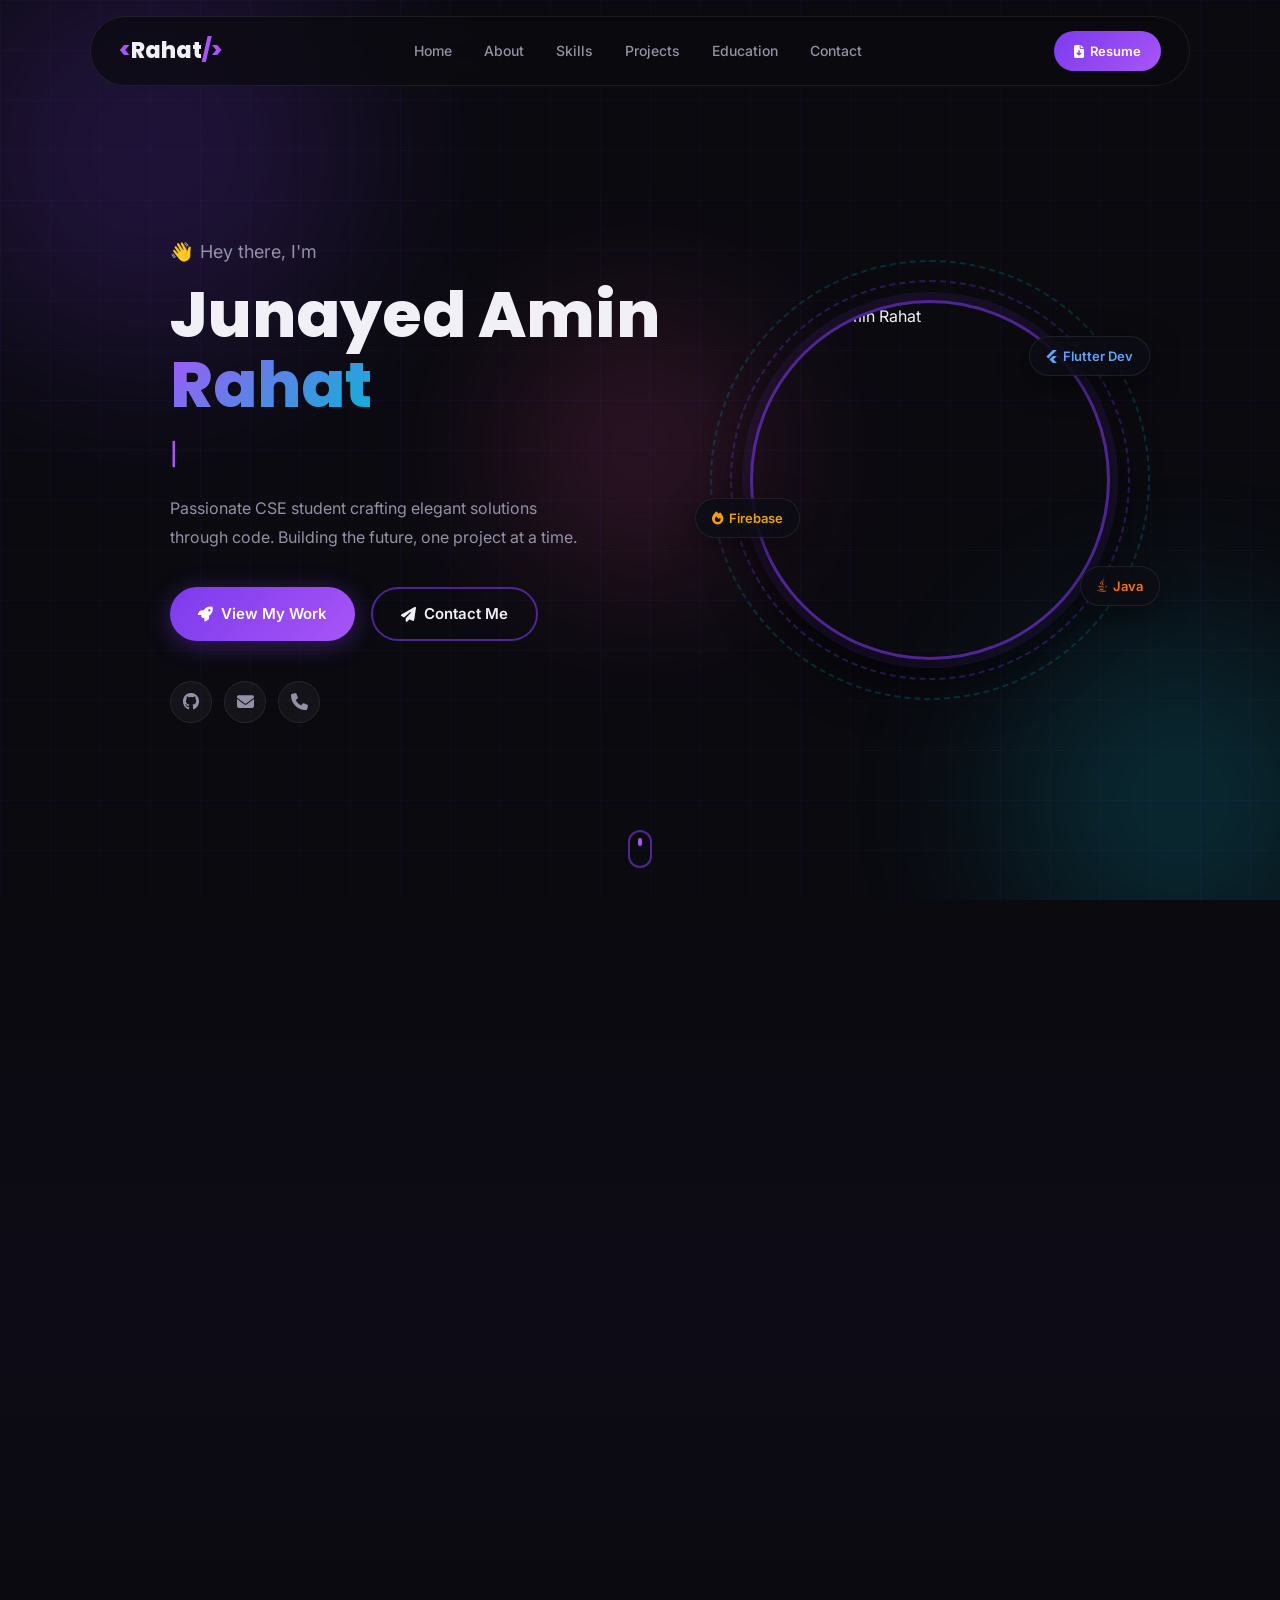
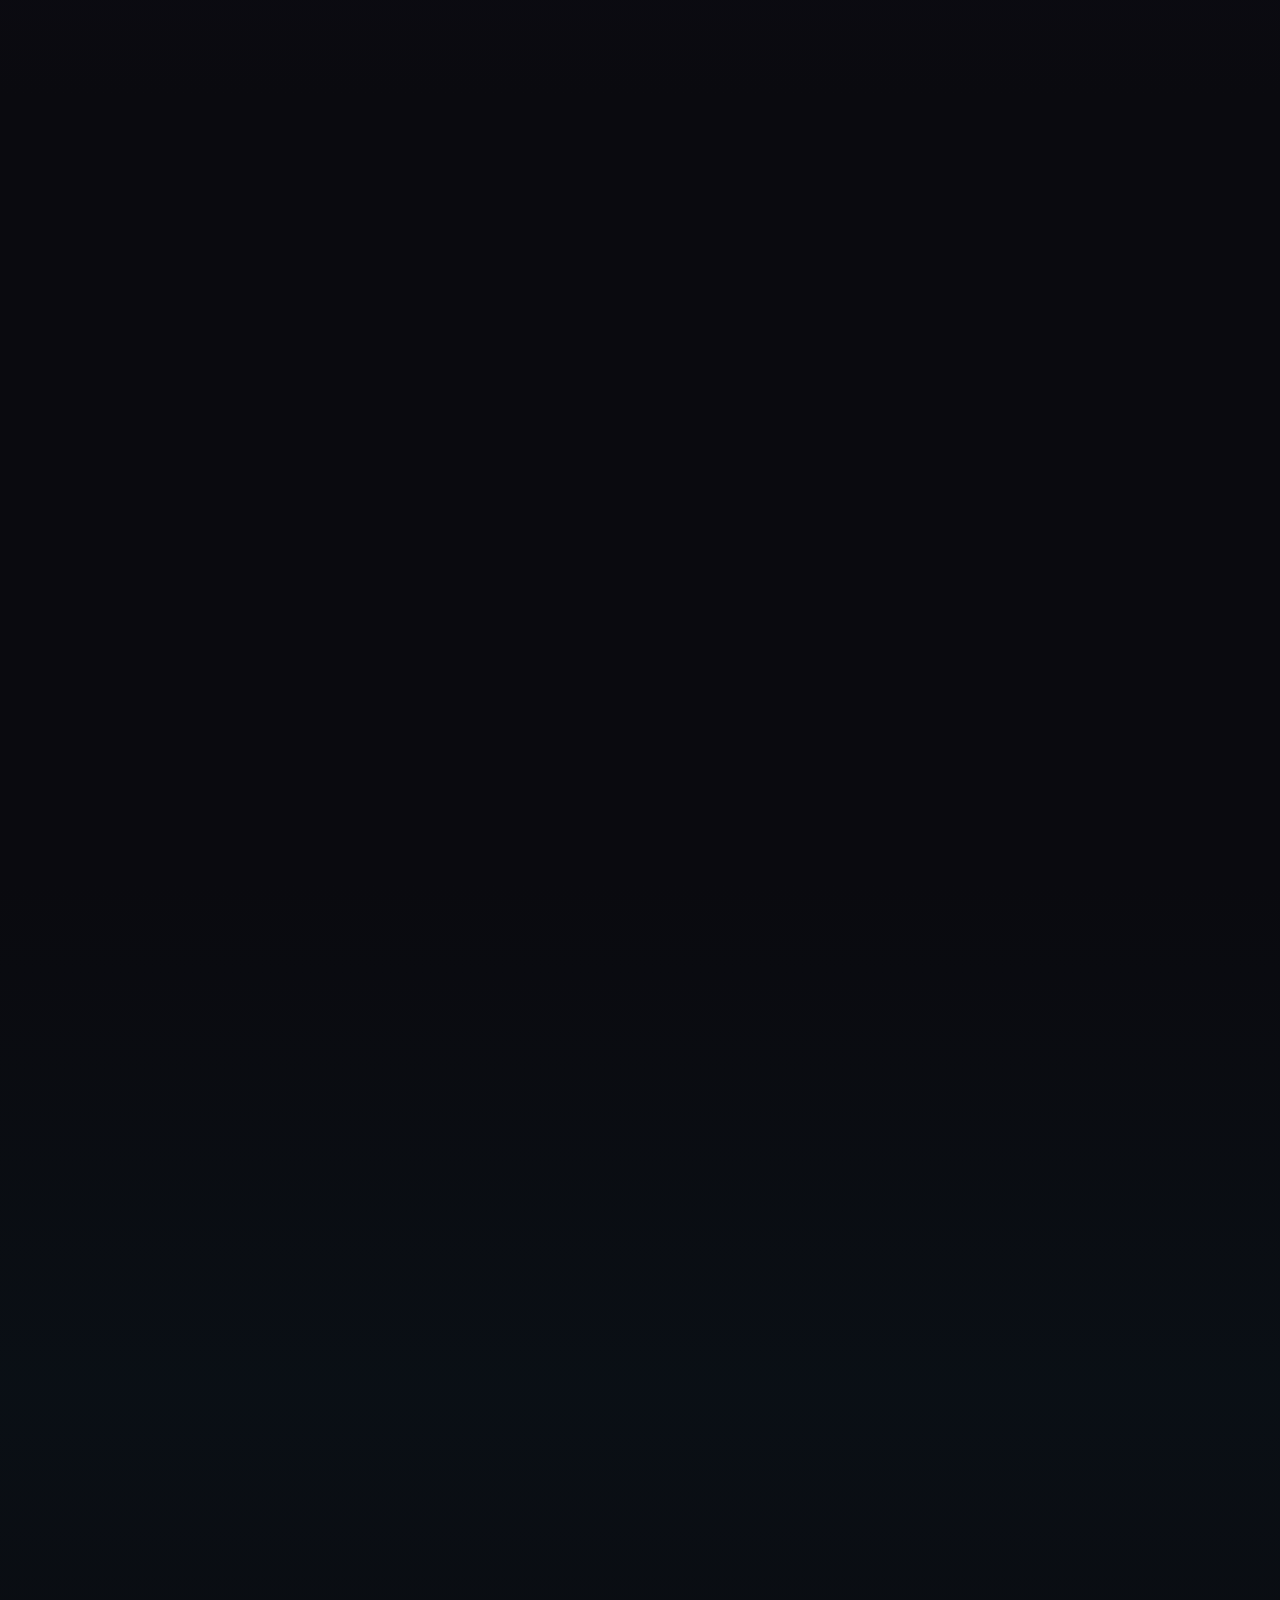
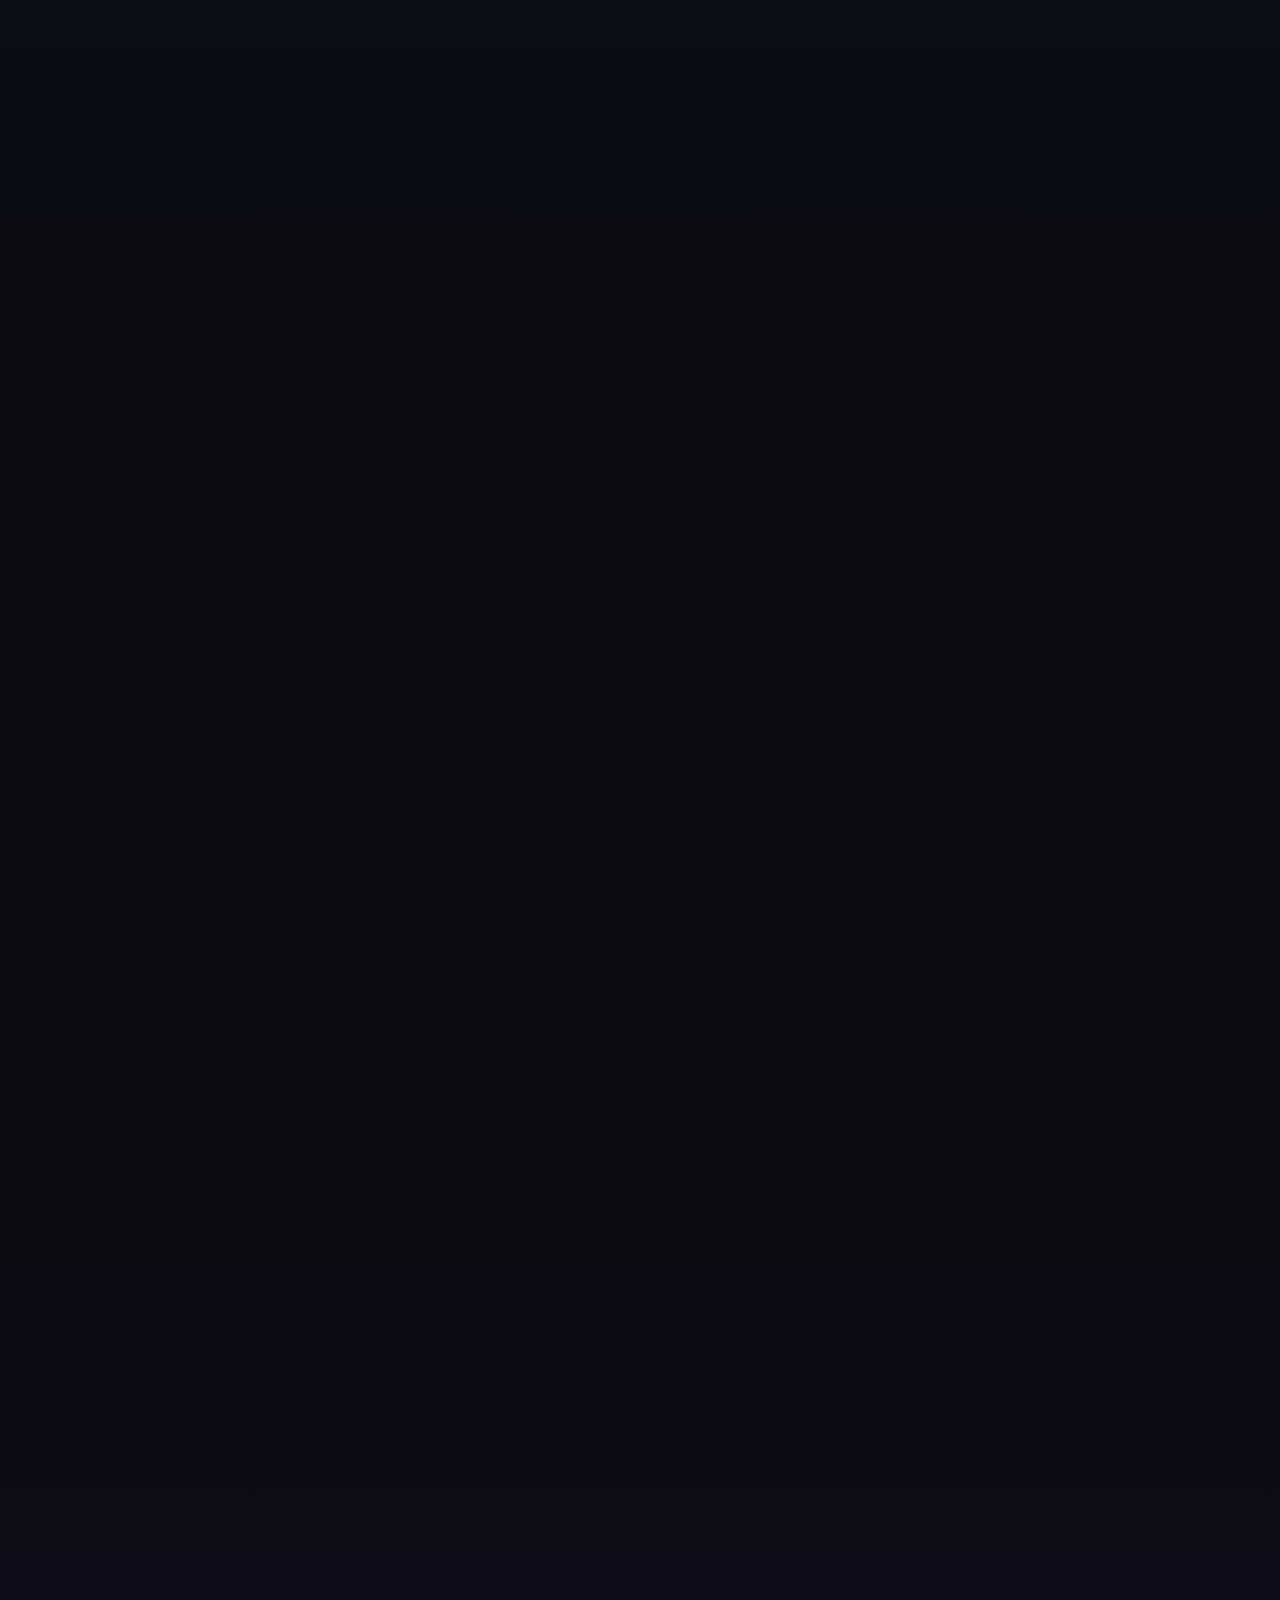
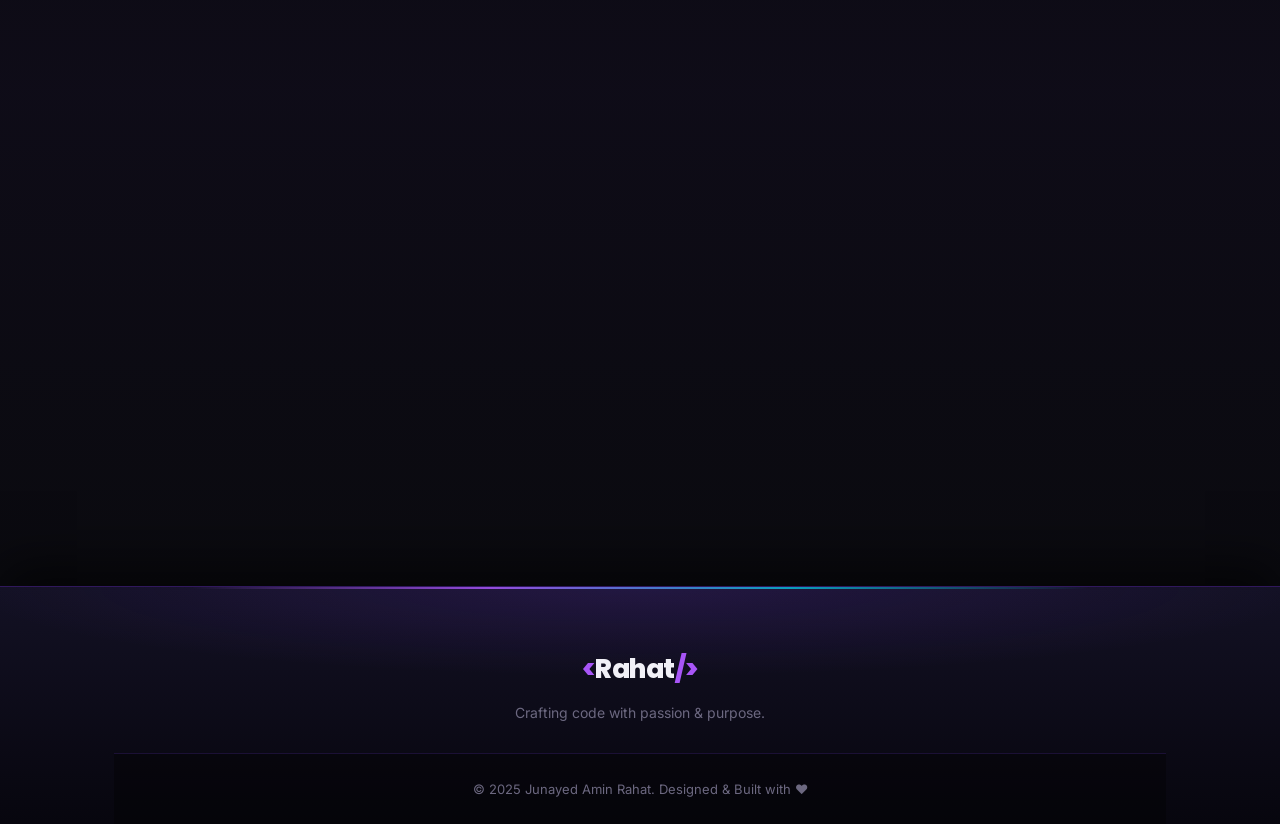
==== index.html @ 3a0face9 "Rename Project.html to index.html" ====
<!DOCTYPE html>
<html lang="en">

<head>
    <meta charset="UTF-8">
    <meta name="viewport" content="width=device-width, initial-scale=1.0">
    <meta name="description"
        content="Junayed Amin Rahat – CSE Student & Web Developer from Khulna, Bangladesh. Explore my projects, skills, and get in touch.">
    <meta name="keywords" content="Junayed Amin Rahat, portfolio, web developer, CSE student, Flutter, Java, Python">
    <meta name="author" content="Junayed Amin Rahat">
    <title>Junayed Amin Rahat | Portfolio</title>

    <!-- Google Fonts -->
    <link rel="preconnect" href="https://fonts.googleapis.com">
    <link rel="preconnect" href="https://fonts.gstatic.com" crossorigin>
    <link
        href="https://fonts.googleapis.com/css2?family=Inter:wght@300;400;500;600;700;800&family=Poppins:wght@400;600;700;800&display=swap"
        rel="stylesheet">

    <!-- Font Awesome Icons -->
    <link rel="stylesheet" href="https://cdnjs.cloudflare.com/ajax/libs/font-awesome/6.5.0/css/all.min.css">

    <link rel="stylesheet" href="project.css?v=4">
</head>

<body>

    <!-- ===== NAVBAR ===== -->
    <nav class="navbar" id="navbar">
        <div class="logo">
            <span class="logo-bracket">&lt;</span>Rahat<span class="logo-bracket">/&gt;</span>
        </div>
        <ul class="nav-links" id="nav-links">
            <li><a href="#home" class="nav-link">Home</a></li>
            <li><a href="#about" class="nav-link">About</a></li>
            <li><a href="#skills" class="nav-link">Skills</a></li>
            <li><a href="#projects" class="nav-link">Projects</a></li>
            <li><a href="#education" class="nav-link">Education</a></li>
            <li><a href="#contact" class="nav-link">Contact</a></li>
        </ul>
        <a href="My_Resume.pdf" target="_blank" class="nav-resume-btn">
            <i class="fa-solid fa-file-arrow-down"></i> Resume
        </a>
        <button class="hamburger" id="hamburger" aria-label="Toggle menu">
            <span></span><span></span><span></span>
        </button>
    </nav>

    <!-- ===== HERO SECTION ===== -->
    <section id="home" class="hero">
        <!-- Animated background particles -->
        <div class="hero-bg">
            <div class="orb orb-1"></div>
            <div class="orb orb-2"></div>
            <div class="orb orb-3"></div>
            <div class="grid-overlay"></div>
        </div>

        <div class="hero-content" data-aos="fade-right">
            <p class="greeting"><span class="wave">👋</span> Hey there, I'm</p>
            <h1 class="hero-name">
                Junayed Amin<br>
                <span class="name-highlight">Rahat</span>
            </h1>
            <p class="hero-subtitle">
                <span class="typed-text" id="typed"></span><span class="cursor-blink">|</span>
            </p>
            <p class="hero-desc">
                Passionate CSE student crafting elegant solutions through code. Building the future, one project at a
                time.
            </p>
            <div class="hero-buttons">
                <a href="#projects" class="btn btn-primary">
                    <i class="fa-solid fa-rocket"></i> View My Work
                </a>
                <a href="#contact" class="btn btn-outline">
                    <i class="fa-solid fa-paper-plane"></i> Contact Me
                </a>
            </div>
            <div class="hero-social">
                <a href="https://github.com/Rahat0012" target="_blank" class="social-icon" title="GitHub">
                    <i class="fa-brands fa-github"></i>
                </a>
                <a href="mailto:aminrahat700@gmail.com" class="social-icon" title="Email">
                    <i class="fa-solid fa-envelope"></i>
                </a>
                <a href="tel:01980449642" class="social-icon" title="Phone">
                    <i class="fa-solid fa-phone"></i>
                </a>
            </div>
        </div>

        <div class="hero-image-wrapper" data-aos="fade-left">
            <div class="hero-image-ring"></div>
            <div class="hero-image-ring ring-2"></div>
            <div class="hero-image-container">
                <img src="image.jpg" alt="Junayed Amin Rahat" class="hero-photo">
            </div>
            <div class="hero-badge badge-1">
                <i class="fa-brands fa-flutter"></i> Flutter Dev
            </div>
            <div class="hero-badge badge-2">
                <i class="fa-brands fa-java"></i> Java
            </div>
            <div class="hero-badge badge-3">
                <i class="fa-solid fa-fire"></i> Firebase
            </div>
        </div>

        <div class="scroll-indicator">
            <div class="scroll-dot"></div>
        </div>
    </section>

    <!-- ===== ABOUT SECTION ===== -->
    <section id="about" class="about section">
        <div class="container">
            <div class="section-header" data-aos="fade-up">
                <p class="section-label">Get To Know</p>
                <h2 class="section-title">About <span>Me</span></h2>
                <div class="section-line"></div>
            </div>

            <div class="about-grid">
                <div class="about-stats" data-aos="fade-right">
                    <div class="stat-card">
                        <span class="stat-icon">🎓</span>
                        <h3 class="stat-num">CSE</h3>
                        <p>Student</p>
                    </div>
                    <div class="stat-card">
                        <span class="stat-icon">💼</span>
                        <h3 class="stat-num">4+</h3>
                        <p>Projects</p>
                    </div>
                    <div class="stat-card">
                        <span class="stat-icon">🛠️</span>
                        <h3 class="stat-num">6+</h3>
                        <p>Technologies</p>
                    </div>
                    <div class="stat-card">
                        <span class="stat-icon">📍</span>
                        <h3 class="stat-num">KHN</h3>
                        <p>Khulna, BD</p>
                    </div>
                </div>

                <div class="about-text" data-aos="fade-left">
                    <p>
                        Hi! I'm <strong>Rahat</strong>, a Computer Science and Engineering (CSE) student with a deep
                        passion for software development and problem solving. I enjoy learning new technologies and
                        building practical applications that improve everyday life.
                    </p>
                    <p>
                        My interests span across <strong>Java, Python, Flutter, HTML, CSS,</strong> and
                        <strong>Firebase</strong>. I've built a Hospital Management System and a Java Swing Calculator,
                        strengthening my programming and development skills along the way.
                    </p>
                    <p>
                        I'm continuously improving my knowledge of algorithms, data structures, and mobile application
                        development. My goal is to become a skilled software engineer and contribute to meaningful,
                        real-world projects.
                    </p>
                    <div class="about-actions">
                        <a href="My_Resume.pdf" target="_blank" class="btn btn-primary">
                            <i class="fa-solid fa-download"></i> Download Resume
                        </a>
                        <a href="#contact" class="btn btn-outline">
                            <i class="fa-solid fa-handshake"></i> Let's Talk
                        </a>
                    </div>
                </div>
            </div>
        </div>
    </section>

    <!-- ===== SKILLS SECTION ===== -->
    <section id="skills" class="skills section">
        <div class="container">
            <div class="section-header" data-aos="fade-up">
                <p class="section-label">What I Know</p>
                <h2 class="section-title">My <span>Skills</span></h2>
                <div class="section-line"></div>
            </div>

            <div class="skills-grid" data-aos="fade-up" data-aos-delay="200">

                <div class="skill-category">
                    <h3 class="category-title"><i class="fa-solid fa-code"></i> Languages</h3>
                    <div class="skill-tags">
                        <span class="skill-tag java"><i class="fa-brands fa-java"></i> Java</span>
                        <span class="skill-tag solidity"><i class="fa-brands fa-ethereum"></i> Solidity</span>
                        <span class="skill-tag python"><i class="fa-brands fa-python"></i> Python</span>
                        <span class="skill-tag c"><svg class="skill-svg" viewBox="0 0 128 128" xmlns="http://www.w3.org/2000/svg"><path fill="#659BD3" d="M115 31L69 4a10 10 0 00-10 0L13 31a10 10 0 00-5 8v50a10 10 0 005 9l46 27a10 10 0 0010 0l46-27a10 10 0 005-9V39a10 10 0 00-5-8z"/><path fill="#00599C" d="M64 40a24 24 0 100 48 24 24 0 000-48zm0 8a16 16 0 010 32 16 16 0 010-32zm16 24H68a8 8 0 100-16h12a16 16 0 01-16 16z"/></svg> C</span>
                    </div>
                </div>

                <div class="skill-category">
                    <h3 class="category-title"><i class="fa-solid fa-globe"></i> Web</h3>
                    <div class="skill-tags">
                        <span class="skill-tag html"><i class="fa-brands fa-html5"></i> HTML5</span>
                        <span class="skill-tag css"><i class="fa-brands fa-css3-alt"></i> CSS3</span>
                        <span class="skill-tag js"><i class="fa-brands fa-js"></i> JavaScript</span>
                        <span class="skill-tag react"><i class="fa-brands fa-react"></i> React</span>
                        <span class="skill-tag nextjs"><svg class="skill-svg" viewBox="0 0 128 128" xmlns="http://www.w3.org/2000/svg"><circle cx="64" cy="64" r="60" fill="#000"/><path fill="white" d="M36 88V40h8l32 36V40h8v48h-8L44 52v36z"/></svg> Next.js</span>
                    </div>
                </div>

                <div class="skill-category">
                    <h3 class="category-title"><i class="fa-solid fa-mobile-screen"></i> Mobile & Backend</h3>
                    <div class="skill-tags">
                        <span class="skill-tag flutter"><i class="fa-brands fa-flutter"></i> Flutter</span>
                        <span class="skill-tag firebase"><i class="fa-solid fa-fire"></i> Firebase</span>
                        <span class="skill-tag mongodb"><svg class="skill-svg" viewBox="0 0 128 128" xmlns="http://www.w3.org/2000/svg"><path fill="#4FAA41" d="M90.491 57.282c-.37-4.79-1.496-9.409-3.062-13.934-3.244-10.104-8.45-19.046-15.783-26.74-1.854-1.946-3.916-3.729-5.209-6.151-.818-1.532-1.597-3.085-2.394-4.629l-.505-1.273c-.085.292-.139.396-.142.501-.065 2.517-1.491 4.224-3.267 5.817-1.997 1.793-3.856 3.739-5.775 5.618l-5.901 7.763c-1.592 2.925-3.182 5.85-4.772 8.775l-3.19 8.617-.096.134c-1.756 5.768-2.622 11.698-3.048 17.688-.16 2.251.022 4.535.149 6.798.181 3.235.743 6.415 1.586 9.545 3.062 11.372 9.276 20.805 17.771 28.819 1.579 1.489 3.199 2.843 4.847 4.26.282-.965.507-1.93.763-2.895.256-.961.515-1.917.688-2.881-.174.964-.369 1.92-.562 2.881l-.826 2.895.738 2.501.684 3.884.326 4.053c-.003.823-.036 1.648.014 2.47.012.21.288.404.442.606l1.376.483 1.434.558-.246-3.603-.011-3.548.495-5.405.359-1.177 1.027-1.82c1.268-1.02 2.629-1.946 3.784-3.081 2.09-2.054 4.175-4.134 6.045-6.383a47.846 47.846 0 006.191-9.516c1.122-2.284 2.178-4.614 3.052-7.001.77-2.104 1.247-4.315 1.854-6.479.054-.156.126-.309.16-.468 1.254-5.841 1.465-11.741 1.004-17.682zm-23.599 49.375l-.805-1.763.805 1.763 1.183 1.01-1.183-1.01z"/></svg> MongoDB</span>
                        <span class="skill-tag dart"><i class="fa-solid fa-diamond"></i> Dart</span>
                    </div>
                </div>

                <div class="skill-category">
                    <h3 class="category-title"><i class="fa-solid fa-tools"></i> Tools</h3>
                    <div class="skill-tags">
                        <span class="skill-tag git"><i class="fa-brands fa-git-alt"></i> Git</span>
                        <span class="skill-tag github"><i class="fa-brands fa-github"></i> GitHub</span>
                        <span class="skill-tag vscode"><i class="fa-solid fa-code"></i> VS Code</span>
                    </div>
                </div>

            </div>
        </div>
    </section>

    <!-- ===== PROJECTS SECTION ===== -->
    <section id="projects" class="projects section">
        <div class="container">
            <div class="section-header" data-aos="fade-up">
                <p class="section-label">What I've Built</p>
                <h2 class="section-title">My <span>Projects</span></h2>
                <div class="section-line"></div>
            </div>

            <div class="projects-grid">

                <div class="project-card" data-aos="fade-up" data-aos-delay="100">
                    <div class="project-card-header">
                        <div class="project-icon">
                            <i class="fa-solid fa-hospital"></i>
                        </div>
                        <div class="project-links-top">
                            <a href="https://github.com/Rahat0012/Curebyte" target="_blank" title="GitHub Repo">
                                <i class="fa-brands fa-github"></i>
                            </a>
                        </div>
                    </div>
                    <h3 class="project-title">Hospital Management System</h3>
                    <p class="project-desc">A full-featured Flutter & Firebase based hospital management application
                        with patient records, appointment scheduling, and real-time updates.</p>
                    <div class="project-tags">
                        <span>Flutter</span>
                        <span>Firebase</span>
                        <span>Dart</span>
                    </div>
                </div>

                <div class="project-card" data-aos="fade-up" data-aos-delay="200">
                    <div class="project-card-header">
                        <div class="project-icon">
                            <i class="fa-solid fa-calculator"></i>
                        </div>
                        <div class="project-links-top">
                            <a href="https://github.com/Rahat0012/Simple-calculator" target="_blank"
                                title="GitHub Repo">
                                <i class="fa-brands fa-github"></i>
                            </a>
                        </div>
                    </div>
                    <h3 class="project-title">Simple Calculator</h3>
                    <p class="project-desc">A sleek Java Swing-based calculator application with a clean UI, supporting
                        all basic arithmetic operations and keyboard input.</p>
                    <div class="project-tags">
                        <span>Java</span>
                        <span>Swing</span>
                        <span>OOP</span>
                    </div>
                </div>

                <div class="project-card" data-aos="fade-up" data-aos-delay="300">
                    <div class="project-card-header">
                        <div class="project-icon">
                            <i class="fa-solid fa-puzzle-piece"></i>
                        </div>
                        <div class="project-links-top">
                            <a href="https://github.com/Rahat0012/Sudoko-Solver" target="_blank" title="GitHub Repo">
                                <i class="fa-brands fa-github"></i>
                            </a>
                        </div>
                    </div>
                    <h3 class="project-title">Sudoku Solver</h3>
                    <p class="project-desc">An efficient Sudoku solver built in C using backtracking algorithm, capable
                        of solving any valid Sudoku puzzle instantly.</p>
                    <div class="project-tags">
                        <span>C</span>
                        <span>Algorithm</span>
                        <span>Backtracking</span>
                    </div>
                </div>

                <div class="project-card" data-aos="fade-up" data-aos-delay="400">
                    <div class="project-card-header">
                        <div class="project-icon">
                            <i class="fa-solid fa-briefcase"></i>
                        </div>
                        <div class="project-links-top">
                            <a href="https://github.com/Rahat0012/My-Portfolio" target="_blank" title="GitHub Repo">
                                <i class="fa-brands fa-github"></i>
                            </a>
                        </div>
                    </div>
                    <h3 class="project-title">Portfolio Website</h3>
                    <p class="project-desc">A responsive and modern personal portfolio website built with pure HTML &
                        CSS showcasing projects, skills, and contact information.</p>
                    <div class="project-tags">
                        <span>HTML5</span>
                        <span>CSS3</span>
                        <span>Responsive</span>
                    </div>
                </div>

            </div>
        </div>
    </section>

    <!-- ===== EDUCATION SECTION ===== -->
    <section id="education" class="education section">
        <div class="container">
            <div class="section-header" data-aos="fade-up">
                <p class="section-label">My Journey</p>
                <h2 class="section-title">Edu<span>cation</span></h2>
                <div class="section-line"></div>
            </div>

            <div class="timeline" data-aos="fade-up" data-aos-delay="200">

                <div class="timeline-item">
                    <div class="timeline-dot"></div>
                    <div class="timeline-card">
                        <span class="timeline-date"><i class="fa-solid fa-calendar"></i> 2022 – Present</span>
                        <h3>B.Sc. in Computer Science & Engineering</h3>
                        <p class="timeline-institution"><i class="fa-solid fa-university"></i> Currently Studying</p>
                        <p class="timeline-desc">Focusing on algorithms, data structures, software engineering, and
                            mobile application development.</p>
                    </div>
                </div>

                <div class="timeline-item">
                    <div class="timeline-dot"></div>
                    <div class="timeline-card">
                        <span class="timeline-date"><i class="fa-solid fa-calendar"></i> Completed</span>
                        <h3>Higher Secondary Certificate (HSC)</h3>
                        <p class="timeline-institution"><i class="fa-solid fa-school"></i> Khulna, Bangladesh</p>
                        <p class="timeline-desc">Completed higher secondary education with a focus on science stream
                            subjects.</p>
                    </div>
                </div>

            </div>
        </div>
    </section>

    <!-- ===== CONTACT SECTION ===== -->
    <section id="contact" class="contact section">
        <div class="container">
            <div class="section-header" data-aos="fade-up">
                <p class="section-label">Get In Touch</p>
                <h2 class="section-title">Contact <span>Me</span></h2>
                <div class="section-line"></div>
            </div>

            <div class="contact-grid">
                <div class="contact-info-panel" data-aos="fade-right">
                    <h3>Let's work together!</h3>
                    <p>I'm currently open to new opportunities. Whether you have a project in mind, a question, or just
                        want to say hi — my inbox is always open.</p>

                    <div class="contact-items">
                        <div class="contact-item">
                            <div class="contact-item-icon">
                                <i class="fa-solid fa-location-dot"></i>
                            </div>
                            <div>
                                <h4>Location</h4>
                                <p>Khulna, Bangladesh</p>
                            </div>
                        </div>

                        <a href="mailto:aminrahat700@gmail.com" class="contact-item">
                            <div class="contact-item-icon">
                                <i class="fa-solid fa-envelope"></i>
                            </div>
                            <div>
                                <h4>Email</h4>
                                <p>aminrahat700@gmail.com</p>
                            </div>
                        </a>

                        <a href="tel:01980449642" class="contact-item">
                            <div class="contact-item-icon">
                                <i class="fa-solid fa-phone"></i>
                            </div>
                            <div>
                                <h4>Phone</h4>
                                <p>01980-449642</p>
                            </div>
                        </a>
                    </div>

                    <div class="contact-social">
                        <a href="https://github.com/Rahat0012" target="_blank" class="social-btn">
                            <i class="fa-brands fa-github"></i>
                        </a>
                        <a href="mailto:aminrahat700@gmail.com" class="social-btn">
                            <i class="fa-solid fa-envelope"></i>
                        </a>
                        <a href="tel:01980449642" class="social-btn">
                            <i class="fa-solid fa-phone"></i>
                        </a>
                    </div>
                </div>

                <div class="contact-form-panel" data-aos="fade-left">
                    <form class="contact-form" id="contact-form">
                        <div class="form-group">
                            <label for="name">Your Name</label>
                            <input type="text" id="name" name="name" placeholder="Enter your name" required>
                        </div>
                        <div class="form-group">
                            <label for="email">Email Address</label>
                            <input type="email" id="email" name="email" placeholder="Enter your email" required>
                        </div>
                        <div class="form-group">
                            <label for="subject">Subject</label>
                            <input type="text" id="subject" name="subject" placeholder="What's this about?" required>
                        </div>
                        <div class="form-group">
                            <label for="message">Message</label>
                            <textarea id="message" name="message" rows="5" placeholder="Write your message here..."
                                required></textarea>
                        </div>
                        <button type="submit" class="btn btn-primary btn-full" id="submit-btn">
                            <i class="fa-solid fa-paper-plane"></i> Send Message
                        </button>
                        <div id="form-status" class="form-status"></div>
                    </form>
                </div>
            </div>
        </div>
    </section>

    <!-- ===== FOOTER ===== -->
    <footer class="footer">
        <div class="container">
            <div class="footer-content">
                <div class="footer-logo">
                    <span class="logo-bracket">&lt;</span>Rahat<span class="logo-bracket">/&gt;</span>
                </div>
                <p class="footer-tagline">Crafting code with passion & purpose.</p>
            </div>
            <div class="footer-bottom">
                <p>© 2025 Junayed Amin Rahat. Designed & Built with <span class="heart">❤️</span></p>
            </div>
        </div>
    </footer>

    <!-- Back to Top Button -->
    <button class="back-to-top" id="back-to-top" aria-label="Back to top">
        <i class="fa-solid fa-chevron-up"></i>
    </button>

    <script src="project.js"></script>
</body>

</html>
---- project.css ----
/* ============================================================
   JUNAYED AMIN RAHAT — PROFESSIONAL PORTFOLIO
   Dark Theme | Glassmorphism | Modern Design
   ============================================================ */

/* ===== CSS VARIABLES ===== */
:root {
    --primary: #7c3aed;
    --primary-light: #a855f7;
    --primary-dark: #5b21b6;
    --accent: #06b6d4;
    --accent-light: #67e8f9;
    --bg: #0a0a0f;
    --bg-card: #12121a;
    --bg-card-hover: #1a1a28;
    --border: rgba(124, 58, 237, 0.2);
    --border-hover: rgba(124, 58, 237, 0.6);
    --text-primary: #f1f0f7;
    --text-secondary: #9491a7;
    --text-muted: #6c6880;
    --glass: rgba(255, 255, 255, 0.04);
    --glass-border: rgba(255, 255, 255, 0.08);
    --shadow: 0 25px 50px rgba(0, 0, 0, 0.6);
    --shadow-card: 0 8px 32px rgba(0, 0, 0, 0.4);
    --radius: 16px;
    --radius-lg: 24px;
    --transition: 0.3s cubic-bezier(0.4, 0, 0.2, 1);
    --font-body: 'Inter', sans-serif;
    --font-heading: 'Poppins', sans-serif;
}

/* ===== RESET & BASE ===== */
*,
*::before,
*::after {
    margin: 0;
    padding: 0;
    box-sizing: border-box;
}

html {
    scroll-behavior: smooth;
    font-size: 16px;
}

body {
    font-family: var(--font-body);
    background: var(--bg);
    color: var(--text-primary);
    line-height: 1.7;
    overflow-x: hidden;
}

::selection {
    background: var(--primary);
    color: white;
}

/* ===== SCROLLBAR ===== */
::-webkit-scrollbar {
    width: 6px;
}

::-webkit-scrollbar-track {
    background: var(--bg);
}

::-webkit-scrollbar-thumb {
    background: var(--primary);
    border-radius: 3px;
}

::-webkit-scrollbar-thumb:hover {
    background: var(--primary-light);
}

/* ===== UTILITY ===== */
.container {
    max-width: 1100px;
    margin: 0 auto;
    padding: 0 24px;
}

.section {
    padding: 100px 0;
}

/* ===== SECTION HEADER ===== */
.section-header {
    text-align: center;
    margin-bottom: 64px;
}

.section-label {
    font-size: 13px;
    font-weight: 600;
    letter-spacing: 3px;
    text-transform: uppercase;
    color: var(--primary-light);
    margin-bottom: 12px;
}

.section-title {
    font-family: var(--font-heading);
    font-size: clamp(2rem, 5vw, 3rem);
    font-weight: 700;
    color: var(--text-primary);
    margin-bottom: 16px;
}

.section-title span {
    background: linear-gradient(135deg, var(--primary-light), var(--accent));
    -webkit-background-clip: text;
    -webkit-text-fill-color: transparent;
    background-clip: text;
}

.section-line {
    width: 60px;
    height: 4px;
    background: linear-gradient(90deg, var(--primary), var(--accent));
    border-radius: 2px;
    margin: 0 auto;
}

/* ===== BUTTONS ===== */
.btn {
    display: inline-flex;
    align-items: center;
    gap: 8px;
    padding: 12px 28px;
    border-radius: 50px;
    font-family: var(--font-body);
    font-size: 15px;
    font-weight: 600;
    text-decoration: none;
    cursor: pointer;
    border: none;
    transition: var(--transition);
    position: relative;
    overflow: hidden;
}

.btn-primary {
    background: linear-gradient(135deg, var(--primary), var(--primary-light));
    color: white;
    box-shadow: 0 4px 24px rgba(124, 58, 237, 0.4);
}

.btn-primary:hover {
    transform: translateY(-3px);
    box-shadow: 0 8px 32px rgba(124, 58, 237, 0.6);
}

.btn-outline {
    background: transparent;
    color: var(--text-primary);
    border: 2px solid var(--border-hover);
}

.btn-outline:hover {
    background: var(--glass);
    border-color: var(--primary-light);
    color: var(--primary-light);
    transform: translateY(-3px);
}

.btn-full {
    width: 100%;
    justify-content: center;
}

/* ===== NAVBAR ===== */
.navbar {
    position: fixed;
    top: 16px;
    left: 50%;
    transform: translateX(-50%);
    width: 92%;
    max-width: 1100px;
    z-index: 1000;
    display: flex;
    align-items: center;
    justify-content: space-between;
    padding: 14px 28px;
    background: rgba(10, 10, 15, 0.7);
    backdrop-filter: blur(20px);
    -webkit-backdrop-filter: blur(20px);
    border: 1px solid var(--glass-border);
    border-radius: 50px;
    transition: transform 0.4s ease, background 0.3s ease,
        box-shadow 0.3s ease, opacity 0.4s ease;
    opacity: 1;
}

/* Scroll Down হলে navbar উপরে চলে যাবে */
.navbar.nav-hidden {
    transform: translateX(-50%) translateY(calc(-100% - 24px));
    opacity: 0;
    pointer-events: none;
}

.navbar.scrolled {
    background: rgba(10, 10, 15, 0.95);
    box-shadow: 0 8px 40px rgba(0, 0, 0, 0.5);
}

.logo {
    font-family: var(--font-heading);
    font-size: 22px;
    font-weight: 800;
    color: var(--text-primary);
}

.logo-bracket {
    color: var(--primary-light);
}

.nav-links {
    display: flex;
    list-style: none;
    gap: 4px;
}

.nav-link {
    display: block;
    padding: 8px 14px;
    text-decoration: none;
    color: var(--text-secondary);
    font-size: 14px;
    font-weight: 500;
    border-radius: 50px;
    transition: var(--transition);
}

.nav-link:hover,
.nav-link.active {
    color: var(--primary-light);
    background: rgba(124, 58, 237, 0.1);
}

.nav-resume-btn {
    display: inline-flex;
    align-items: center;
    gap: 6px;
    padding: 9px 20px;
    background: linear-gradient(135deg, var(--primary), var(--primary-light));
    color: white;
    text-decoration: none;
    border-radius: 50px;
    font-size: 13px;
    font-weight: 600;
    transition: var(--transition);
    white-space: nowrap;
}

.nav-resume-btn:hover {
    transform: scale(1.05);
    box-shadow: 0 4px 20px rgba(124, 58, 237, 0.5);
}

.hamburger {
    display: none;
    flex-direction: column;
    gap: 5px;
    background: none;
    border: none;
    cursor: pointer;
    padding: 4px;
}

.hamburger span {
    display: block;
    width: 24px;
    height: 2px;
    background: var(--text-primary);
    border-radius: 2px;
    transition: var(--transition);
}

/* ===== HERO SECTION ===== */
.hero {
    position: relative;
    min-height: 100vh;
    display: flex;
    align-items: center;
    justify-content: center;
    gap: 60px;
    padding: 120px 60px 60px;
    overflow: hidden;
}

/* Hero Background */
.hero-bg {
    position: absolute;
    inset: 0;
    overflow: hidden;
}

.orb {
    position: absolute;
    border-radius: 50%;
    filter: blur(80px);
    opacity: 0.25;
    animation: floatOrb 8s ease-in-out infinite;
}

.orb-1 {
    width: 500px;
    height: 500px;
    background: radial-gradient(circle, var(--primary), transparent);
    top: -100px;
    left: -100px;
    animation-delay: 0s;
}

.orb-2 {
    width: 400px;
    height: 400px;
    background: radial-gradient(circle, var(--accent), transparent);
    bottom: -100px;
    right: -100px;
    animation-delay: -4s;
}

.orb-3 {
    width: 300px;
    height: 300px;
    background: radial-gradient(circle, #ec4899, transparent);
    top: 50%;
    left: 50%;
    transform: translate(-50%, -50%);
    animation-delay: -2s;
}

.grid-overlay {
    position: absolute;
    inset: 0;
    background-image:
        linear-gradient(rgba(124, 58, 237, 0.05) 1px, transparent 1px),
        linear-gradient(90deg, rgba(124, 58, 237, 0.05) 1px, transparent 1px);
    background-size: 50px 50px;
}

@keyframes floatOrb {

    0%,
    100% {
        transform: translate(0, 0) scale(1);
    }

    33% {
        transform: translate(30px, -20px) scale(1.05);
    }

    66% {
        transform: translate(-20px, 15px) scale(0.95);
    }
}

/* Hero Content */
.hero-content {
    flex: 1;
    max-width: 520px;
    z-index: 2;
    animation: fadeSlideRight 1s ease forwards;
}

.greeting {
    font-size: 18px;
    color: var(--text-secondary);
    margin-bottom: 12px;
    display: flex;
    align-items: center;
    gap: 8px;
}

.wave {
    display: inline-block;
    animation: wave 2.5s ease-in-out infinite;
    transform-origin: 70% 70%;
}

@keyframes wave {

    0%,
    100% {
        transform: rotate(0deg);
    }

    15% {
        transform: rotate(14deg);
    }

    30% {
        transform: rotate(-8deg);
    }

    45% {
        transform: rotate(14deg);
    }

    60% {
        transform: rotate(-4deg);
    }

    75% {
        transform: rotate(10deg);
    }
}

.hero-name {
    font-family: var(--font-heading);
    font-size: clamp(2.5rem, 6vw, 4rem);
    font-weight: 800;
    line-height: 1.1;
    color: var(--text-primary);
    margin-bottom: 16px;
}

.name-highlight {
    background: linear-gradient(135deg, var(--primary-light), var(--accent));
    -webkit-background-clip: text;
    -webkit-text-fill-color: transparent;
    background-clip: text;
}

.hero-subtitle {
    font-size: 22px;
    font-weight: 600;
    color: var(--primary-light);
    min-height: 36px;
    margin-bottom: 20px;
}

.cursor-blink {
    animation: blink 1s step-end infinite;
}

@keyframes blink {

    0%,
    100% {
        opacity: 1;
    }

    50% {
        opacity: 0;
    }
}

.hero-desc {
    font-size: 16px;
    color: var(--text-secondary);
    max-width: 420px;
    margin-bottom: 36px;
    line-height: 1.8;
}

.hero-buttons {
    display: flex;
    gap: 16px;
    flex-wrap: wrap;
    margin-bottom: 40px;
}

.hero-social {
    display: flex;
    gap: 12px;
}

.social-icon {
    display: flex;
    align-items: center;
    justify-content: center;
    width: 42px;
    height: 42px;
    border-radius: 50%;
    background: var(--glass);
    border: 1px solid var(--glass-border);
    color: var(--text-secondary);
    font-size: 17px;
    text-decoration: none;
    transition: var(--transition);
}

.social-icon:hover {
    background: var(--primary);
    border-color: var(--primary);
    color: white;
    transform: translateY(-4px);
    box-shadow: 0 8px 24px rgba(124, 58, 237, 0.4);
}

/* Hero Image */
.hero-image-wrapper {
    flex-shrink: 0;
    position: relative;
    width: 360px;
    height: 360px;
    z-index: 2;
    animation: fadeSlideLeft 1s ease forwards;
}

.hero-image-ring {
    position: absolute;
    inset: -20px;
    border-radius: 50%;
    border: 2px dashed rgba(124, 58, 237, 0.3);
    animation: spinRing 20s linear infinite;
}

.ring-2 {
    inset: -40px;
    border-color: rgba(6, 182, 212, 0.2);
    animation-duration: 30s;
    animation-direction: reverse;
}

@keyframes spinRing {
    to {
        transform: rotate(360deg);
    }
}

.hero-image-container {
    width: 100%;
    height: 100%;
    border-radius: 50%;
    overflow: hidden;
    border: 3px solid var(--border-hover);
    box-shadow:
        0 0 0 8px rgba(124, 58, 237, 0.1),
        var(--shadow);
}

.hero-photo {
    width: 100%;
    height: 100%;
    object-fit: cover;
    object-position: center top;
    transition: transform 0.5s ease;
}

.hero-image-wrapper:hover .hero-photo {
    transform: scale(1.06);
}

/* Floating Badges */
.hero-badge {
    position: absolute;
    background: rgba(12, 12, 20, 0.85);
    backdrop-filter: blur(12px);
    border: 1px solid var(--glass-border);
    border-radius: 50px;
    padding: 8px 16px;
    font-size: 13px;
    font-weight: 600;
    color: var(--text-primary);
    white-space: nowrap;
    display: flex;
    align-items: center;
    gap: 6px;
    box-shadow: var(--shadow-card);
    animation: floatBadge 4s ease-in-out infinite;
}

.badge-1 {
    top: 10%;
    right: -40px;
    animation-delay: 0s;
    color: #60a5fa;
}

.badge-2 {
    bottom: 15%;
    right: -50px;
    animation-delay: -1.5s;
    color: #f97316;
}

.badge-3 {
    top: 55%;
    left: -55px;
    animation-delay: -3s;
    color: #f59e0b;
}

@keyframes floatBadge {

    0%,
    100% {
        transform: translateY(0px);
    }

    50% {
        transform: translateY(-10px);
    }
}

/* Scroll Indicator */
.scroll-indicator {
    position: absolute;
    bottom: 32px;
    left: 50%;
    transform: translateX(-50%);
    display: flex;
    flex-direction: column;
    align-items: center;
    gap: 8px;
}

.scroll-dot {
    width: 24px;
    height: 38px;
    border: 2px solid var(--border-hover);
    border-radius: 12px;
    position: relative;
}

.scroll-dot::after {
    content: '';
    position: absolute;
    top: 6px;
    left: 50%;
    transform: translateX(-50%);
    width: 4px;
    height: 8px;
    background: var(--primary-light);
    border-radius: 2px;
    animation: scrollDot 2s ease-in-out infinite;
}

@keyframes scrollDot {
    0% {
        top: 6px;
        opacity: 1;
    }

    100% {
        top: 20px;
        opacity: 0;
    }
}

/* ===== ABOUT SECTION ===== */
.about {
    background: linear-gradient(180deg, var(--bg) 0%, rgba(124, 58, 237, 0.03) 50%, var(--bg) 100%);
}

.about-grid {
    display: grid;
    grid-template-columns: 1fr 1.4fr;
    gap: 60px;
    align-items: center;
}

.about-stats {
    display: grid;
    grid-template-columns: 1fr 1fr;
    gap: 20px;
}

.stat-card {
    background: var(--bg-card);
    border: 1px solid var(--border);
    border-radius: var(--radius);
    padding: 28px 20px;
    text-align: center;
    transition: var(--transition);
}

.stat-card:hover {
    border-color: var(--primary);
    transform: translateY(-6px);
    box-shadow: 0 12px 40px rgba(124, 58, 237, 0.2);
    background: var(--bg-card-hover);
}

.stat-icon {
    font-size: 28px;
    display: block;
    margin-bottom: 10px;
}

.stat-num {
    font-family: var(--font-heading);
    font-size: 28px;
    font-weight: 800;
    background: linear-gradient(135deg, var(--primary-light), var(--accent));
    -webkit-background-clip: text;
    -webkit-text-fill-color: transparent;
    background-clip: text;
}

.stat-card p {
    font-size: 13px;
    color: var(--text-muted);
    margin-top: 4px;
}

.about-text p {
    color: var(--text-secondary);
    margin-bottom: 20px;
    font-size: 15.5px;
    line-height: 1.9;
}

.about-text strong {
    color: var(--primary-light);
    font-weight: 600;
}

.about-actions {
    display: flex;
    gap: 16px;
    flex-wrap: wrap;
    margin-top: 32px;
}

/* ===== SKILLS SECTION ===== */
.skills {
    background: var(--bg);
}

.skills-grid {
    display: grid;
    grid-template-columns: repeat(2, 1fr);
    gap: 28px;
}

.skill-category {
    background: var(--bg-card);
    border: 1px solid var(--border);
    border-radius: var(--radius-lg);
    padding: 32px;
    transition: var(--transition);
}

.skill-category:hover {
    border-color: var(--primary);
    box-shadow: 0 8px 40px rgba(124, 58, 237, 0.15);
}

.category-title {
    font-family: var(--font-heading);
    font-size: 16px;
    font-weight: 700;
    color: var(--text-primary);
    margin-bottom: 20px;
    display: flex;
    align-items: center;
    gap: 10px;
}

.category-title i {
    color: var(--primary-light);
}

.skill-tags {
    display: flex;
    flex-wrap: wrap;
    gap: 10px;
}

.skill-tag {
    display: inline-flex;
    align-items: center;
    gap: 7px;
    padding: 8px 16px;
    border-radius: 50px;
    font-size: 13px;
    font-weight: 600;
    border: 1px solid;
    transition: var(--transition);
    cursor: default;
}

.skill-tag:hover {
    transform: translateY(-3px);
    box-shadow: 0 6px 20px rgba(0, 0, 0, 0.3);
}

/* Inline SVG icons for skills */
.skill-svg {
    width: 16px;
    height: 16px;
    display: inline-block;
    vertical-align: middle;
    flex-shrink: 0;
}

.skill-tag.java {
    color: #f97316;
    border-color: rgba(249, 115, 22, 0.3);
    background: rgba(249, 115, 22, 0.08);
}

.skill-tag.solidity {
    color: #8b9ef5;
    border-color: rgba(139, 158, 245, 0.4);
    background: rgba(139, 158, 245, 0.12);
}

.skill-tag.python {
    color: #facc15;
    border-color: rgba(250, 204, 21, 0.3);
    background: rgba(250, 204, 21, 0.08);
}

.skill-tag.c {
    color: #60a5fa;
    border-color: rgba(96, 165, 250, 0.3);
    background: rgba(96, 165, 250, 0.08);
}

.skill-tag.html {
    color: #fb923c;
    border-color: rgba(251, 146, 60, 0.3);
    background: rgba(251, 146, 60, 0.08);
}

.skill-tag.css {
    color: #38bdf8;
    border-color: rgba(56, 189, 248, 0.3);
    background: rgba(56, 189, 248, 0.08);
}

.skill-tag.js {
    color: #fbbf24;
    border-color: rgba(251, 191, 36, 0.3);
    background: rgba(251, 191, 36, 0.08);
}

.skill-tag.react {
    color: #38bdf8;
    border-color: rgba(56, 189, 248, 0.4);
    background: rgba(56, 189, 248, 0.1);
}

.skill-tag.nextjs {
    color: #e2e8f0;
    border-color: rgba(226, 232, 240, 0.3);
    background: rgba(226, 232, 240, 0.07);
}

.skill-tag.flutter {
    color: #67e8f9;
    border-color: rgba(103, 232, 249, 0.3);
    background: rgba(103, 232, 249, 0.08);
}

.skill-tag.firebase {
    color: #fb923c;
    border-color: rgba(251, 146, 60, 0.3);
    background: rgba(251, 146, 60, 0.08);
}

.skill-tag.mongodb {
    color: #4ade80;
    border-color: rgba(74, 222, 128, 0.35);
    background: rgba(74, 222, 128, 0.08);
}

.skill-tag.dart {
    color: #a78bfa;
    border-color: rgba(167, 139, 250, 0.3);
    background: rgba(167, 139, 250, 0.08);
}

.skill-tag.git {
    color: #f87171;
    border-color: rgba(248, 113, 113, 0.3);
    background: rgba(248, 113, 113, 0.08);
}

.skill-tag.github {
    color: var(--text-secondary);
    border-color: var(--glass-border);
    background: var(--glass);
}

.skill-tag.vscode {
    color: #60a5fa;
    border-color: rgba(96, 165, 250, 0.3);
    background: rgba(96, 165, 250, 0.08);
}

/* ===== PROJECTS SECTION ===== */
.projects {
    background: linear-gradient(180deg, var(--bg) 0%, rgba(6, 182, 212, 0.03) 50%, var(--bg) 100%);
}

.projects-grid {
    display: grid;
    grid-template-columns: repeat(2, 1fr);
    gap: 28px;
}

.project-card {
    background: var(--bg-card);
    border: 1px solid var(--border);
    border-radius: var(--radius-lg);
    padding: 32px;
    transition: var(--transition);
    position: relative;
    overflow: hidden;
}

.project-card::before {
    content: '';
    position: absolute;
    top: 0;
    left: 0;
    right: 0;
    height: 3px;
    background: linear-gradient(90deg, var(--primary), var(--accent));
    opacity: 0;
    transition: var(--transition);
}

.project-card:hover {
    border-color: var(--primary);
    transform: translateY(-8px);
    box-shadow: 0 20px 60px rgba(124, 58, 237, 0.2);
    background: var(--bg-card-hover);
}

.project-card:hover::before {
    opacity: 1;
}

.project-card-header {
    display: flex;
    align-items: flex-start;
    justify-content: space-between;
    margin-bottom: 20px;
}

.project-icon {
    width: 52px;
    height: 52px;
    background: linear-gradient(135deg, rgba(124, 58, 237, 0.2), rgba(6, 182, 212, 0.1));
    border: 1px solid var(--border);
    border-radius: 14px;
    display: flex;
    align-items: center;
    justify-content: center;
    font-size: 22px;
    color: var(--primary-light);
    transition: var(--transition);
}

.project-card:hover .project-icon {
    background: linear-gradient(135deg, var(--primary), var(--accent));
    color: white;
    border-color: transparent;
}

.project-links-top a {
    display: flex;
    align-items: center;
    justify-content: center;
    width: 36px;
    height: 36px;
    background: var(--glass);
    border: 1px solid var(--glass-border);
    border-radius: 10px;
    color: var(--text-secondary);
    text-decoration: none;
    font-size: 16px;
    transition: var(--transition);
}

.project-links-top a:hover {
    background: var(--primary);
    border-color: var(--primary);
    color: white;
    transform: rotate(-45deg);
}

.project-title {
    font-family: var(--font-heading);
    font-size: 19px;
    font-weight: 700;
    color: var(--text-primary);
    margin-bottom: 12px;
    transition: var(--transition);
}

.project-card:hover .project-title {
    color: var(--primary-light);
}

.project-desc {
    font-size: 14px;
    color: var(--text-secondary);
    line-height: 1.8;
    margin-bottom: 20px;
}

.project-tags {
    display: flex;
    flex-wrap: wrap;
    gap: 8px;
}

.project-tags span {
    padding: 4px 12px;
    background: rgba(124, 58, 237, 0.1);
    border: 1px solid rgba(124, 58, 237, 0.2);
    border-radius: 50px;
    font-size: 12px;
    font-weight: 500;
    color: var(--primary-light);
}

/* ===== EDUCATION SECTION ===== */
.education {
    background: var(--bg);
}

.timeline {
    max-width: 700px;
    margin: 0 auto;
    position: relative;
    padding-left: 32px;
}

.timeline::before {
    content: '';
    position: absolute;
    left: 0;
    top: 0;
    bottom: 0;
    width: 2px;
    background: linear-gradient(180deg, var(--primary), var(--accent));
    border-radius: 2px;
}

.timeline-item {
    position: relative;
    margin-bottom: 40px;
}

.timeline-dot {
    position: absolute;
    left: -39px;
    top: 24px;
    width: 16px;
    height: 16px;
    background: linear-gradient(135deg, var(--primary), var(--accent));
    border-radius: 50%;
    border: 3px solid var(--bg);
    box-shadow: 0 0 0 3px var(--primary);
}

.timeline-card {
    background: var(--bg-card);
    border: 1px solid var(--border);
    border-radius: var(--radius);
    padding: 28px 32px;
    transition: var(--transition);
}

.timeline-card:hover {
    border-color: var(--primary);
    box-shadow: 0 8px 40px rgba(124, 58, 237, 0.15);
    transform: translateX(8px);
}

.timeline-date {
    font-size: 13px;
    font-weight: 600;
    color: var(--primary-light);
    letter-spacing: 0.5px;
    display: flex;
    align-items: center;
    gap: 6px;
    margin-bottom: 10px;
}

.timeline-card h3 {
    font-family: var(--font-heading);
    font-size: 20px;
    font-weight: 700;
    color: var(--text-primary);
    margin-bottom: 8px;
}

.timeline-institution {
    font-size: 14px;
    color: var(--accent);
    font-weight: 500;
    display: flex;
    align-items: center;
    gap: 6px;
    margin-bottom: 10px;
}

.timeline-desc {
    font-size: 14px;
    color: var(--text-secondary);
    line-height: 1.8;
}

/* ===== CONTACT SECTION ===== */
.contact {
    background: linear-gradient(180deg, var(--bg) 0%, rgba(124, 58, 237, 0.04) 50%, var(--bg) 100%);
}

.contact-grid {
    display: grid;
    grid-template-columns: 1fr 1.3fr;
    gap: 60px;
    align-items: start;
}

.contact-info-panel h3 {
    font-family: var(--font-heading);
    font-size: 28px;
    font-weight: 700;
    color: var(--text-primary);
    margin-bottom: 16px;
}

.contact-info-panel>p {
    color: var(--text-secondary);
    font-size: 15px;
    line-height: 1.9;
    margin-bottom: 36px;
}

.contact-items {
    display: flex;
    flex-direction: column;
    gap: 20px;
    margin-bottom: 36px;
}

.contact-item {
    display: flex;
    align-items: center;
    gap: 18px;
    text-decoration: none;
    padding: 18px 20px;
    background: var(--bg-card);
    border: 1px solid var(--border);
    border-radius: var(--radius);
    transition: var(--transition);
    color: inherit;
}

.contact-item:hover {
    border-color: var(--primary);
    background: var(--bg-card-hover);
    transform: translateX(6px);
}

.contact-item-icon {
    width: 48px;
    height: 48px;
    flex-shrink: 0;
    background: linear-gradient(135deg, rgba(124, 58, 237, 0.2), rgba(6, 182, 212, 0.1));
    border: 1px solid var(--border);
    border-radius: 12px;
    display: flex;
    align-items: center;
    justify-content: center;
    font-size: 18px;
    color: var(--primary-light);
    transition: var(--transition);
}

.contact-item:hover .contact-item-icon {
    background: linear-gradient(135deg, var(--primary), var(--accent));
    color: white;
    border-color: transparent;
}

.contact-item h4 {
    font-size: 12px;
    font-weight: 600;
    color: var(--text-muted);
    text-transform: uppercase;
    letter-spacing: 1px;
    margin-bottom: 4px;
}

.contact-item p {
    font-size: 15px;
    color: var(--text-primary);
    font-weight: 500;
}

.contact-social {
    display: flex;
    gap: 12px;
}

.social-btn {
    display: flex;
    align-items: center;
    justify-content: center;
    width: 46px;
    height: 46px;
    background: var(--bg-card);
    border: 1px solid var(--border);
    border-radius: 12px;
    color: var(--text-secondary);
    font-size: 18px;
    text-decoration: none;
    transition: var(--transition);
}

.social-btn:hover {
    background: var(--primary);
    border-color: var(--primary);
    color: white;
    transform: translateY(-4px);
    box-shadow: 0 8px 24px rgba(124, 58, 237, 0.4);
}

/* Contact Form */
.contact-form-panel {
    background: var(--bg-card);
    border: 1px solid var(--border);
    border-radius: var(--radius-lg);
    padding: 40px;
}

.contact-form {
    display: flex;
    flex-direction: column;
    gap: 20px;
}

.form-group {
    display: flex;
    flex-direction: column;
    gap: 8px;
}

.form-group label {
    font-size: 13px;
    font-weight: 600;
    color: var(--text-secondary);
    letter-spacing: 0.5px;
}

.form-group input,
.form-group textarea {
    background: rgba(255, 255, 255, 0.03);
    border: 1px solid var(--border);
    border-radius: 12px;
    padding: 14px 18px;
    color: var(--text-primary);
    font-family: var(--font-body);
    font-size: 15px;
    outline: none;
    transition: var(--transition);
    resize: vertical;
}

.form-group input::placeholder,
.form-group textarea::placeholder {
    color: var(--text-muted);
}

.form-group input:focus,
.form-group textarea:focus {
    border-color: var(--primary);
    background: rgba(124, 58, 237, 0.05);
    box-shadow: 0 0 0 3px rgba(124, 58, 237, 0.1);
}

.form-status {
    text-align: center;
    font-size: 14px;
    font-weight: 500;
    padding: 10px;
    border-radius: 8px;
    display: none;
}

.form-status.success {
    display: block;
    background: rgba(34, 197, 94, 0.1);
    border: 1px solid rgba(34, 197, 94, 0.3);
    color: #4ade80;
}

.form-status.error {
    display: block;
    background: rgba(239, 68, 68, 0.1);
    border: 1px solid rgba(239, 68, 68, 0.3);
    color: #f87171;
}

/* ===== FOOTER ===== */
.footer {
    position: relative;
    background: radial-gradient(ellipse 70% 50% at 50% 0%, rgba(124, 58, 237, 0.15), transparent 75%),
                linear-gradient(180deg, #131124 0%, #07060e 100%);
    border-top: 1px solid rgba(124, 58, 237, 0.35);
    padding: 60px 0 0;
    box-shadow: 0 -20px 50px rgba(0, 0, 0, 0.6);
    overflow: hidden;
}

.footer::before {
    content: '';
    position: absolute;
    top: 0;
    left: 15%;
    right: 15%;
    height: 2px;
    background: linear-gradient(90deg, transparent, var(--primary-light), var(--accent), transparent);
    opacity: 0.85;
}

.footer-content {
    text-align: center;
    padding-bottom: 28px;
    border-bottom: 1px solid rgba(124, 58, 237, 0.15);
}

.footer-logo,
.footer .logo {
    font-family: var(--font-heading);
    font-size: 26px;
    font-weight: 800;
    color: var(--text-primary);
    margin-bottom: 10px;
    display: inline-block;
    letter-spacing: -0.5px;
}

.footer-tagline {
    font-size: 14px;
    color: var(--text-muted);
    margin-bottom: 0;
}

.footer-links {
    display: flex;
    justify-content: center;
    gap: 24px;
    flex-wrap: wrap;
}

.footer-links a {
    color: var(--text-secondary);
    text-decoration: none;
    font-size: 14px;
    font-weight: 500;
    padding: 6px 14px;
    border-radius: 50px;
    transition: var(--transition);
}

.footer-links a:hover {
    color: var(--text-primary);
    background: rgba(124, 58, 237, 0.15);
    box-shadow: 0 0 16px rgba(124, 58, 237, 0.2);
}

.footer-bottom {
    padding: 24px 0;
    text-align: center;
    background: rgba(0, 0, 0, 0.35);
}

.footer-bottom p {
    font-size: 13px;
    color: var(--text-muted);
}

.heart {
    animation: heartbeat 1.5s ease-in-out infinite;
    display: inline-block;
}

@keyframes heartbeat {

    0%,
    100% {
        transform: scale(1);
    }

    50% {
        transform: scale(1.2);
    }
}

/* ===== BACK TO TOP ===== */
.back-to-top {
    position: fixed;
    bottom: 28px;
    right: 28px;
    width: 48px;
    height: 48px;
    background: linear-gradient(135deg, var(--primary), var(--primary-light));
    color: white;
    border: none;
    border-radius: 50%;
    font-size: 16px;
    cursor: pointer;
    display: flex;
    align-items: center;
    justify-content: center;
    box-shadow: 0 4px 24px rgba(124, 58, 237, 0.5);
    transition: var(--transition);
    opacity: 0;
    transform: translateY(20px);
    pointer-events: none;
    z-index: 999;
}

.back-to-top.visible {
    opacity: 1;
    transform: translateY(0);
    pointer-events: auto;
}

.back-to-top:hover {
    transform: translateY(-4px);
    box-shadow: 0 8px 32px rgba(124, 58, 237, 0.7);
}

/* ===== ENTRY ANIMATIONS ===== */
@keyframes fadeSlideRight {
    from {
        opacity: 0;
        transform: translateX(-40px);
    }

    to {
        opacity: 1;
        transform: translateX(0);
    }
}

@keyframes fadeSlideLeft {
    from {
        opacity: 0;
        transform: translateX(40px);
    }

    to {
        opacity: 1;
        transform: translateX(0);
    }
}

[data-aos] {
    opacity: 0;
    transform: translateY(30px);
    transition: opacity 0.7s ease, transform 0.7s ease;
}

[data-aos="fade-right"] {
    transform: translateX(-30px);
}

[data-aos="fade-left"] {
    transform: translateX(30px);
}

[data-aos].aos-animate {
    opacity: 1;
    transform: translate(0, 0);
}

/* ===== RESPONSIVE ===== */
@media (max-width: 1024px) {
    .hero {
        flex-direction: column;
        text-align: center;
        padding: 120px 30px 80px;
        gap: 40px;
    }

    .hero-content {
        max-width: 100%;
    }

    .greeting,
    .hero-desc {
        justify-content: center;
    }

    .hero-buttons,
    .hero-social {
        justify-content: center;
    }

    .hero-image-wrapper {
        width: 280px;
        height: 280px;
    }

    .badge-1,
    .badge-2 {
        right: -20px;
    }

    .badge-3 {
        left: -20px;
    }

    .about-grid {
        grid-template-columns: 1fr;
        gap: 40px;
    }

    .contact-grid {
        grid-template-columns: 1fr;
        gap: 40px;
    }
}

@media (max-width: 768px) {
    .section {
        padding: 72px 0;
    }

    .navbar {
        padding: 12px 20px;
    }

    .nav-links {
        display: none;
        position: absolute;
        top: calc(100% + 10px);
        left: 0;
        right: 0;
        background: rgba(10, 10, 15, 0.98);
        backdrop-filter: blur(20px);
        border: 1px solid var(--glass-border);
        border-radius: var(--radius-lg);
        flex-direction: column;
        padding: 16px;
        gap: 4px;
    }

    .nav-links.open {
        display: flex;
    }

    .nav-link {
        padding: 12px 16px;
        border-radius: 12px;
    }

    .nav-resume-btn {
        display: none;
    }

    .hamburger {
        display: flex;
    }

    .skills-grid {
        grid-template-columns: 1fr;
    }

    .projects-grid {
        grid-template-columns: 1fr;
    }

    .about-stats {
        grid-template-columns: 1fr 1fr;
    }

    .hero-image-wrapper {
        width: 220px;
        height: 220px;
    }

    .badge-1,
    .badge-2,
    .badge-3 {
        display: none;
    }

    .contact-form-panel {
        padding: 24px;
    }
}

@media (max-width: 480px) {
    .hero-buttons {
        flex-direction: column;
    }

    .btn {
        width: 100%;
        justify-content: center;
    }

    .about-stats {
        grid-template-columns: 1fr 1fr;
    }
}
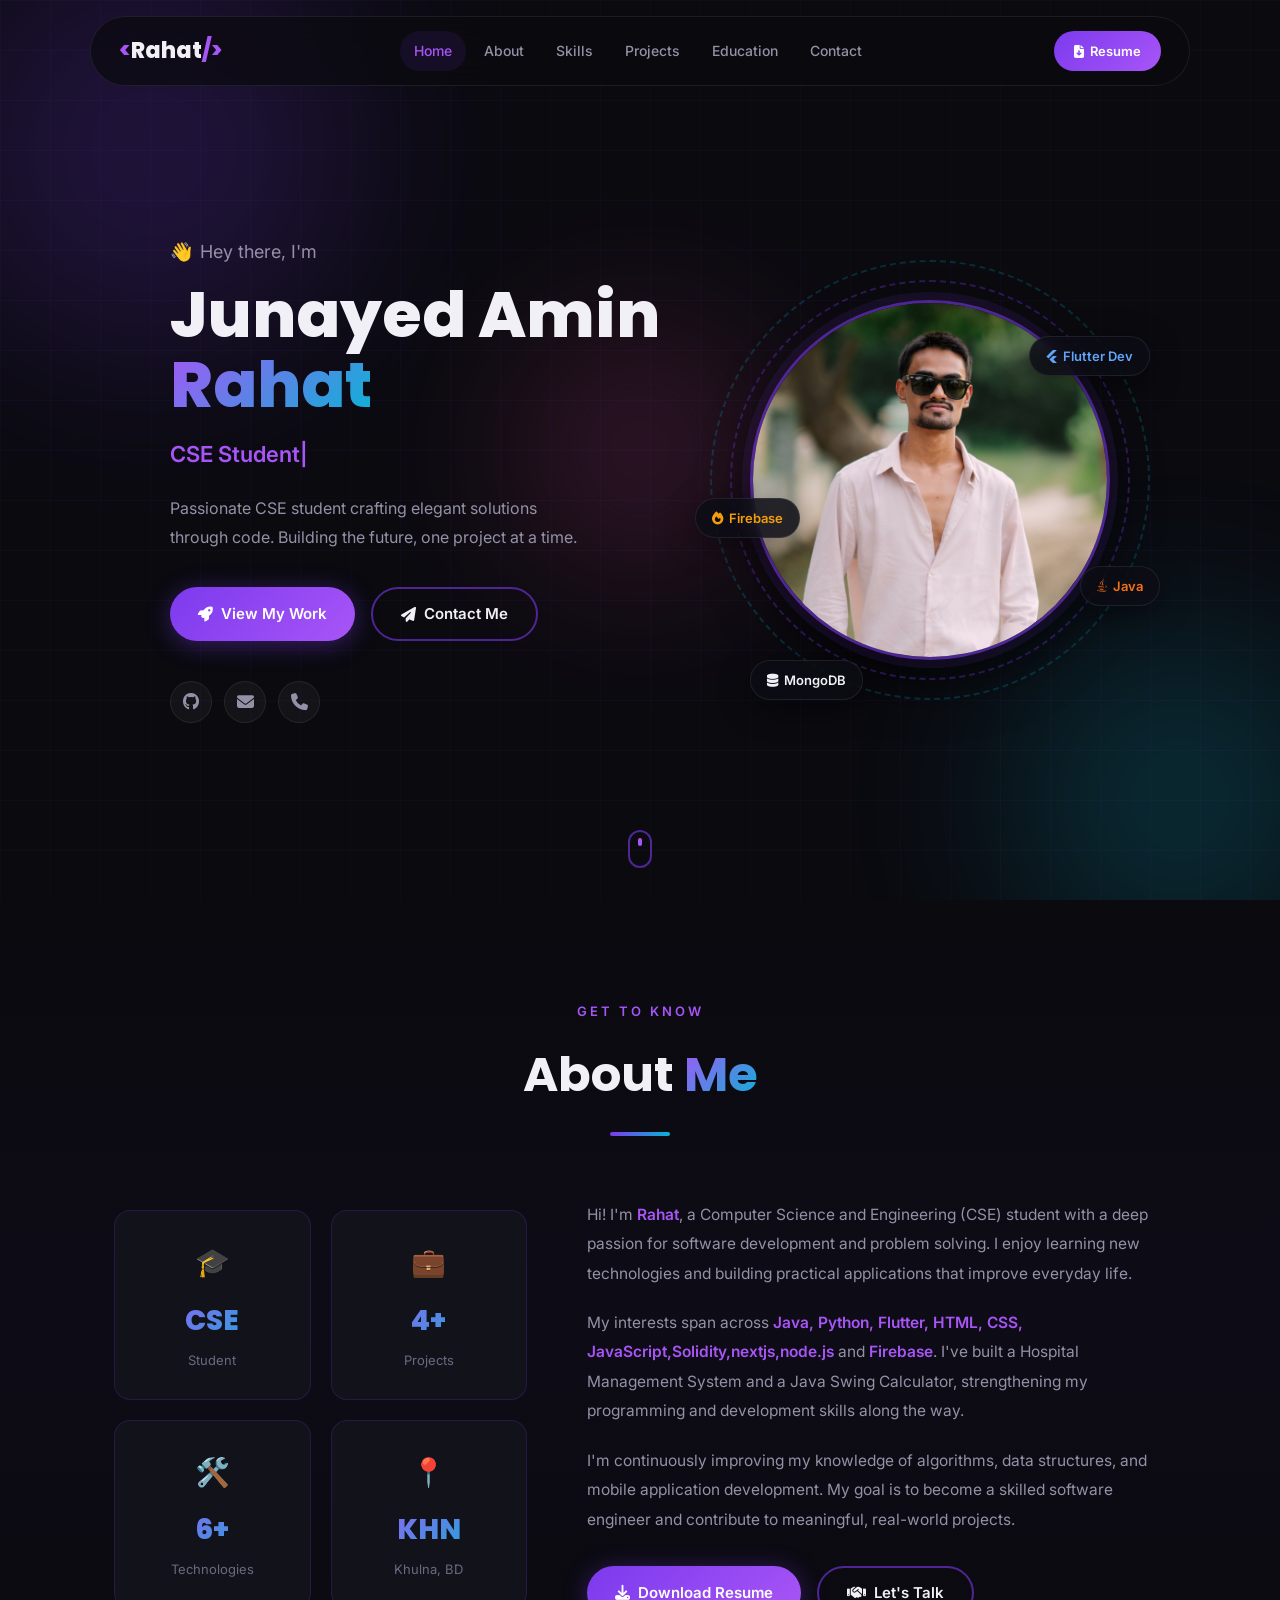
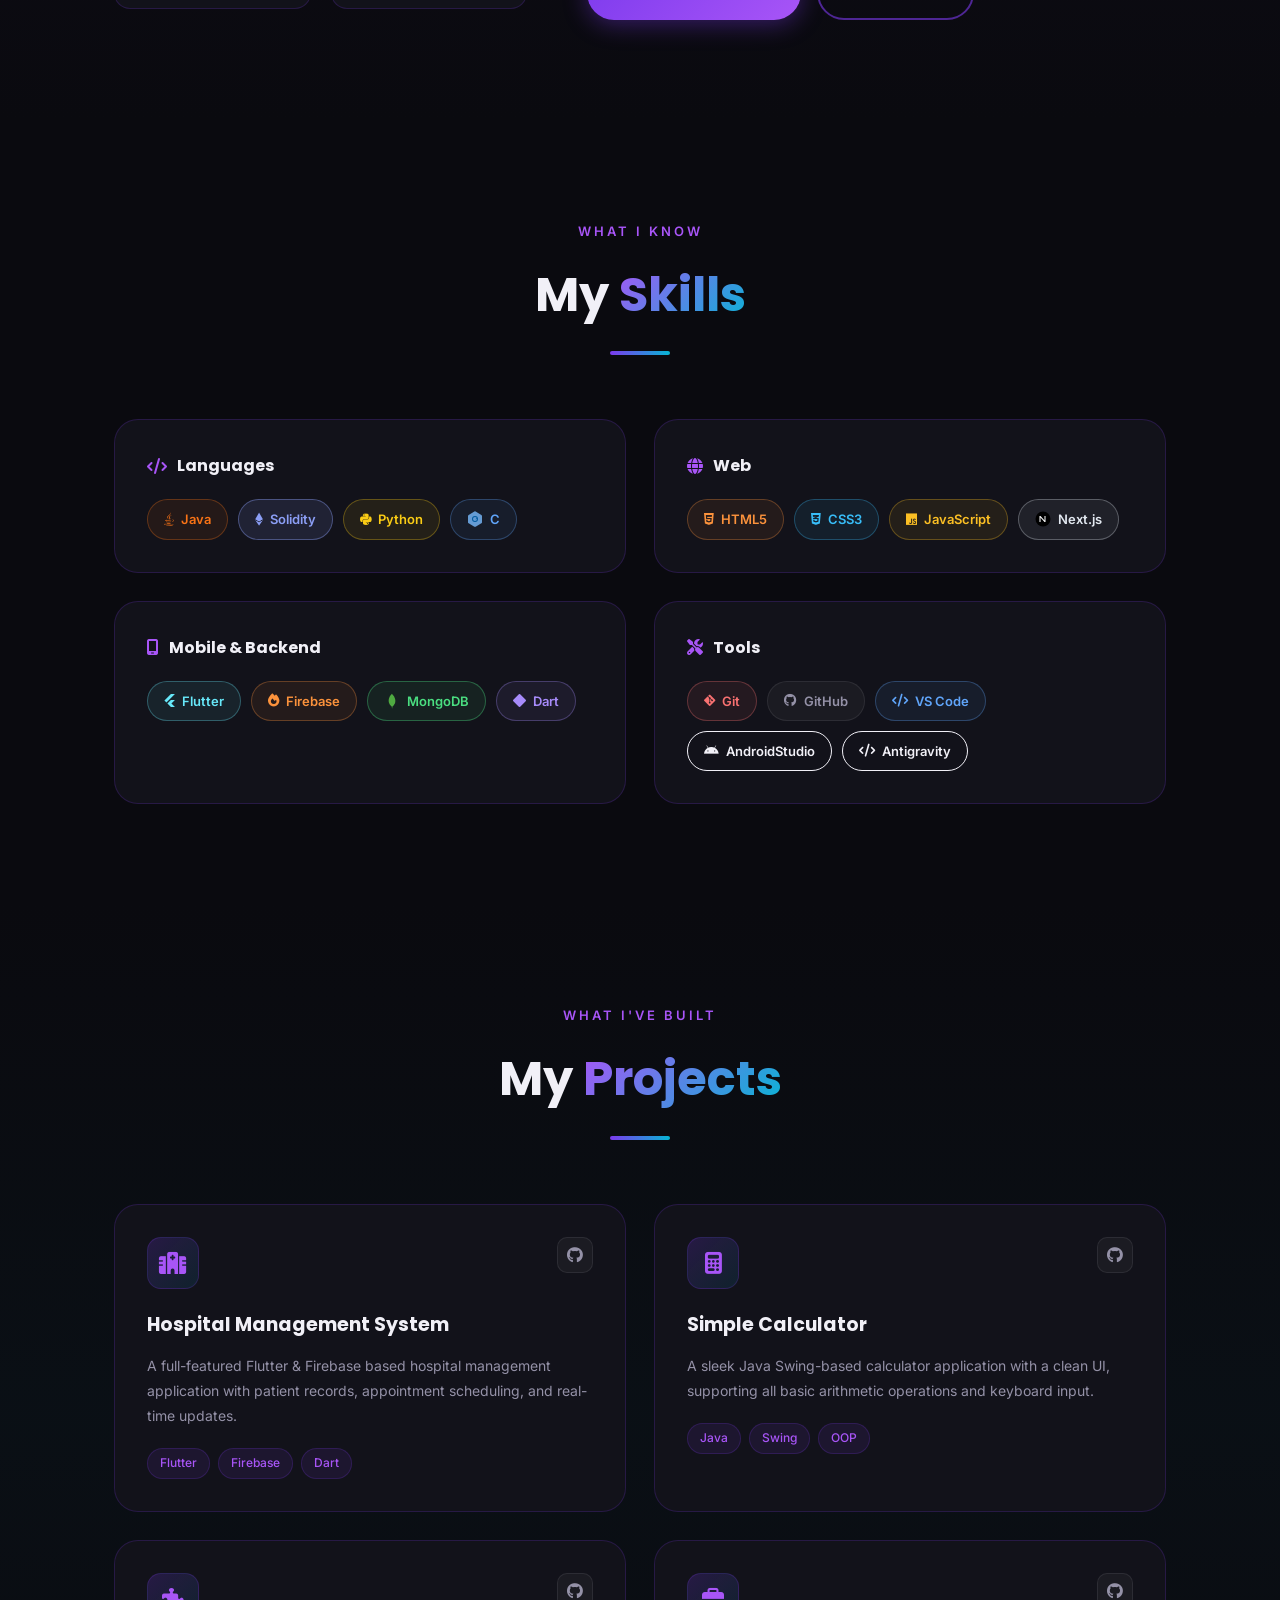
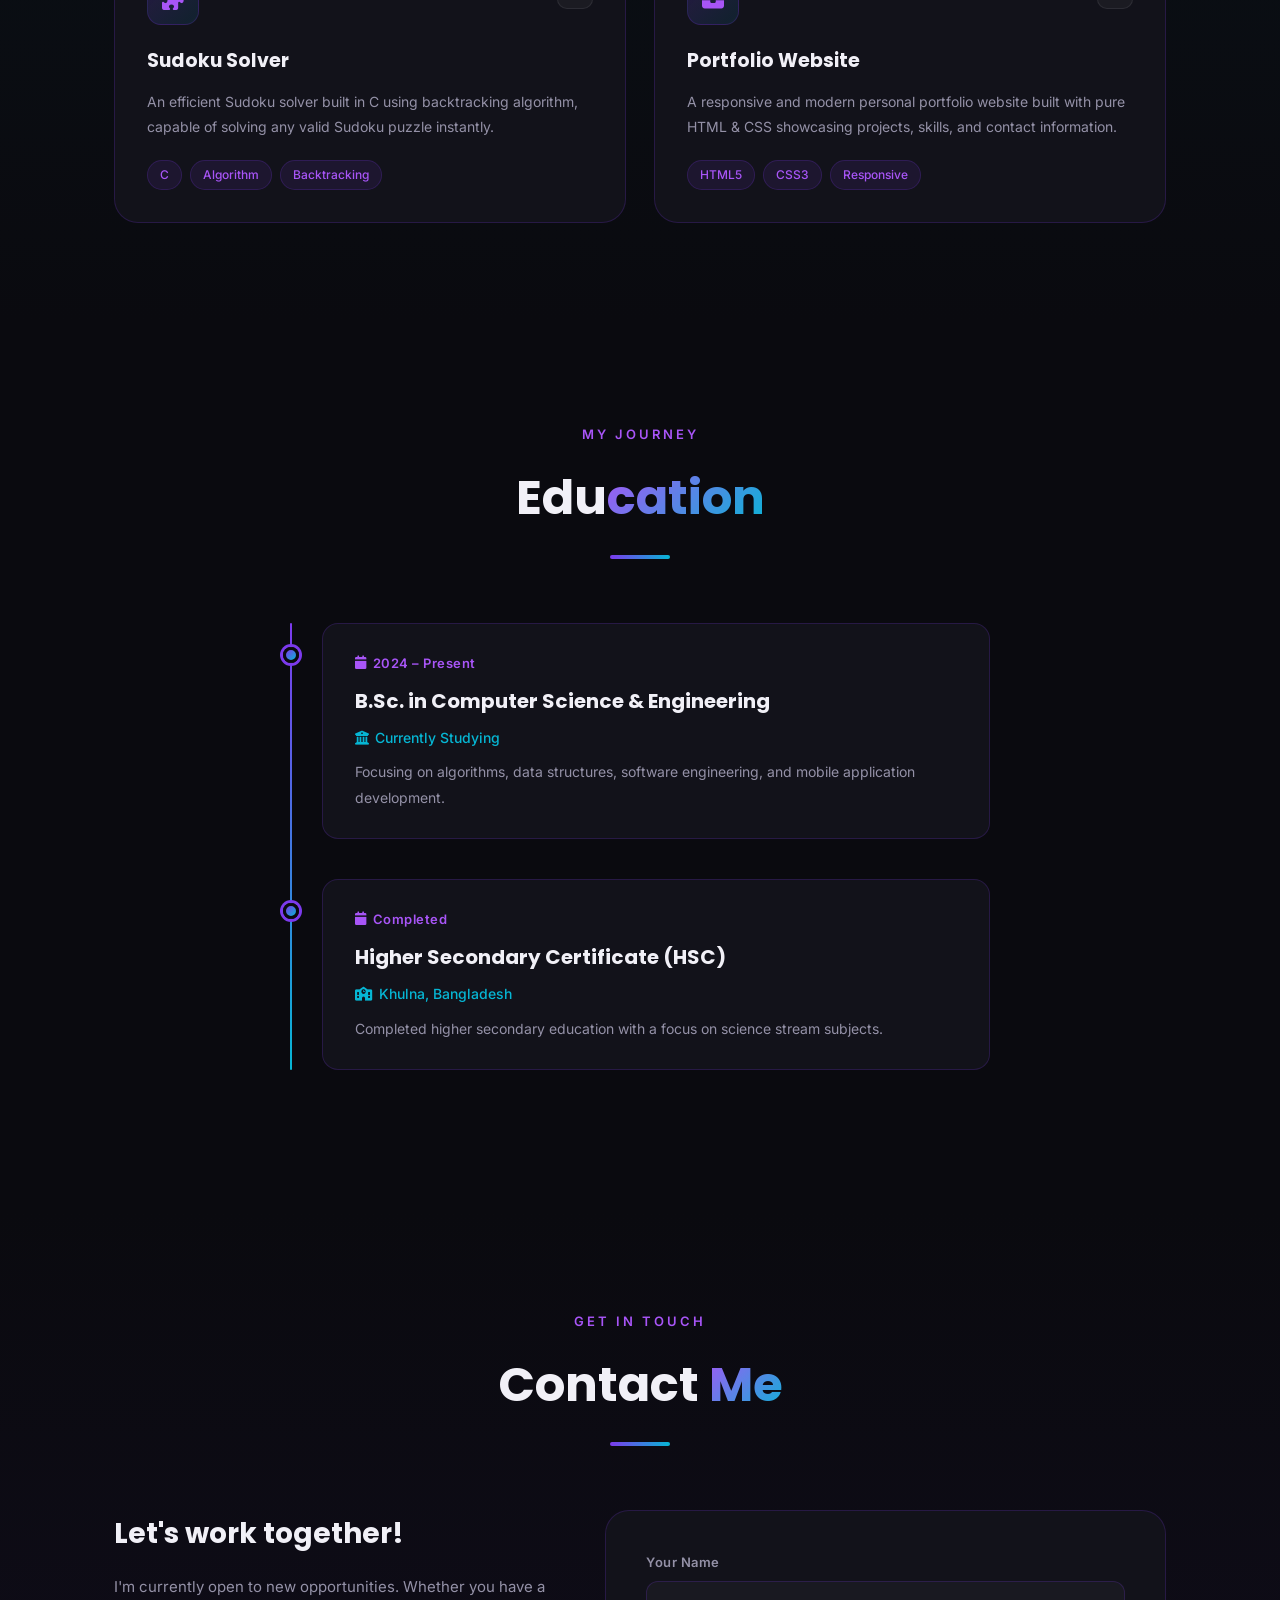
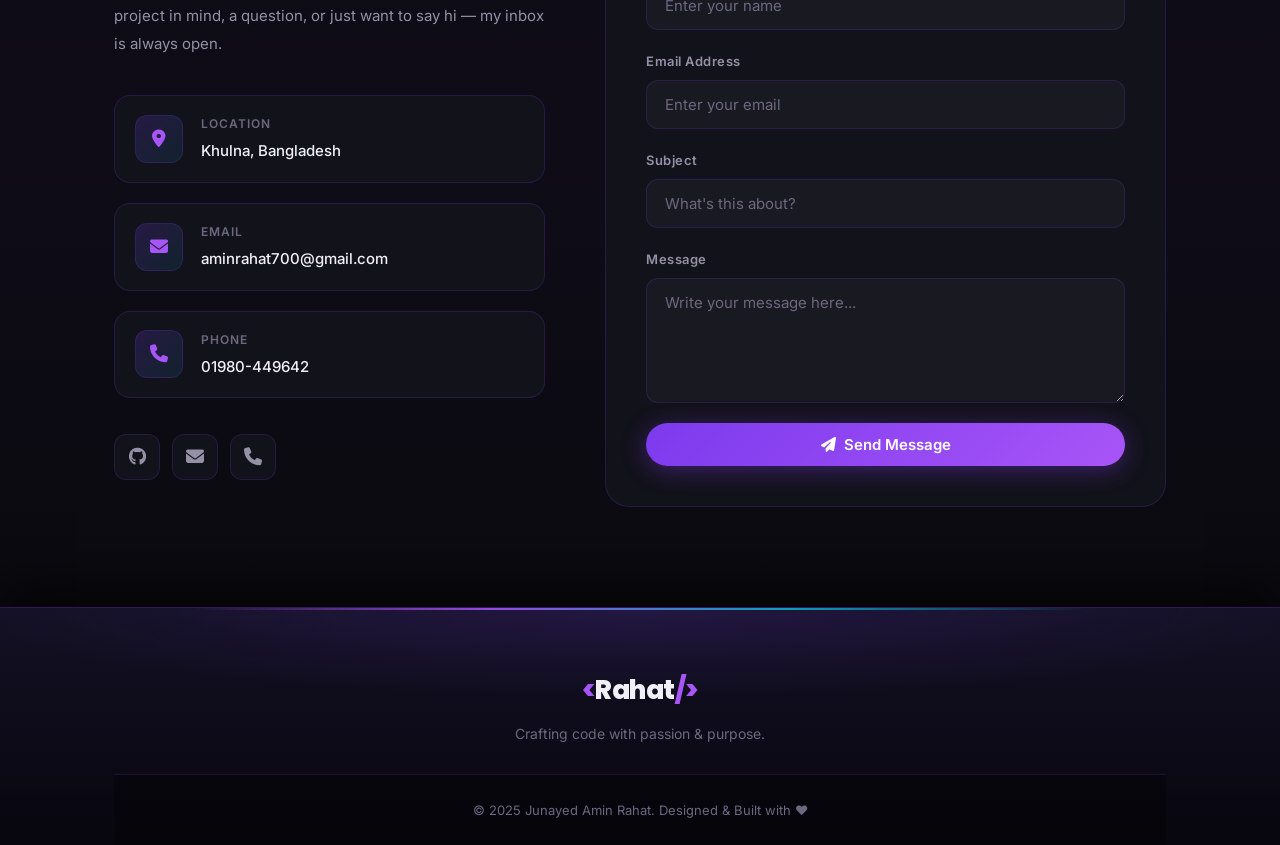
==== commit e2632536: "feat: fix contact form and add root redirect for GitHub Pages deployment" ====
--- a/index.html
+++ b/index.html
@@ -1,481 +1,14 @@
-<!DOCTYPE html>
-<html lang="en">
-
-<head>
-    <meta charset="UTF-8">
-    <meta name="viewport" content="width=device-width, initial-scale=1.0">
-    <meta name="description"
-        content="Junayed Amin Rahat – CSE Student & Web Developer from Khulna, Bangladesh. Explore my projects, skills, and get in touch.">
-    <meta name="keywords" content="Junayed Amin Rahat, portfolio, web developer, CSE student, Flutter, Java, Python">
-    <meta name="author" content="Junayed Amin Rahat">
-    <title>Junayed Amin Rahat | Portfolio</title>
-
-    <!-- Google Fonts -->
-    <link rel="preconnect" href="https://fonts.googleapis.com">
-    <link rel="preconnect" href="https://fonts.gstatic.com" crossorigin>
-    <link
-        href="https://fonts.googleapis.com/css2?family=Inter:wght@300;400;500;600;700;800&family=Poppins:wght@400;600;700;800&display=swap"
-        rel="stylesheet">
-
-    <!-- Font Awesome Icons -->
-    <link rel="stylesheet" href="https://cdnjs.cloudflare.com/ajax/libs/font-awesome/6.5.0/css/all.min.css">
-
-    <link rel="stylesheet" href="project.css?v=4">
-</head>
-
-<body>
-
-    <!-- ===== NAVBAR ===== -->
-    <nav class="navbar" id="navbar">
-        <div class="logo">
-            <span class="logo-bracket">&lt;</span>Rahat<span class="logo-bracket">/&gt;</span>
-        </div>
-        <ul class="nav-links" id="nav-links">
-            <li><a href="#home" class="nav-link">Home</a></li>
-            <li><a href="#about" class="nav-link">About</a></li>
-            <li><a href="#skills" class="nav-link">Skills</a></li>
-            <li><a href="#projects" class="nav-link">Projects</a></li>
-            <li><a href="#education" class="nav-link">Education</a></li>
-            <li><a href="#contact" class="nav-link">Contact</a></li>
-        </ul>
-        <a href="My_Resume.pdf" target="_blank" class="nav-resume-btn">
-            <i class="fa-solid fa-file-arrow-down"></i> Resume
-        </a>
-        <button class="hamburger" id="hamburger" aria-label="Toggle menu">
-            <span></span><span></span><span></span>
-        </button>
-    </nav>
-
-    <!-- ===== HERO SECTION ===== -->
-    <section id="home" class="hero">
-        <!-- Animated background particles -->
-        <div class="hero-bg">
-            <div class="orb orb-1"></div>
-            <div class="orb orb-2"></div>
-            <div class="orb orb-3"></div>
-            <div class="grid-overlay"></div>
-        </div>
-
-        <div class="hero-content" data-aos="fade-right">
-            <p class="greeting"><span class="wave">👋</span> Hey there, I'm</p>
-            <h1 class="hero-name">
-                Junayed Amin<br>
-                <span class="name-highlight">Rahat</span>
-            </h1>
-            <p class="hero-subtitle">
-                <span class="typed-text" id="typed"></span><span class="cursor-blink">|</span>
-            </p>
-            <p class="hero-desc">
-                Passionate CSE student crafting elegant solutions through code. Building the future, one project at a
-                time.
-            </p>
-            <div class="hero-buttons">
-                <a href="#projects" class="btn btn-primary">
-                    <i class="fa-solid fa-rocket"></i> View My Work
-                </a>
-                <a href="#contact" class="btn btn-outline">
-                    <i class="fa-solid fa-paper-plane"></i> Contact Me
-                </a>
-            </div>
-            <div class="hero-social">
-                <a href="https://github.com/Rahat0012" target="_blank" class="social-icon" title="GitHub">
-                    <i class="fa-brands fa-github"></i>
-                </a>
-                <a href="mailto:aminrahat700@gmail.com" class="social-icon" title="Email">
-                    <i class="fa-solid fa-envelope"></i>
-                </a>
-                <a href="tel:01980449642" class="social-icon" title="Phone">
-                    <i class="fa-solid fa-phone"></i>
-                </a>
-            </div>
-        </div>
-
-        <div class="hero-image-wrapper" data-aos="fade-left">
-            <div class="hero-image-ring"></div>
-            <div class="hero-image-ring ring-2"></div>
-            <div class="hero-image-container">
-                <img src="image.jpg" alt="Junayed Amin Rahat" class="hero-photo">
-            </div>
-            <div class="hero-badge badge-1">
-                <i class="fa-brands fa-flutter"></i> Flutter Dev
-            </div>
-            <div class="hero-badge badge-2">
-                <i class="fa-brands fa-java"></i> Java
-            </div>
-            <div class="hero-badge badge-3">
-                <i class="fa-solid fa-fire"></i> Firebase
-            </div>
-        </div>
-
-        <div class="scroll-indicator">
-            <div class="scroll-dot"></div>
-        </div>
-    </section>
-
-    <!-- ===== ABOUT SECTION ===== -->
-    <section id="about" class="about section">
-        <div class="container">
-            <div class="section-header" data-aos="fade-up">
-                <p class="section-label">Get To Know</p>
-                <h2 class="section-title">About <span>Me</span></h2>
-                <div class="section-line"></div>
-            </div>
-
-            <div class="about-grid">
-                <div class="about-stats" data-aos="fade-right">
-                    <div class="stat-card">
-                        <span class="stat-icon">🎓</span>
-                        <h3 class="stat-num">CSE</h3>
-                        <p>Student</p>
-                    </div>
-                    <div class="stat-card">
-                        <span class="stat-icon">💼</span>
-                        <h3 class="stat-num">4+</h3>
-                        <p>Projects</p>
-                    </div>
-                    <div class="stat-card">
-                        <span class="stat-icon">🛠️</span>
-                        <h3 class="stat-num">6+</h3>
-                        <p>Technologies</p>
-                    </div>
-                    <div class="stat-card">
-                        <span class="stat-icon">📍</span>
-                        <h3 class="stat-num">KHN</h3>
-                        <p>Khulna, BD</p>
-                    </div>
-                </div>
-
-                <div class="about-text" data-aos="fade-left">
-                    <p>
-                        Hi! I'm <strong>Rahat</strong>, a Computer Science and Engineering (CSE) student with a deep
-                        passion for software development and problem solving. I enjoy learning new technologies and
-                        building practical applications that improve everyday life.
-                    </p>
-                    <p>
-                        My interests span across <strong>Java, Python, Flutter, HTML, CSS,</strong> and
-                        <strong>Firebase</strong>. I've built a Hospital Management System and a Java Swing Calculator,
-                        strengthening my programming and development skills along the way.
-                    </p>
-                    <p>
-                        I'm continuously improving my knowledge of algorithms, data structures, and mobile application
-                        development. My goal is to become a skilled software engineer and contribute to meaningful,
-                        real-world projects.
-                    </p>
-                    <div class="about-actions">
-                        <a href="My_Resume.pdf" target="_blank" class="btn btn-primary">
-                            <i class="fa-solid fa-download"></i> Download Resume
-                        </a>
-                        <a href="#contact" class="btn btn-outline">
-                            <i class="fa-solid fa-handshake"></i> Let's Talk
-                        </a>
-                    </div>
-                </div>
-            </div>
-        </div>
-    </section>
-
-    <!-- ===== SKILLS SECTION ===== -->
-    <section id="skills" class="skills section">
-        <div class="container">
-            <div class="section-header" data-aos="fade-up">
-                <p class="section-label">What I Know</p>
-                <h2 class="section-title">My <span>Skills</span></h2>
-                <div class="section-line"></div>
-            </div>
-
-            <div class="skills-grid" data-aos="fade-up" data-aos-delay="200">
-
-                <div class="skill-category">
-                    <h3 class="category-title"><i class="fa-solid fa-code"></i> Languages</h3>
-                    <div class="skill-tags">
-                        <span class="skill-tag java"><i class="fa-brands fa-java"></i> Java</span>
-                        <span class="skill-tag solidity"><i class="fa-brands fa-ethereum"></i> Solidity</span>
-                        <span class="skill-tag python"><i class="fa-brands fa-python"></i> Python</span>
-                        <span class="skill-tag c"><svg class="skill-svg" viewBox="0 0 128 128" xmlns="http://www.w3.org/2000/svg"><path fill="#659BD3" d="M115 31L69 4a10 10 0 00-10 0L13 31a10 10 0 00-5 8v50a10 10 0 005 9l46 27a10 10 0 0010 0l46-27a10 10 0 005-9V39a10 10 0 00-5-8z"/><path fill="#00599C" d="M64 40a24 24 0 100 48 24 24 0 000-48zm0 8a16 16 0 010 32 16 16 0 010-32zm16 24H68a8 8 0 100-16h12a16 16 0 01-16 16z"/></svg> C</span>
-                    </div>
-                </div>
-
-                <div class="skill-category">
-                    <h3 class="category-title"><i class="fa-solid fa-globe"></i> Web</h3>
-                    <div class="skill-tags">
-                        <span class="skill-tag html"><i class="fa-brands fa-html5"></i> HTML5</span>
-                        <span class="skill-tag css"><i class="fa-brands fa-css3-alt"></i> CSS3</span>
-                        <span class="skill-tag js"><i class="fa-brands fa-js"></i> JavaScript</span>
-                        <span class="skill-tag react"><i class="fa-brands fa-react"></i> React</span>
-                        <span class="skill-tag nextjs"><svg class="skill-svg" viewBox="0 0 128 128" xmlns="http://www.w3.org/2000/svg"><circle cx="64" cy="64" r="60" fill="#000"/><path fill="white" d="M36 88V40h8l32 36V40h8v48h-8L44 52v36z"/></svg> Next.js</span>
-                    </div>
-                </div>
-
-                <div class="skill-category">
-                    <h3 class="category-title"><i class="fa-solid fa-mobile-screen"></i> Mobile & Backend</h3>
-                    <div class="skill-tags">
-                        <span class="skill-tag flutter"><i class="fa-brands fa-flutter"></i> Flutter</span>
-                        <span class="skill-tag firebase"><i class="fa-solid fa-fire"></i> Firebase</span>
-                        <span class="skill-tag mongodb"><svg class="skill-svg" viewBox="0 0 128 128" xmlns="http://www.w3.org/2000/svg"><path fill="#4FAA41" d="M90.491 57.282c-.37-4.79-1.496-9.409-3.062-13.934-3.244-10.104-8.45-19.046-15.783-26.74-1.854-1.946-3.916-3.729-5.209-6.151-.818-1.532-1.597-3.085-2.394-4.629l-.505-1.273c-.085.292-.139.396-.142.501-.065 2.517-1.491 4.224-3.267 5.817-1.997 1.793-3.856 3.739-5.775 5.618l-5.901 7.763c-1.592 2.925-3.182 5.85-4.772 8.775l-3.19 8.617-.096.134c-1.756 5.768-2.622 11.698-3.048 17.688-.16 2.251.022 4.535.149 6.798.181 3.235.743 6.415 1.586 9.545 3.062 11.372 9.276 20.805 17.771 28.819 1.579 1.489 3.199 2.843 4.847 4.26.282-.965.507-1.93.763-2.895.256-.961.515-1.917.688-2.881-.174.964-.369 1.92-.562 2.881l-.826 2.895.738 2.501.684 3.884.326 4.053c-.003.823-.036 1.648.014 2.47.012.21.288.404.442.606l1.376.483 1.434.558-.246-3.603-.011-3.548.495-5.405.359-1.177 1.027-1.82c1.268-1.02 2.629-1.946 3.784-3.081 2.09-2.054 4.175-4.134 6.045-6.383a47.846 47.846 0 006.191-9.516c1.122-2.284 2.178-4.614 3.052-7.001.77-2.104 1.247-4.315 1.854-6.479.054-.156.126-.309.16-.468 1.254-5.841 1.465-11.741 1.004-17.682zm-23.599 49.375l-.805-1.763.805 1.763 1.183 1.01-1.183-1.01z"/></svg> MongoDB</span>
-                        <span class="skill-tag dart"><i class="fa-solid fa-diamond"></i> Dart</span>
-                    </div>
-                </div>
-
-                <div class="skill-category">
-                    <h3 class="category-title"><i class="fa-solid fa-tools"></i> Tools</h3>
-                    <div class="skill-tags">
-                        <span class="skill-tag git"><i class="fa-brands fa-git-alt"></i> Git</span>
-                        <span class="skill-tag github"><i class="fa-brands fa-github"></i> GitHub</span>
-                        <span class="skill-tag vscode"><i class="fa-solid fa-code"></i> VS Code</span>
-                    </div>
-                </div>
-
-            </div>
-        </div>
-    </section>
-
-    <!-- ===== PROJECTS SECTION ===== -->
-    <section id="projects" class="projects section">
-        <div class="container">
-            <div class="section-header" data-aos="fade-up">
-                <p class="section-label">What I've Built</p>
-                <h2 class="section-title">My <span>Projects</span></h2>
-                <div class="section-line"></div>
-            </div>
-
-            <div class="projects-grid">
-
-                <div class="project-card" data-aos="fade-up" data-aos-delay="100">
-                    <div class="project-card-header">
-                        <div class="project-icon">
-                            <i class="fa-solid fa-hospital"></i>
-                        </div>
-                        <div class="project-links-top">
-                            <a href="https://github.com/Rahat0012/Curebyte" target="_blank" title="GitHub Repo">
-                                <i class="fa-brands fa-github"></i>
-                            </a>
-                        </div>
-                    </div>
-                    <h3 class="project-title">Hospital Management System</h3>
-                    <p class="project-desc">A full-featured Flutter & Firebase based hospital management application
-                        with patient records, appointment scheduling, and real-time updates.</p>
-                    <div class="project-tags">
-                        <span>Flutter</span>
-                        <span>Firebase</span>
-                        <span>Dart</span>
-                    </div>
-                </div>
-
-                <div class="project-card" data-aos="fade-up" data-aos-delay="200">
-                    <div class="project-card-header">
-                        <div class="project-icon">
-                            <i class="fa-solid fa-calculator"></i>
-                        </div>
-                        <div class="project-links-top">
-                            <a href="https://github.com/Rahat0012/Simple-calculator" target="_blank"
-                                title="GitHub Repo">
-                                <i class="fa-brands fa-github"></i>
-                            </a>
-                        </div>
-                    </div>
-                    <h3 class="project-title">Simple Calculator</h3>
-                    <p class="project-desc">A sleek Java Swing-based calculator application with a clean UI, supporting
-                        all basic arithmetic operations and keyboard input.</p>
-                    <div class="project-tags">
-                        <span>Java</span>
-                        <span>Swing</span>
-                        <span>OOP</span>
-                    </div>
-                </div>
-
-                <div class="project-card" data-aos="fade-up" data-aos-delay="300">
-                    <div class="project-card-header">
-                        <div class="project-icon">
-                            <i class="fa-solid fa-puzzle-piece"></i>
-                        </div>
-                        <div class="project-links-top">
-                            <a href="https://github.com/Rahat0012/Sudoko-Solver" target="_blank" title="GitHub Repo">
-                                <i class="fa-brands fa-github"></i>
-                            </a>
-                        </div>
-                    </div>
-                    <h3 class="project-title">Sudoku Solver</h3>
-                    <p class="project-desc">An efficient Sudoku solver built in C using backtracking algorithm, capable
-                        of solving any valid Sudoku puzzle instantly.</p>
-                    <div class="project-tags">
-                        <span>C</span>
-                        <span>Algorithm</span>
-                        <span>Backtracking</span>
-                    </div>
-                </div>
-
-                <div class="project-card" data-aos="fade-up" data-aos-delay="400">
-                    <div class="project-card-header">
-                        <div class="project-icon">
-                            <i class="fa-solid fa-briefcase"></i>
-                        </div>
-                        <div class="project-links-top">
-                            <a href="https://github.com/Rahat0012/My-Portfolio" target="_blank" title="GitHub Repo">
-                                <i class="fa-brands fa-github"></i>
-                            </a>
-                        </div>
-                    </div>
-                    <h3 class="project-title">Portfolio Website</h3>
-                    <p class="project-desc">A responsive and modern personal portfolio website built with pure HTML &
-                        CSS showcasing projects, skills, and contact information.</p>
-                    <div class="project-tags">
-                        <span>HTML5</span>
-                        <span>CSS3</span>
-                        <span>Responsive</span>
-                    </div>
-                </div>
-
-            </div>
-        </div>
-    </section>
-
-    <!-- ===== EDUCATION SECTION ===== -->
-    <section id="education" class="education section">
-        <div class="container">
-            <div class="section-header" data-aos="fade-up">
-                <p class="section-label">My Journey</p>
-                <h2 class="section-title">Edu<span>cation</span></h2>
-                <div class="section-line"></div>
-            </div>
-
-            <div class="timeline" data-aos="fade-up" data-aos-delay="200">
-
-                <div class="timeline-item">
-                    <div class="timeline-dot"></div>
-                    <div class="timeline-card">
-                        <span class="timeline-date"><i class="fa-solid fa-calendar"></i> 2022 – Present</span>
-                        <h3>B.Sc. in Computer Science & Engineering</h3>
-                        <p class="timeline-institution"><i class="fa-solid fa-university"></i> Currently Studying</p>
-                        <p class="timeline-desc">Focusing on algorithms, data structures, software engineering, and
-                            mobile application development.</p>
-                    </div>
-                </div>
-
-                <div class="timeline-item">
-                    <div class="timeline-dot"></div>
-                    <div class="timeline-card">
-                        <span class="timeline-date"><i class="fa-solid fa-calendar"></i> Completed</span>
-                        <h3>Higher Secondary Certificate (HSC)</h3>
-                        <p class="timeline-institution"><i class="fa-solid fa-school"></i> Khulna, Bangladesh</p>
-                        <p class="timeline-desc">Completed higher secondary education with a focus on science stream
-                            subjects.</p>
-                    </div>
-                </div>
-
-            </div>
-        </div>
-    </section>
-
-    <!-- ===== CONTACT SECTION ===== -->
-    <section id="contact" class="contact section">
-        <div class="container">
-            <div class="section-header" data-aos="fade-up">
-                <p class="section-label">Get In Touch</p>
-                <h2 class="section-title">Contact <span>Me</span></h2>
-                <div class="section-line"></div>
-            </div>
-
-            <div class="contact-grid">
-                <div class="contact-info-panel" data-aos="fade-right">
-                    <h3>Let's work together!</h3>
-                    <p>I'm currently open to new opportunities. Whether you have a project in mind, a question, or just
-                        want to say hi — my inbox is always open.</p>
-
-                    <div class="contact-items">
-                        <div class="contact-item">
-                            <div class="contact-item-icon">
-                                <i class="fa-solid fa-location-dot"></i>
-                            </div>
-                            <div>
-                                <h4>Location</h4>
-                                <p>Khulna, Bangladesh</p>
-                            </div>
-                        </div>
-
-                        <a href="mailto:aminrahat700@gmail.com" class="contact-item">
-                            <div class="contact-item-icon">
-                                <i class="fa-solid fa-envelope"></i>
-                            </div>
-                            <div>
-                                <h4>Email</h4>
-                                <p>aminrahat700@gmail.com</p>
-                            </div>
-                        </a>
-
-                        <a href="tel:01980449642" class="contact-item">
-                            <div class="contact-item-icon">
-                                <i class="fa-solid fa-phone"></i>
-                            </div>
-                            <div>
-                                <h4>Phone</h4>
-                                <p>01980-449642</p>
-                            </div>
-                        </a>
-                    </div>
-
-                    <div class="contact-social">
-                        <a href="https://github.com/Rahat0012" target="_blank" class="social-btn">
-                            <i class="fa-brands fa-github"></i>
-                        </a>
-                        <a href="mailto:aminrahat700@gmail.com" class="social-btn">
-                            <i class="fa-solid fa-envelope"></i>
-                        </a>
-                        <a href="tel:01980449642" class="social-btn">
-                            <i class="fa-solid fa-phone"></i>
-                        </a>
-                    </div>
-                </div>
-
-                <div class="contact-form-panel" data-aos="fade-left">
-                    <form class="contact-form" id="contact-form">
-                        <div class="form-group">
-                            <label for="name">Your Name</label>
-                            <input type="text" id="name" name="name" placeholder="Enter your name" required>
-                        </div>
-                        <div class="form-group">
-                            <label for="email">Email Address</label>
-                            <input type="email" id="email" name="email" placeholder="Enter your email" required>
-                        </div>
-                        <div class="form-group">
-                            <label for="subject">Subject</label>
-                            <input type="text" id="subject" name="subject" placeholder="What's this about?" required>
-                        </div>
-                        <div class="form-group">
-                            <label for="message">Message</label>
-                            <textarea id="message" name="message" rows="5" placeholder="Write your message here..."
-                                required></textarea>
-                        </div>
-                        <button type="submit" class="btn btn-primary btn-full" id="submit-btn">
-                            <i class="fa-solid fa-paper-plane"></i> Send Message
-                        </button>
-                        <div id="form-status" class="form-status"></div>
-                    </form>
-                </div>
-            </div>
-        </div>
-    </section>
-
-    <!-- ===== FOOTER ===== -->
-    <footer class="footer">
-        <div class="container">
-            <div class="footer-content">
-                <div class="footer-logo">
-                    <span class="logo-bracket">&lt;</span>Rahat<span class="logo-bracket">/&gt;</span>
-                </div>
-                <p class="footer-tagline">Crafting code with passion & purpose.</p>
-            </div>
-            <div class="footer-bottom">
-                <p>© 2025 Junayed Amin Rahat. Designed & Built with <span class="heart">❤️</span></p>
-            </div>
-        </div>
-    </footer>
-
-    <!-- Back to Top Button -->
-    <button class="back-to-top" id="back-to-top" aria-label="Back to top">
-        <i class="fa-solid fa-chevron-up"></i>
-    </button>
-
-    <script src="project.js"></script>
-</body>
-
-</html>
+<!DOCTYPE html>
+<html lang="en">
+<head>
+    <meta charset="UTF-8">
+    <meta http-equiv="refresh" content="0; url=Project/">
+    <title>Junayed Amin Rahat | Portfolio</title>
+    <script>
+        window.location.replace("Project/");
+    </script>
+</head>
+<body>
+    <p>Redirecting to <a href="Project/">Portfolio</a>...</p>
+</body>
+</html>
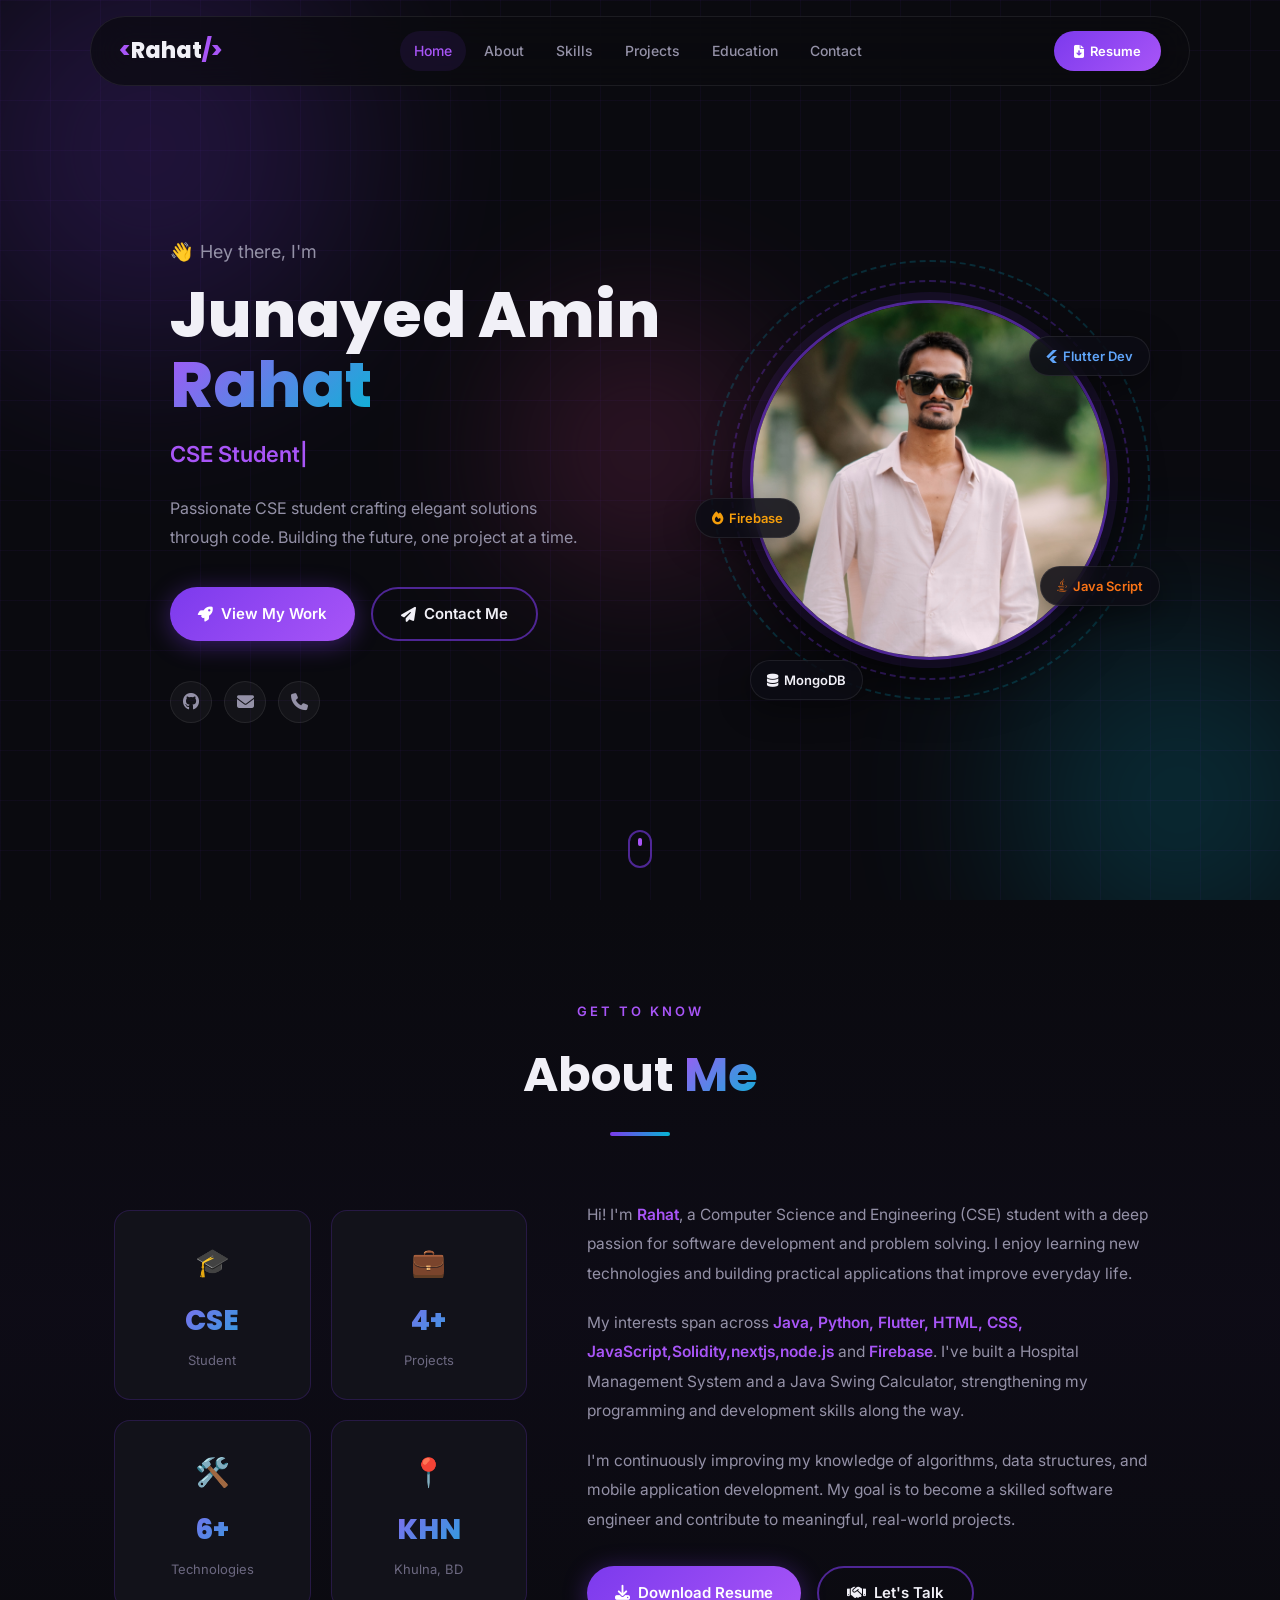
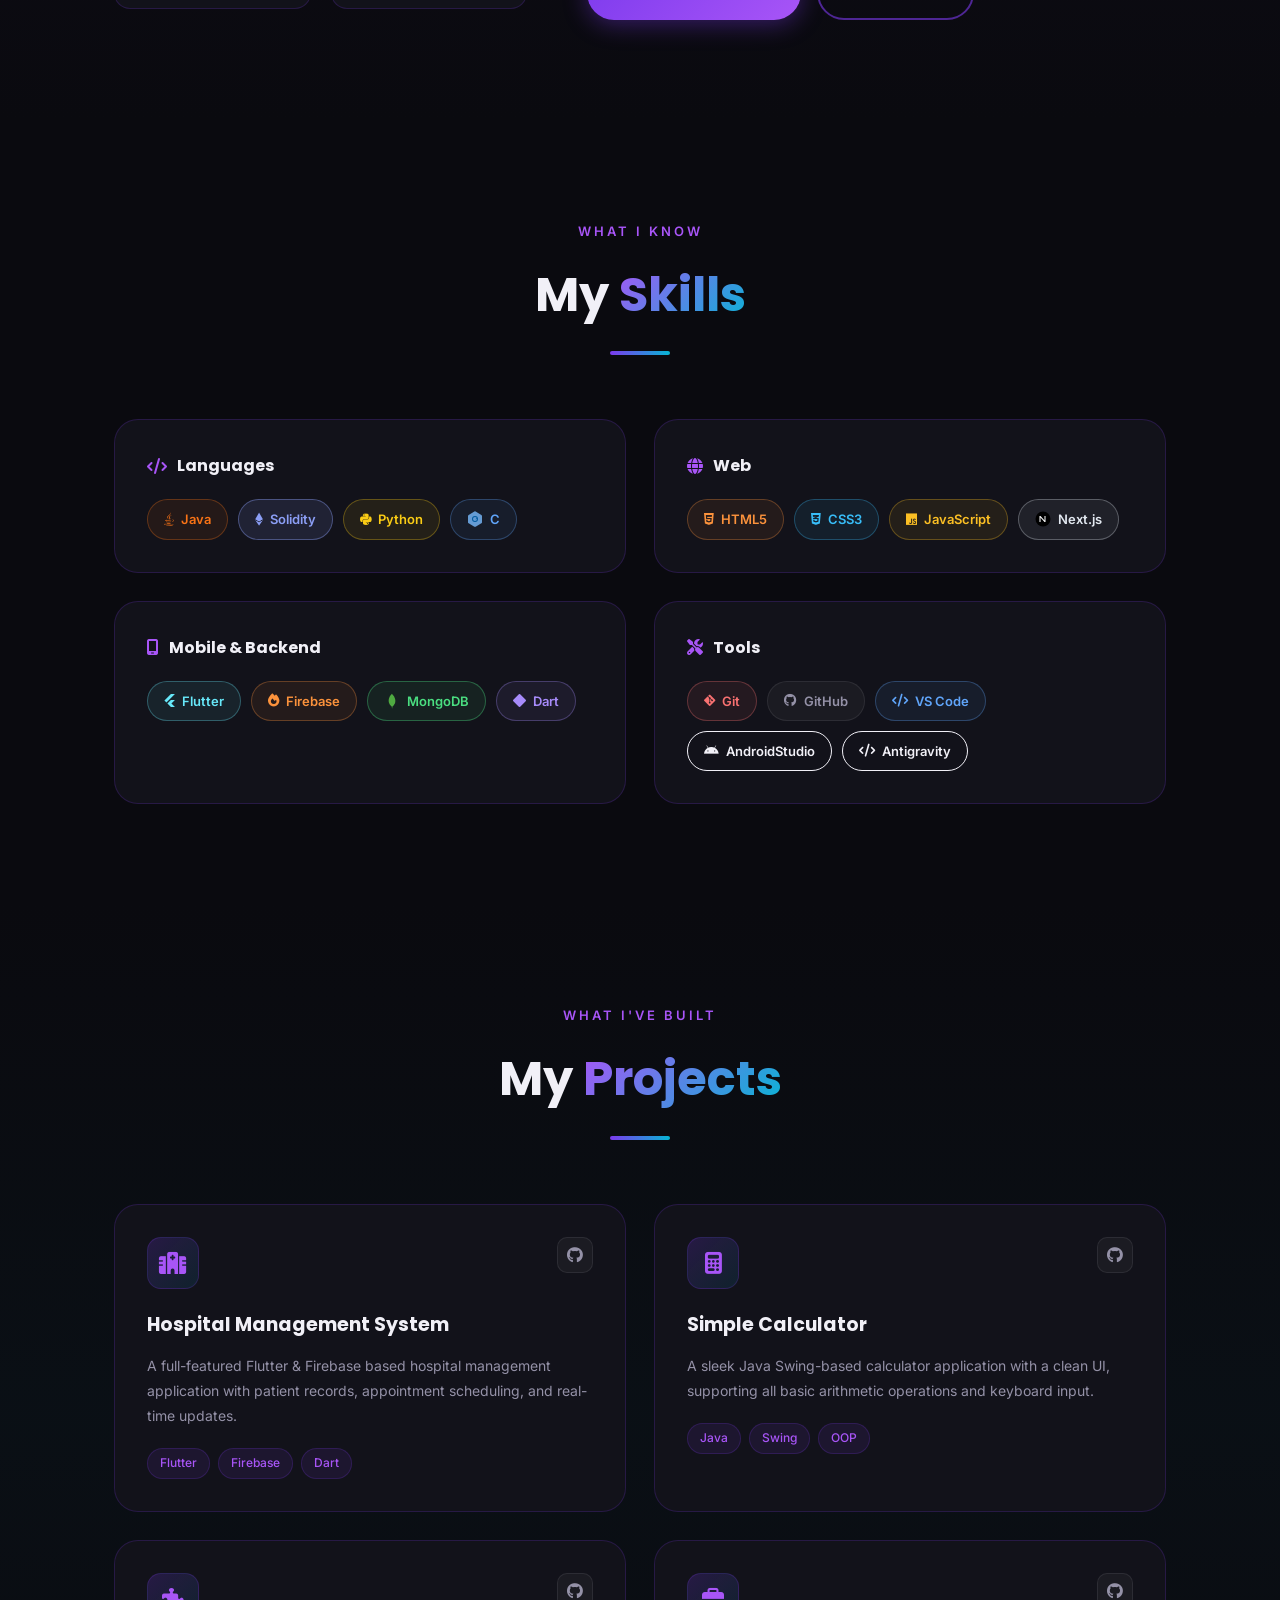
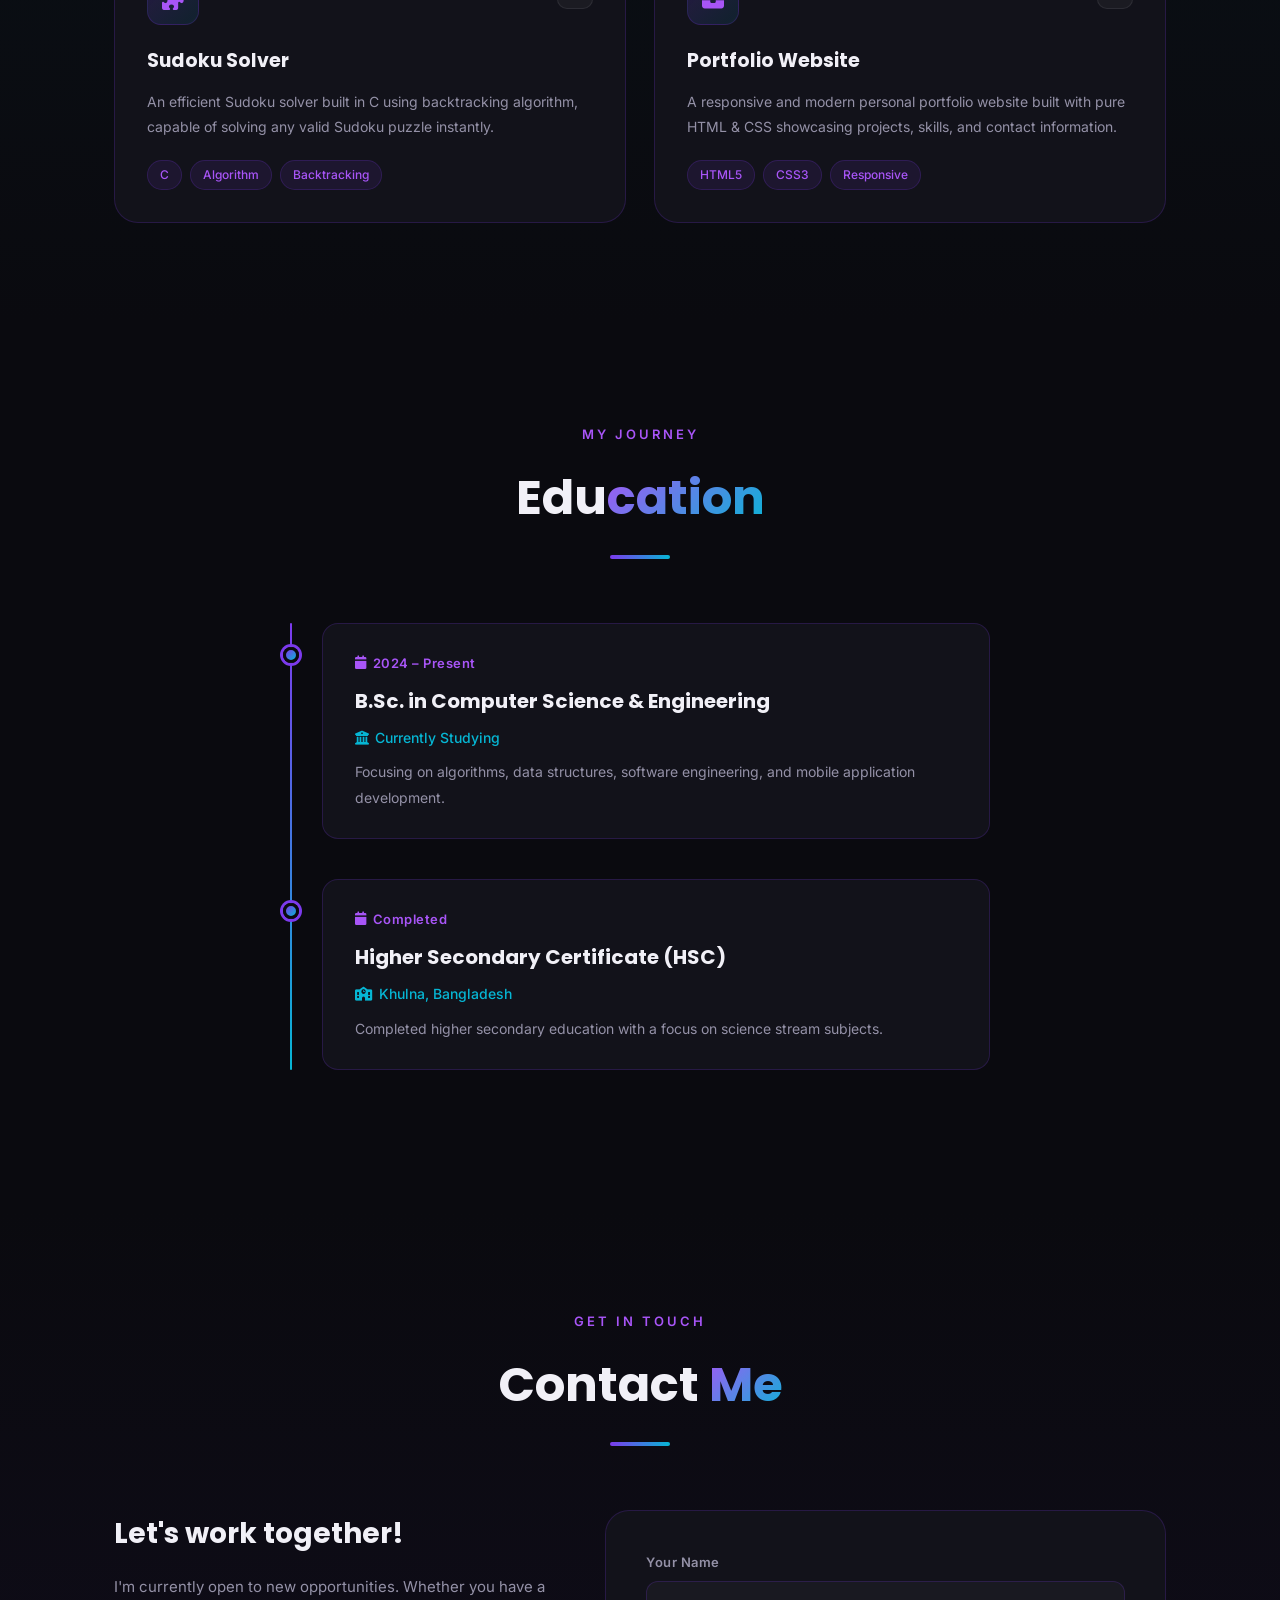
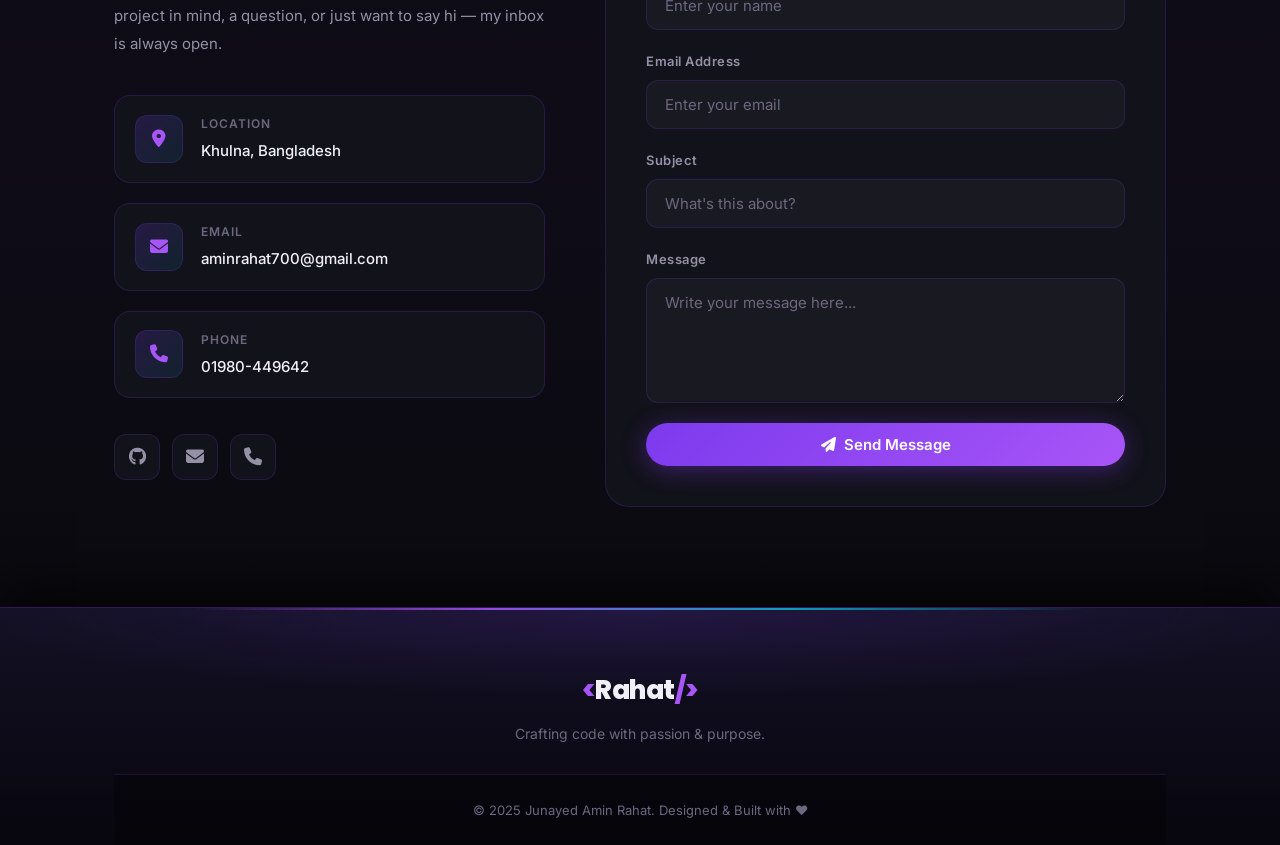
==== commit 0c9880a9: "Update Java Programmer to Blockchain Developer and sync with root" ====
--- a/index.html
+++ b/index.html
@@ -1,14 +1,512 @@
 <!DOCTYPE html>
 <html lang="en">
+
 <head>
     <meta charset="UTF-8">
-    <meta http-equiv="refresh" content="0; url=Project/">
+    <meta name="viewport" content="width=device-width, initial-scale=1.0">
+    <meta name="description"
+        content="Junayed Amin Rahat – CSE Student & Web Developer from Khulna, Bangladesh. Explore my projects, skills, and get in touch.">
+    <meta name="keywords"
+        content="Junayed Amin Rahat, portfolio, web developer, CSE student, Flutter, Java, Python, Node.js, MongoDBS">
+    <meta name="author" content="Junayed Amin Rahat">
     <title>Junayed Amin Rahat | Portfolio</title>
-    <script>
-        window.location.replace("Project/");
-    </script>
+
+    <!-- Google Fonts -->
+    <link rel="preconnect" href="https://fonts.googleapis.com">
+    <link rel="preconnect" href="https://fonts.gstatic.com" crossorigin>
+    <link
+        href="https://fonts.googleapis.com/css2?family=Inter:wght@300;400;500;600;700;800&family=Poppins:wght@400;600;700;800&display=swap"
+        rel="stylesheet">
+
+    <!-- Font Awesome Icons -->
+    <link rel="stylesheet" href="https://cdnjs.cloudflare.com/ajax/libs/font-awesome/6.5.0/css/all.min.css">
+
+    <link rel="stylesheet" href="index.css">
 </head>
+
 <body>
-    <p>Redirecting to <a href="Project/">Portfolio</a>...</p>
+
+    <!-- ===== NAVBAR ===== -->
+    <nav class="navbar" id="navbar">
+        <div class="logo">
+            <span class="logo-bracket">&lt;</span>Rahat<span class="logo-bracket">/&gt;</span>
+        </div>
+        <ul class="nav-links" id="nav-links">
+            <li><a href="#home" class="nav-link">Home</a></li>
+            <li><a href="#about" class="nav-link">About</a></li>
+            <li><a href="#skills" class="nav-link">Skills</a></li>
+            <li><a href="#projects" class="nav-link">Projects</a></li>
+            <li><a href="#education" class="nav-link">Education</a></li>
+            <li><a href="#contact" class="nav-link">Contact</a></li>
+        </ul>
+        <a href="My_Resume.pdf" target="_blank" class="nav-resume-btn">
+            <i class="fa-solid fa-file-arrow-down"></i> Resume
+        </a>
+        <button class="hamburger" id="hamburger" aria-label="Toggle menu">
+            <span></span><span></span><span></span>
+        </button>
+    </nav>
+
+    <!-- ===== HERO SECTION ===== -->
+    <section id="home" class="hero">
+        <!-- Animated background particles -->
+        <div class="hero-bg">
+            <div class="orb orb-1"></div>
+            <div class="orb orb-2"></div>
+            <div class="orb orb-3"></div>
+            <div class="grid-overlay"></div>
+        </div>
+
+        <div class="hero-content" data-aos="fade-right">
+            <p class="greeting"><span class="wave">👋</span> Hey there, I'm</p>
+            <h1 class="hero-name">
+                Junayed Amin<br>
+                <span class="name-highlight">Rahat</span>
+            </h1>
+            <p class="hero-subtitle">
+                <span class="typed-text" id="typed"></span><span class="cursor-blink">|</span>
+            </p>
+            <p class="hero-desc">
+                Passionate CSE student crafting elegant solutions through code. Building the future, one project at a
+                time.
+            </p>
+            <div class="hero-buttons">
+                <a href="#projects" class="btn btn-primary">
+                    <i class="fa-solid fa-rocket"></i> View My Work
+                </a>
+                <a href="#contact" class="btn btn-outline">
+                    <i class="fa-solid fa-paper-plane"></i> Contact Me
+                </a>
+            </div>
+            <div class="hero-social">
+                <a href="https://github.com/Rahat0012" target="_blank" class="social-icon" title="GitHub">
+                    <i class="fa-brands fa-github"></i>
+                </a>
+                <a href="mailto:aminrahat700@gmail.com" class="social-icon" title="Email">
+                    <i class="fa-solid fa-envelope"></i>
+                </a>
+                <a href="tel:01980449642" class="social-icon" title="Phone">
+                    <i class="fa-solid fa-phone"></i>
+                </a>
+            </div>
+        </div>
+
+        <div class="hero-image-wrapper" data-aos="fade-left">
+            <div class="hero-image-ring"></div>
+            <div class="hero-image-ring ring-2"></div>
+            <div class="hero-image-container">
+                <img src="image.jpeg" alt="Junayed Amin Rahat" class="hero-photo">
+            </div>
+            <div class="hero-badge badge-1">
+                <i class="fa-brands fa-flutter"></i> Flutter Dev
+            </div>
+            <div class="hero-badge badge-2">
+                <i class="fa-brands fa-java"></i> Java Script
+            </div>
+            <div class="hero-badge badge-3">
+                <i class="fa-solid fa-fire"></i> Firebase
+            </div>
+            <div class="hero-badge badge-4">
+                <i class="fa-solid fa-database"></i> MongoDB
+            </div>
+        </div>
+
+        <div class="scroll-indicator">
+            <div class="scroll-dot"></div>
+        </div>
+    </section>
+
+    <!-- ===== ABOUT SECTION ===== -->
+    <section id="about" class="about section">
+        <div class="container">
+            <div class="section-header" data-aos="fade-up">
+                <p class="section-label">Get To Know</p>
+                <h2 class="section-title">About <span>Me</span></h2>
+                <div class="section-line"></div>
+            </div>
+
+            <div class="about-grid">
+                <div class="about-stats" data-aos="fade-right">
+                    <div class="stat-card">
+                        <span class="stat-icon">🎓</span>
+                        <h3 class="stat-num">CSE</h3>
+                        <p>Student</p>
+                    </div>
+                    <div class="stat-card">
+                        <span class="stat-icon">💼</span>
+                        <h3 class="stat-num">4+</h3>
+                        <p>Projects</p>
+                    </div>
+                    <div class="stat-card">
+                        <span class="stat-icon">🛠️</span>
+                        <h3 class="stat-num">6+</h3>
+                        <p>Technologies</p>
+                    </div>
+                    <div class="stat-card">
+                        <span class="stat-icon">📍</span>
+                        <h3 class="stat-num">KHN</h3>
+                        <p>Khulna, BD</p>
+                    </div>
+                </div>
+
+                <div class="about-text" data-aos="fade-left">
+                    <p>
+                        Hi! I'm <strong>Rahat</strong>, a Computer Science and Engineering (CSE) student with a deep
+                        passion for software development and problem solving. I enjoy learning new technologies and
+                        building practical applications that improve everyday life.
+                    </p>
+                    <p>
+                        My interests span across <strong>Java, Python, Flutter, HTML, CSS,
+                            JavaScript,Solidity,nextjs,node.js</strong> and
+                        <strong>Firebase</strong>. I've built a Hospital Management System and a Java Swing Calculator,
+                        strengthening my programming and development skills along the way.
+                    </p>
+                    <p>
+                        I'm continuously improving my knowledge of algorithms, data structures, and mobile application
+                        development. My goal is to become a skilled software engineer and contribute to meaningful,
+                        real-world projects.
+                    </p>
+                    <div class="about-actions">
+                        <a href="My_Resume.pdf" target="_blank" class="btn btn-primary">
+                            <i class="fa-solid fa-download"></i> Download Resume
+                        </a>
+                        <a href="#contact" class="btn btn-outline">
+                            <i class="fa-solid fa-handshake"></i> Let's Talk
+                        </a>
+                    </div>
+                </div>
+            </div>
+        </div>
+    </section>
+
+    <!-- ===== SKILLS SECTION ===== -->
+    <section id="skills" class="skills section">
+        <div class="container">
+            <div class="section-header" data-aos="fade-up">
+                <p class="section-label">What I Know</p>
+                <h2 class="section-title">My <span>Skills</span></h2>
+                <div class="section-line"></div>
+            </div>
+
+            <div class="skills-grid" data-aos="fade-up" data-aos-delay="200">
+
+                <div class="skill-category">
+                    <h3 class="category-title"><i class="fa-solid fa-code"></i> Languages</h3>
+                    <div class="skill-tags">
+                        <span class="skill-tag java"><i class="fa-brands fa-java"></i> Java</span>
+                        <span class="skill-tag solidity"><i class="fa-brands fa-ethereum"></i> Solidity</span>
+                        <span class="skill-tag python"><i class="fa-brands fa-python"></i> Python</span>
+                        <span class="skill-tag c"><svg class="skill-svg" viewBox="0 0 128 128"
+                                xmlns="http://www.w3.org/2000/svg">
+                                <path fill="#659BD3"
+                                    d="M115 31L69 4a10 10 0 00-10 0L13 31a10 10 0 00-5 8v50a10 10 0 005 9l46 27a10 10 0 0010 0l46-27a10 10 0 005-9V39a10 10 0 00-5-8z" />
+                                <path fill="#00599C"
+                                    d="M64 40a24 24 0 100 48 24 24 0 000-48zm0 8a16 16 0 010 32 16 16 0 010-32zm16 24H68a8 8 0 100-16h12a16 16 0 01-16 16z" />
+                            </svg> C</span>
+                    </div>
+                </div>
+
+                <div class="skill-category">
+                    <h3 class="category-title"><i class="fa-solid fa-globe"></i> Web</h3>
+                    <div class="skill-tags">
+                        <span class="skill-tag html"><i class="fa-brands fa-html5"></i> HTML5</span>
+                        <span class="skill-tag css"><i class="fa-brands fa-css3-alt"></i> CSS3</span>
+                        <span class="skill-tag js"><i class="fa-brands fa-js"></i> JavaScript</span>
+                        <!-- <span class="skill-tag react"><i class="fa-brands fa-react"></i> React</span> -->
+                        <span class="skill-tag nextjs"><svg class="skill-svg" viewBox="0 0 128 128"
+                                xmlns="http://www.w3.org/2000/svg">
+                                <circle cx="64" cy="64" r="60" fill="#000" />
+                                <path fill="white" d="M36 88V40h8l32 36V40h8v48h-8L44 52v36z" />
+                            </svg> Next.js</span>
+                    </div>
+                </div>
+
+                <div class="skill-category">
+                    <h3 class="category-title"><i class="fa-solid fa-mobile-screen"></i> Mobile & Backend</h3>
+                    <div class="skill-tags">
+                        <span class="skill-tag flutter"><i class="fa-brands fa-flutter"></i> Flutter</span>
+                        <span class="skill-tag firebase"><i class="fa-solid fa-fire"></i> Firebase</span>
+                        <span class="skill-tag mongodb"><svg class="skill-svg" viewBox="0 0 128 128"
+                                xmlns="http://www.w3.org/2000/svg">
+                                <path fill="#4FAA41"
+                                    d="M90.491 57.282c-.37-4.79-1.496-9.409-3.062-13.934-3.244-10.104-8.45-19.046-15.783-26.74-1.854-1.946-3.916-3.729-5.209-6.151-.818-1.532-1.597-3.085-2.394-4.629l-.505-1.273c-.085.292-.139.396-.142.501-.065 2.517-1.491 4.224-3.267 5.817-1.997 1.793-3.856 3.739-5.775 5.618l-5.901 7.763c-1.592 2.925-3.182 5.85-4.772 8.775l-3.19 8.617-.096.134c-1.756 5.768-2.622 11.698-3.048 17.688-.16 2.251.022 4.535.149 6.798.181 3.235.743 6.415 1.586 9.545 3.062 11.372 9.276 20.805 17.771 28.819 1.579 1.489 3.199 2.843 4.847 4.26.282-.965.507-1.93.763-2.895.256-.961.515-1.917.688-2.881-.174.964-.369 1.92-.562 2.881l-.826 2.895.738 2.501.684 3.884.326 4.053c-.003.823-.036 1.648.014 2.47.012.21.288.404.442.606l1.376.483 1.434.558-.246-3.603-.011-3.548.495-5.405.359-1.177 1.027-1.82c1.268-1.02 2.629-1.946 3.784-3.081 2.09-2.054 4.175-4.134 6.045-6.383a47.846 47.846 0 006.191-9.516c1.122-2.284 2.178-4.614 3.052-7.001.77-2.104 1.247-4.315 1.854-6.479.054-.156.126-.309.16-.468 1.254-5.841 1.465-11.741 1.004-17.682zm-23.599 49.375l-.805-1.763.805 1.763 1.183 1.01-1.183-1.01z" />
+                            </svg> MongoDB</span>
+                        <span class="skill-tag dart"><i class="fa-solid fa-diamond"></i> Dart</span>
+                    </div>
+                </div>
+
+                <div class="skill-category">
+                    <h3 class="category-title"><i class="fa-solid fa-tools"></i> Tools</h3>
+                    <div class="skill-tags">
+                        <span class="skill-tag git"><i class="fa-brands fa-git-alt"></i> Git</span>
+                        <span class="skill-tag github"><i class="fa-brands fa-github"></i> GitHub</span>
+                        <span class="skill-tag vscode"><i class="fa-solid fa-code"></i> VS Code</span>
+                        <span class="skill-tag android-studio"><i class="fa-brands fa-android"></i> AndroidStudio</span>
+                        <span class="skill-tag antigravity"><i class="fa-solid fa-code"></i> Antigravity</span>
+                    </div>
+                </div>
+
+            </div>
+        </div>
+    </section>
+
+    <!-- ===== PROJECTS SECTION ===== -->
+    <section id="projects" class="projects section">
+        <div class="container">
+            <div class="section-header" data-aos="fade-up">
+                <p class="section-label">What I've Built</p>
+                <h2 class="section-title">My <span>Projects</span></h2>
+                <div class="section-line"></div>
+            </div>
+
+            <div class="projects-grid">
+
+                <div class="project-card" data-aos="fade-up" data-aos-delay="100">
+                    <div class="project-card-header">
+                        <div class="project-icon">
+                            <i class="fa-solid fa-hospital"></i>
+                        </div>
+                        <div class="project-links-top">
+                            <a href="https://github.com/Rahat0012/Curebyte" target="_blank" title="GitHub Repo">
+                                <i class="fa-brands fa-github"></i>
+                            </a>
+                        </div>
+                    </div>
+                    <h3 class="project-title">Hospital Management System</h3>
+                    <p class="project-desc">A full-featured Flutter & Firebase based hospital management application
+                        with patient records, appointment scheduling, and real-time updates.</p>
+                    <div class="project-tags">
+                        <span>Flutter</span>
+                        <span>Firebase</span>
+                        <span>Dart</span>
+                    </div>
+                </div>
+
+                <div class="project-card" data-aos="fade-up" data-aos-delay="200">
+                    <div class="project-card-header">
+                        <div class="project-icon">
+                            <i class="fa-solid fa-calculator"></i>
+                        </div>
+                        <div class="project-links-top">
+                            <a href="https://github.com/Rahat0012/Simple-calculator" target="_blank"
+                                title="GitHub Repo">
+                                <i class="fa-brands fa-github"></i>
+                            </a>
+                        </div>
+                    </div>
+                    <h3 class="project-title">Simple Calculator</h3>
+                    <p class="project-desc">A sleek Java Swing-based calculator application with a clean UI, supporting
+                        all basic arithmetic operations and keyboard input.</p>
+                    <div class="project-tags">
+                        <span>Java</span>
+                        <span>Swing</span>
+                        <span>OOP</span>
+                    </div>
+                </div>
+
+                <div class="project-card" data-aos="fade-up" data-aos-delay="300">
+                    <div class="project-card-header">
+                        <div class="project-icon">
+                            <i class="fa-solid fa-puzzle-piece"></i>
+                        </div>
+                        <div class="project-links-top">
+                            <a href="https://github.com/Rahat0012/Sudoko-Solver" target="_blank" title="GitHub Repo">
+                                <i class="fa-brands fa-github"></i>
+                            </a>
+                        </div>
+                    </div>
+                    <h3 class="project-title">Sudoku Solver</h3>
+                    <p class="project-desc">An efficient Sudoku solver built in C using backtracking algorithm, capable
+                        of solving any valid Sudoku puzzle instantly.</p>
+                    <div class="project-tags">
+                        <span>C</span>
+                        <span>Algorithm</span>
+                        <span>Backtracking</span>
+                    </div>
+                </div>
+
+                <div class="project-card" data-aos="fade-up" data-aos-delay="400">
+                    <div class="project-card-header">
+                        <div class="project-icon">
+                            <i class="fa-solid fa-briefcase"></i>
+                        </div>
+                        <div class="project-links-top">
+                            <a href="https://github.com/Rahat0012/My-Portfolio" target="_blank" title="GitHub Repo">
+                                <i class="fa-brands fa-github"></i>
+                            </a>
+                        </div>
+                    </div>
+                    <h3 class="project-title">Portfolio Website</h3>
+                    <p class="project-desc">A responsive and modern personal portfolio website built with pure HTML &
+                        CSS showcasing projects, skills, and contact information.</p>
+                    <div class="project-tags">
+                        <span>HTML5</span>
+                        <span>CSS3</span>
+                        <span>Responsive</span>
+                    </div>
+                </div>
+
+            </div>
+        </div>
+    </section>
+
+    <!-- ===== EDUCATION SECTION ===== -->
+    <section id="education" class="education section">
+        <div class="container">
+            <div class="section-header" data-aos="fade-up">
+                <p class="section-label">My Journey</p>
+                <h2 class="section-title">Edu<span>cation</span></h2>
+                <div class="section-line"></div>
+            </div>
+
+            <div class="timeline" data-aos="fade-up" data-aos-delay="200">
+
+                <div class="timeline-item">
+                    <div class="timeline-dot"></div>
+                    <div class="timeline-card">
+                        <span class="timeline-date"><i class="fa-solid fa-calendar"></i> 2024 – Present</span>
+                        <h3>B.Sc. in Computer Science & Engineering</h3>
+                        <p class="timeline-institution"><i class="fa-solid fa-university"></i> Currently Studying</p>
+                        <p class="timeline-desc">Focusing on algorithms, data structures, software engineering, and
+                            mobile application development.</p>
+                    </div>
+                </div>
+
+                <div class="timeline-item">
+                    <div class="timeline-dot"></div>
+                    <div class="timeline-card">
+                        <span class="timeline-date"><i class="fa-solid fa-calendar"></i> Completed</span>
+                        <h3>Higher Secondary Certificate (HSC)</h3>
+
+                        <p class="timeline-institution"><i class="fa-solid fa-school"></i> Khulna, Bangladesh</p>
+                        <p class="timeline-desc">Completed higher secondary education with a focus on science stream
+                            subjects.</p>
+                    </div>
+                </div>
+
+            </div>
+        </div>
+    </section>
+
+    <!-- ===== CONTACT SECTION ===== -->
+    <section id="contact" class="contact section">
+        <div class="container">
+            <div class="section-header" data-aos="fade-up">
+                <p class="section-label">Get In Touch</p>
+                <h2 class="section-title">Contact <span>Me</span></h2>
+                <div class="section-line"></div>
+            </div>
+
+            <div class="contact-grid">
+                <div class="contact-info-panel" data-aos="fade-right">
+                    <h3>Let's work together!</h3>
+                    <p>I'm currently open to new opportunities. Whether you have a project in mind, a question, or just
+                        want to say hi — my inbox is always open.</p>
+
+                    <div class="contact-items">
+                        <div class="contact-item">
+                            <div class="contact-item-icon">
+                                <i class="fa-solid fa-location-dot"></i>
+                            </div>
+                            <div>
+                                <h4>Location</h4>
+                                <p>Khulna, Bangladesh</p>
+                            </div>
+                        </div>
+
+                        <a href="mailto:aminrahat700@gmail.com" class="contact-item">
+                            <div class="contact-item-icon">
+                                <i class="fa-solid fa-envelope"></i>
+                            </div>
+                            <div>
+                                <h4>Email</h4>
+                                <p>aminrahat700@gmail.com</p>
+                            </div>
+                        </a>
+
+                        <a href="tel:01980449642" class="contact-item">
+                            <div class="contact-item-icon">
+                                <i class="fa-solid fa-phone"></i>
+                            </div>
+                            <div>
+                                <h4>Phone</h4>
+                                <p>01980-449642</p>
+                            </div>
+                        </a>
+                    </div>
+
+                    <div class="contact-social">
+                        <a href="https://github.com/Rahat0012" target="_blank" class="social-btn">
+                            <i class="fa-brands fa-github"></i>
+                        </a>
+                        <a href="mailto:aminrahat700@gmail.com" class="social-btn">
+                            <i class="fa-solid fa-envelope"></i>
+                        </a>
+                        <a href="tel:01980449642" class="social-btn">
+                            <i class="fa-solid fa-phone"></i>
+                        </a>
+                    </div>
+                </div>
+
+                <div class="contact-form-panel" data-aos="fade-left">
+                    <form class="contact-form" id="contact-form" action="https://formsubmit.co/aminrahat700@gmail.com"
+                        method="POST">
+                        <!-- FormSubmit settings -->
+                        <input type="hidden" name="_captcha" value="false">
+                        <input type="hidden" name="_template" value="table">
+                        <input type="hidden" name="_subject" id="form-subject-hidden"
+                            value="New message from Portfolio">
+
+                        <div class="form-group">
+                            <label for="name">Your Name</label>
+                            <input type="text" id="name" name="name" placeholder="Enter your name" required
+                                autocomplete="name">
+                        </div>
+                        <div class="form-group">
+                            <label for="email">Email Address</label>
+                            <input type="email" id="email" name="email" placeholder="Enter your email" required
+                                autocomplete="email">
+                        </div>
+                        <div class="form-group">
+                            <label for="subject">Subject</label>
+                            <input type="text" id="subject" name="subject" placeholder="What's this about?" required>
+                        </div>
+                        <div class="form-group">
+                            <label for="message">Message</label>
+                            <textarea id="message" name="message" rows="5" placeholder="Write your message here..."
+                                required></textarea>
+                        </div>
+                        <button type="submit" class="btn btn-primary btn-full" id="submit-btn">
+                            <i class="fa-solid fa-paper-plane"></i> Send Message
+                        </button>
+                        <div id="form-status" class="form-status"></div>
+                    </form>
+                </div>
+            </div>
+        </div>
+    </section>
+
+    <!-- ===== FOOTER ===== -->
+    <footer class="footer">
+        <div class="container">
+            <div class="footer-content">
+                <div class="footer-logo">
+                    <span class="logo-bracket">&lt;</span>Rahat<span class="logo-bracket">/&gt;</span>
+                </div>
+                <p class="footer-tagline">Crafting code with passion & purpose.</p>
+            </div>
+            <div class="footer-bottom">
+                <p>© 2025 Junayed Amin Rahat. Designed & Built with <span class="heart">❤️</span></p>
+            </div>
+        </div>
+    </footer>
+
+    <!-- Back to Top Button -->
+    <button class="back-to-top" id="back-to-top" aria-label="Back to top">
+        <i class="fa-solid fa-chevron-up"></i>
+    </button>
+
+    <script src="index.js"></script>
 </body>
-</html>
+
+</html>
--- a/index.css
+++ b/index.css
@@ -0,0 +1,1620 @@
+/* ============================================================
+   JUNAYED AMIN RAHAT — PROFESSIONAL PORTFOLIO
+   Dark Theme | Glassmorphism | Modern Design
+   ============================================================ */
+
+/* ===== CSS VARIABLES ===== */
+:root {
+    --primary: #7c3aed;
+    --primary-light: #a855f7;
+    --primary-dark: #5b21b6;
+    --accent: #06b6d4;
+    --accent-light: #67e8f9;
+    --bg: #0a0a0f;
+    --bg-card: #12121a;
+    --bg-card-hover: #1a1a28;
+    --border: rgba(124, 58, 237, 0.2);
+    --border-hover: rgba(124, 58, 237, 0.6);
+    --text-primary: #f1f0f7;
+    --text-secondary: #9491a7;
+    --text-muted: #6c6880;
+    --glass: rgba(255, 255, 255, 0.04);
+    --glass-border: rgba(255, 255, 255, 0.08);
+    --shadow: 0 25px 50px rgba(0, 0, 0, 0.6);
+    --shadow-card: 0 8px 32px rgba(0, 0, 0, 0.4);
+    --radius: 16px;
+    --radius-lg: 24px;
+    --transition: 0.3s cubic-bezier(0.4, 0, 0.2, 1);
+    --font-body: 'Inter', sans-serif;
+    --font-heading: 'Poppins', sans-serif;
+}
+
+/* ===== RESET & BASE ===== */
+*,
+*::before,
+*::after {
+    margin: 0;
+    padding: 0;
+    box-sizing: border-box;
+}
+
+html {
+    scroll-behavior: smooth;
+    font-size: 16px;
+}
+
+body {
+    font-family: var(--font-body);
+    background: var(--bg);
+    color: var(--text-primary);
+    line-height: 1.7;
+    overflow-x: hidden;
+}
+
+::selection {
+    background: var(--primary);
+    color: white;
+}
+
+/* ===== SCROLLBAR ===== */
+::-webkit-scrollbar {
+    width: 6px;
+}
+
+::-webkit-scrollbar-track {
+    background: var(--bg);
+}
+
+::-webkit-scrollbar-thumb {
+    background: var(--primary);
+    border-radius: 3px;
+}
+
+::-webkit-scrollbar-thumb:hover {
+    background: var(--primary-light);
+}
+
+/* ===== UTILITY ===== */
+.container {
+    max-width: 1100px;
+    margin: 0 auto;
+    padding: 0 24px;
+}
+
+.section {
+    padding: 100px 0;
+}
+
+/* ===== SECTION HEADER ===== */
+.section-header {
+    text-align: center;
+    margin-bottom: 64px;
+}
+
+.section-label {
+    font-size: 13px;
+    font-weight: 600;
+    letter-spacing: 3px;
+    text-transform: uppercase;
+    color: var(--primary-light);
+    margin-bottom: 12px;
+}
+
+.section-title {
+    font-family: var(--font-heading);
+    font-size: clamp(2rem, 5vw, 3rem);
+    font-weight: 700;
+    color: var(--text-primary);
+    margin-bottom: 16px;
+}
+
+.section-title span {
+    background: linear-gradient(135deg, var(--primary-light), var(--accent));
+    -webkit-background-clip: text;
+    -webkit-text-fill-color: transparent;
+    background-clip: text;
+}
+
+.section-line {
+    width: 60px;
+    height: 4px;
+    background: linear-gradient(90deg, var(--primary), var(--accent));
+    border-radius: 2px;
+    margin: 0 auto;
+}
+
+/* ===== BUTTONS ===== */
+.btn {
+    display: inline-flex;
+    align-items: center;
+    gap: 8px;
+    padding: 12px 28px;
+    border-radius: 50px;
+    font-family: var(--font-body);
+    font-size: 15px;
+    font-weight: 600;
+    text-decoration: none;
+    cursor: pointer;
+    border: none;
+    transition: var(--transition);
+    position: relative;
+    overflow: hidden;
+}
+
+.btn-primary {
+    background: linear-gradient(135deg, var(--primary), var(--primary-light));
+    color: white;
+    box-shadow: 0 4px 24px rgba(124, 58, 237, 0.4);
+}
+
+.btn-primary:hover {
+    transform: translateY(-3px);
+    box-shadow: 0 8px 32px rgba(124, 58, 237, 0.6);
+}
+
+.btn-outline {
+    background: transparent;
+    color: var(--text-primary);
+    border: 2px solid var(--border-hover);
+}
+
+.btn-outline:hover {
+    background: var(--glass);
+    border-color: var(--primary-light);
+    color: var(--primary-light);
+    transform: translateY(-3px);
+}
+
+.btn-full {
+    width: 100%;
+    justify-content: center;
+}
+
+/* ===== NAVBAR ===== */
+.navbar {
+    position: fixed;
+    top: 16px;
+    left: 50%;
+    transform: translateX(-50%);
+    width: 92%;
+    max-width: 1100px;
+    z-index: 1000;
+    display: flex;
+    align-items: center;
+    justify-content: space-between;
+    padding: 14px 28px;
+    background: rgba(10, 10, 15, 0.7);
+    backdrop-filter: blur(20px);
+    -webkit-backdrop-filter: blur(20px);
+    border: 1px solid var(--glass-border);
+    border-radius: 50px;
+    transition: transform 0.4s ease, background 0.3s ease,
+        box-shadow 0.3s ease, opacity 0.4s ease;
+    opacity: 1;
+}
+
+/* Scroll Down হলে navbar উপরে চলে যাবে */
+.navbar.nav-hidden {
+    transform: translateX(-50%) translateY(calc(-100% - 24px));
+    opacity: 0;
+    pointer-events: none;
+}
+
+.navbar.scrolled {
+    background: rgba(10, 10, 15, 0.95);
+    box-shadow: 0 8px 40px rgba(0, 0, 0, 0.5);
+}
+
+.logo {
+    font-family: var(--font-heading);
+    font-size: 22px;
+    font-weight: 800;
+    color: var(--text-primary);
+}
+
+.logo-bracket {
+    color: var(--primary-light);
+}
+
+.nav-links {
+    display: flex;
+    list-style: none;
+    gap: 4px;
+}
+
+.nav-link {
+    display: block;
+    padding: 8px 14px;
+    text-decoration: none;
+    color: var(--text-secondary);
+    font-size: 14px;
+    font-weight: 500;
+    border-radius: 50px;
+    transition: var(--transition);
+}
+
+.nav-link:hover,
+.nav-link.active {
+    color: var(--primary-light);
+    background: rgba(124, 58, 237, 0.1);
+}
+
+.nav-resume-btn {
+    display: inline-flex;
+    align-items: center;
+    gap: 6px;
+    padding: 9px 20px;
+    background: linear-gradient(135deg, var(--primary), var(--primary-light));
+    color: white;
+    text-decoration: none;
+    border-radius: 50px;
+    font-size: 13px;
+    font-weight: 600;
+    transition: var(--transition);
+    white-space: nowrap;
+}
+
+.nav-resume-btn:hover {
+    transform: scale(1.05);
+    box-shadow: 0 4px 20px rgba(124, 58, 237, 0.5);
+}
+
+.hamburger {
+    display: none;
+    flex-direction: column;
+    gap: 5px;
+    background: none;
+    border: none;
+    cursor: pointer;
+    padding: 4px;
+}
+
+.hamburger span {
+    display: block;
+    width: 24px;
+    height: 2px;
+    background: var(--text-primary);
+    border-radius: 2px;
+    transition: var(--transition);
+}
+
+/* ===== HERO SECTION ===== */
+.hero {
+    position: relative;
+    min-height: 100vh;
+    display: flex;
+    align-items: center;
+    justify-content: center;
+    gap: 60px;
+    padding: 120px 60px 60px;
+    overflow: hidden;
+}
+
+/* Hero Background */
+.hero-bg {
+    position: absolute;
+    inset: 0;
+    overflow: hidden;
+}
+
+.orb {
+    position: absolute;
+    border-radius: 50%;
+    filter: blur(80px);
+    opacity: 0.25;
+    animation: floatOrb 8s ease-in-out infinite;
+}
+
+.orb-1 {
+    width: 500px;
+    height: 500px;
+    background: radial-gradient(circle, var(--primary), transparent);
+    top: -100px;
+    left: -100px;
+    animation-delay: 0s;
+}
+
+.orb-2 {
+    width: 400px;
+    height: 400px;
+    background: radial-gradient(circle, var(--accent), transparent);
+    bottom: -100px;
+    right: -100px;
+    animation-delay: -4s;
+}
+
+.orb-3 {
+    width: 300px;
+    height: 300px;
+    background: radial-gradient(circle, #ec4899, transparent);
+    top: 50%;
+    left: 50%;
+    transform: translate(-50%, -50%);
+    animation-delay: -2s;
+}
+
+.grid-overlay {
+    position: absolute;
+    inset: 0;
+    background-image:
+        linear-gradient(rgba(124, 58, 237, 0.05) 1px, transparent 1px),
+        linear-gradient(90deg, rgba(124, 58, 237, 0.05) 1px, transparent 1px);
+    background-size: 50px 50px;
+}
+
+@keyframes floatOrb {
+
+    0%,
+    100% {
+        transform: translate(0, 0) scale(1);
+    }
+
+    33% {
+        transform: translate(30px, -20px) scale(1.05);
+    }
+
+    66% {
+        transform: translate(-20px, 15px) scale(0.95);
+    }
+}
+
+/* Hero Content */
+.hero-content {
+    flex: 1;
+    max-width: 520px;
+    z-index: 2;
+    animation: fadeSlideRight 1s ease forwards;
+}
+
+.greeting {
+    font-size: 18px;
+    color: var(--text-secondary);
+    margin-bottom: 12px;
+    display: flex;
+    align-items: center;
+    gap: 8px;
+}
+
+.wave {
+    display: inline-block;
+    animation: wave 2.5s ease-in-out infinite;
+    transform-origin: 70% 70%;
+}
+
+@keyframes wave {
+
+    0%,
+    100% {
+        transform: rotate(0deg);
+    }
+
+    15% {
+        transform: rotate(14deg);
+    }
+
+    30% {
+        transform: rotate(-8deg);
+    }
+
+    45% {
+        transform: rotate(14deg);
+    }
+
+    60% {
+        transform: rotate(-4deg);
+    }
+
+    75% {
+        transform: rotate(10deg);
+    }
+}
+
+.hero-name {
+    font-family: var(--font-heading);
+    font-size: clamp(2.5rem, 6vw, 4rem);
+    font-weight: 800;
+    line-height: 1.1;
+    color: var(--text-primary);
+    margin-bottom: 16px;
+}
+
+.name-highlight {
+    background: linear-gradient(135deg, var(--primary-light), var(--accent));
+    -webkit-background-clip: text;
+    -webkit-text-fill-color: transparent;
+    background-clip: text;
+}
+
+.hero-subtitle {
+    font-size: 22px;
+    font-weight: 600;
+    color: var(--primary-light);
+    min-height: 36px;
+    margin-bottom: 20px;
+}
+
+.cursor-blink {
+    animation: blink 1s step-end infinite;
+}
+
+@keyframes blink {
+
+    0%,
+    100% {
+        opacity: 1;
+    }
+
+    50% {
+        opacity: 0;
+    }
+}
+
+.hero-desc {
+    font-size: 16px;
+    color: var(--text-secondary);
+    max-width: 420px;
+    margin-bottom: 36px;
+    line-height: 1.8;
+}
+
+.hero-buttons {
+    display: flex;
+    gap: 16px;
+    flex-wrap: wrap;
+    margin-bottom: 40px;
+}
+
+.hero-social {
+    display: flex;
+    gap: 12px;
+}
+
+.social-icon {
+    display: flex;
+    align-items: center;
+    justify-content: center;
+    width: 42px;
+    height: 42px;
+    border-radius: 50%;
+    background: var(--glass);
+    border: 1px solid var(--glass-border);
+    color: var(--text-secondary);
+    font-size: 17px;
+    text-decoration: none;
+    transition: var(--transition);
+}
+
+.social-icon:hover {
+    background: var(--primary);
+    border-color: var(--primary);
+    color: white;
+    transform: translateY(-4px);
+    box-shadow: 0 8px 24px rgba(124, 58, 237, 0.4);
+}
+
+/* Hero Image */
+.hero-image-wrapper {
+    flex-shrink: 0;
+    position: relative;
+    width: 360px;
+    height: 360px;
+    z-index: 2;
+    animation: fadeSlideLeft 1s ease forwards;
+}
+
+.hero-image-ring {
+    position: absolute;
+    inset: -20px;
+    border-radius: 50%;
+    border: 2px dashed rgba(124, 58, 237, 0.3);
+    animation: spinRing 20s linear infinite;
+}
+
+.ring-2 {
+    inset: -40px;
+    border-color: rgba(6, 182, 212, 0.2);
+    animation-duration: 30s;
+    animation-direction: reverse;
+}
+
+@keyframes spinRing {
+    to {
+        transform: rotate(360deg);
+    }
+}
+
+.hero-image-container {
+    width: 100%;
+    height: 100%;
+    border-radius: 50%;
+    overflow: hidden;
+    border: 3px solid var(--border-hover);
+    box-shadow:
+        0 0 0 8px rgba(124, 58, 237, 0.1),
+        var(--shadow);
+}
+
+.hero-photo {
+    width: 100%;
+    height: 100%;
+    object-fit: cover;
+    object-position: center top;
+    transition: transform 0.5s ease;
+}
+
+.hero-image-wrapper:hover .hero-photo {
+    transform: scale(1.06);
+}
+
+/* Floating Badges */
+.hero-badge {
+    position: absolute;
+    background: rgba(12, 12, 20, 0.85);
+    backdrop-filter: blur(12px);
+    border: 1px solid var(--glass-border);
+    border-radius: 50px;
+    padding: 8px 16px;
+    font-size: 13px;
+    font-weight: 600;
+    color: var(--text-primary);
+    white-space: nowrap;
+    display: flex;
+    align-items: center;
+    gap: 6px;
+    box-shadow: var(--shadow-card);
+    animation: floatBadge 4s ease-in-out infinite;
+}
+
+.badge-1 {
+    top: 10%;
+    right: -40px;
+    animation-delay: 0s;
+    color: #60a5fa;
+}
+
+.badge-2 {
+    bottom: 15%;
+    right: -50px;
+    animation-delay: -1.5s;
+    color: #f97316;
+}
+
+.badge-3 {
+    top: 55%;
+    left: -55px;
+    animation-delay: -3s;
+    color: #f59e0b;
+}
+
+@keyframes floatBadge {
+
+    0%,
+    100% {
+        transform: translateY(0px);
+    }
+
+    50% {
+        transform: translateY(-10px);
+    }
+}
+
+/* Scroll Indicator */
+.scroll-indicator {
+    position: absolute;
+    bottom: 32px;
+    left: 50%;
+    transform: translateX(-50%);
+    display: flex;
+    flex-direction: column;
+    align-items: center;
+    gap: 8px;
+}
+
+.scroll-dot {
+    width: 24px;
+    height: 38px;
+    border: 2px solid var(--border-hover);
+    border-radius: 12px;
+    position: relative;
+}
+
+.scroll-dot::after {
+    content: '';
+    position: absolute;
+    top: 6px;
+    left: 50%;
+    transform: translateX(-50%);
+    width: 4px;
+    height: 8px;
+    background: var(--primary-light);
+    border-radius: 2px;
+    animation: scrollDot 2s ease-in-out infinite;
+}
+
+@keyframes scrollDot {
+    0% {
+        top: 6px;
+        opacity: 1;
+    }
+
+    100% {
+        top: 20px;
+        opacity: 0;
+    }
+}
+
+/* ===== ABOUT SECTION ===== */
+.about {
+    background: linear-gradient(180deg, var(--bg) 0%, rgba(124, 58, 237, 0.03) 50%, var(--bg) 100%);
+}
+
+.about-grid {
+    display: grid;
+    grid-template-columns: 1fr 1.4fr;
+    gap: 60px;
+    align-items: center;
+}
+
+.about-stats {
+    display: grid;
+    grid-template-columns: 1fr 1fr;
+    gap: 20px;
+}
+
+.stat-card {
+    background: var(--bg-card);
+    border: 1px solid var(--border);
+    border-radius: var(--radius);
+    padding: 28px 20px;
+    text-align: center;
+    transition: var(--transition);
+}
+
+.stat-card:hover {
+    border-color: var(--primary);
+    transform: translateY(-6px);
+    box-shadow: 0 12px 40px rgba(124, 58, 237, 0.2);
+    background: var(--bg-card-hover);
+}
+
+.stat-icon {
+    font-size: 28px;
+    display: block;
+    margin-bottom: 10px;
+}
+
+.stat-num {
+    font-family: var(--font-heading);
+    font-size: 28px;
+    font-weight: 800;
+    background: linear-gradient(135deg, var(--primary-light), var(--accent));
+    -webkit-background-clip: text;
+    -webkit-text-fill-color: transparent;
+    background-clip: text;
+}
+
+.stat-card p {
+    font-size: 13px;
+    color: var(--text-muted);
+    margin-top: 4px;
+}
+
+.about-text p {
+    color: var(--text-secondary);
+    margin-bottom: 20px;
+    font-size: 15.5px;
+    line-height: 1.9;
+}
+
+.about-text strong {
+    color: var(--primary-light);
+    font-weight: 600;
+}
+
+.about-actions {
+    display: flex;
+    gap: 16px;
+    flex-wrap: wrap;
+    margin-top: 32px;
+}
+
+/* ===== SKILLS SECTION ===== */
+.skills {
+    background: var(--bg);
+}
+
+.skills-grid {
+    display: grid;
+    grid-template-columns: repeat(2, 1fr);
+    gap: 28px;
+}
+
+.skill-category {
+    background: var(--bg-card);
+    border: 1px solid var(--border);
+    border-radius: var(--radius-lg);
+    padding: 32px;
+    transition: var(--transition);
+}
+
+.skill-category:hover {
+    border-color: var(--primary);
+    box-shadow: 0 8px 40px rgba(124, 58, 237, 0.15);
+}
+
+.category-title {
+    font-family: var(--font-heading);
+    font-size: 16px;
+    font-weight: 700;
+    color: var(--text-primary);
+    margin-bottom: 20px;
+    display: flex;
+    align-items: center;
+    gap: 10px;
+}
+
+.category-title i {
+    color: var(--primary-light);
+}
+
+.skill-tags {
+    display: flex;
+    flex-wrap: wrap;
+    gap: 10px;
+}
+
+.skill-tag {
+    display: inline-flex;
+    align-items: center;
+    gap: 7px;
+    padding: 8px 16px;
+    border-radius: 50px;
+    font-size: 13px;
+    font-weight: 600;
+    border: 1px solid;
+    transition: var(--transition);
+    cursor: default;
+}
+
+.skill-tag:hover {
+    transform: translateY(-3px);
+    box-shadow: 0 6px 20px rgba(0, 0, 0, 0.3);
+}
+
+/* Inline SVG icons for skills */
+.skill-svg {
+    width: 16px;
+    height: 16px;
+    display: inline-block;
+    vertical-align: middle;
+    flex-shrink: 0;
+}
+
+.skill-tag.java {
+    color: #f97316;
+    border-color: rgba(249, 115, 22, 0.3);
+    background: rgba(249, 115, 22, 0.08);
+}
+
+.skill-tag.solidity {
+    color: #8b9ef5;
+    border-color: rgba(139, 158, 245, 0.4);
+    background: rgba(139, 158, 245, 0.12);
+}
+
+.skill-tag.python {
+    color: #facc15;
+    border-color: rgba(250, 204, 21, 0.3);
+    background: rgba(250, 204, 21, 0.08);
+}
+
+.skill-tag.c {
+    color: #60a5fa;
+    border-color: rgba(96, 165, 250, 0.3);
+    background: rgba(96, 165, 250, 0.08);
+}
+
+.skill-tag.html {
+    color: #fb923c;
+    border-color: rgba(251, 146, 60, 0.3);
+    background: rgba(251, 146, 60, 0.08);
+}
+
+.skill-tag.css {
+    color: #38bdf8;
+    border-color: rgba(56, 189, 248, 0.3);
+    background: rgba(56, 189, 248, 0.08);
+}
+
+.skill-tag.js {
+    color: #fbbf24;
+    border-color: rgba(251, 191, 36, 0.3);
+    background: rgba(251, 191, 36, 0.08);
+}
+
+.skill-tag.react {
+    color: #38bdf8;
+    border-color: rgba(56, 189, 248, 0.4);
+    background: rgba(56, 189, 248, 0.1);
+}
+
+.skill-tag.nextjs {
+    color: #e2e8f0;
+    border-color: rgba(226, 232, 240, 0.3);
+    background: rgba(226, 232, 240, 0.07);
+}
+
+.skill-tag.flutter {
+    color: #67e8f9;
+    border-color: rgba(103, 232, 249, 0.3);
+    background: rgba(103, 232, 249, 0.08);
+}
+
+.skill-tag.firebase {
+    color: #fb923c;
+    border-color: rgba(251, 146, 60, 0.3);
+    background: rgba(251, 146, 60, 0.08);
+}
+
+.skill-tag.mongodb {
+    color: #4ade80;
+    border-color: rgba(74, 222, 128, 0.35);
+    background: rgba(74, 222, 128, 0.08);
+}
+
+.skill-tag.dart {
+    color: #a78bfa;
+    border-color: rgba(167, 139, 250, 0.3);
+    background: rgba(167, 139, 250, 0.08);
+}
+
+.skill-tag.git {
+    color: #f87171;
+    border-color: rgba(248, 113, 113, 0.3);
+    background: rgba(248, 113, 113, 0.08);
+}
+
+.skill-tag.github {
+    color: var(--text-secondary);
+    border-color: var(--glass-border);
+    background: var(--glass);
+}
+
+.skill-tag.vscode {
+    color: #60a5fa;
+    border-color: rgba(96, 165, 250, 0.3);
+    background: rgba(96, 165, 250, 0.08);
+}
+
+/* ===== PROJECTS SECTION ===== */
+.projects {
+    background: linear-gradient(180deg, var(--bg) 0%, rgba(6, 182, 212, 0.03) 50%, var(--bg) 100%);
+}
+
+.projects-grid {
+    display: grid;
+    grid-template-columns: repeat(2, 1fr);
+    gap: 28px;
+}
+
+.project-card {
+    background: var(--bg-card);
+    border: 1px solid var(--border);
+    border-radius: var(--radius-lg);
+    padding: 32px;
+    transition: var(--transition);
+    position: relative;
+    overflow: hidden;
+}
+
+.project-card::before {
+    content: '';
+    position: absolute;
+    top: 0;
+    left: 0;
+    right: 0;
+    height: 3px;
+    background: linear-gradient(90deg, var(--primary), var(--accent));
+    opacity: 0;
+    transition: var(--transition);
+}
+
+.project-card:hover {
+    border-color: var(--primary);
+    transform: translateY(-8px);
+    box-shadow: 0 20px 60px rgba(124, 58, 237, 0.2);
+    background: var(--bg-card-hover);
+}
+
+.project-card:hover::before {
+    opacity: 1;
+}
+
+.project-card-header {
+    display: flex;
+    align-items: flex-start;
+    justify-content: space-between;
+    margin-bottom: 20px;
+}
+
+.project-icon {
+    width: 52px;
+    height: 52px;
+    background: linear-gradient(135deg, rgba(124, 58, 237, 0.2), rgba(6, 182, 212, 0.1));
+    border: 1px solid var(--border);
+    border-radius: 14px;
+    display: flex;
+    align-items: center;
+    justify-content: center;
+    font-size: 22px;
+    color: var(--primary-light);
+    transition: var(--transition);
+}
+
+.project-card:hover .project-icon {
+    background: linear-gradient(135deg, var(--primary), var(--accent));
+    color: white;
+    border-color: transparent;
+}
+
+.project-links-top a {
+    display: flex;
+    align-items: center;
+    justify-content: center;
+    width: 36px;
+    height: 36px;
+    background: var(--glass);
+    border: 1px solid var(--glass-border);
+    border-radius: 10px;
+    color: var(--text-secondary);
+    text-decoration: none;
+    font-size: 16px;
+    transition: var(--transition);
+}
+
+.project-links-top a:hover {
+    background: var(--primary);
+    border-color: var(--primary);
+    color: white;
+    transform: rotate(-45deg);
+}
+
+.project-title {
+    font-family: var(--font-heading);
+    font-size: 19px;
+    font-weight: 700;
+    color: var(--text-primary);
+    margin-bottom: 12px;
+    transition: var(--transition);
+}
+
+.project-card:hover .project-title {
+    color: var(--primary-light);
+}
+
+.project-desc {
+    font-size: 14px;
+    color: var(--text-secondary);
+    line-height: 1.8;
+    margin-bottom: 20px;
+}
+
+.project-tags {
+    display: flex;
+    flex-wrap: wrap;
+    gap: 8px;
+}
+
+.project-tags span {
+    padding: 4px 12px;
+    background: rgba(124, 58, 237, 0.1);
+    border: 1px solid rgba(124, 58, 237, 0.2);
+    border-radius: 50px;
+    font-size: 12px;
+    font-weight: 500;
+    color: var(--primary-light);
+}
+
+/* ===== EDUCATION SECTION ===== */
+.education {
+    background: var(--bg);
+}
+
+.timeline {
+    max-width: 700px;
+    margin: 0 auto;
+    position: relative;
+    padding-left: 32px;
+}
+
+.timeline::before {
+    content: '';
+    position: absolute;
+    left: 0;
+    top: 0;
+    bottom: 0;
+    width: 2px;
+    background: linear-gradient(180deg, var(--primary), var(--accent));
+    border-radius: 2px;
+}
+
+.timeline-item {
+    position: relative;
+    margin-bottom: 40px;
+}
+
+.timeline-dot {
+    position: absolute;
+    left: -39px;
+    top: 24px;
+    width: 16px;
+    height: 16px;
+    background: linear-gradient(135deg, var(--primary), var(--accent));
+    border-radius: 50%;
+    border: 3px solid var(--bg);
+    box-shadow: 0 0 0 3px var(--primary);
+}
+
+.timeline-card {
+    background: var(--bg-card);
+    border: 1px solid var(--border);
+    border-radius: var(--radius);
+    padding: 28px 32px;
+    transition: var(--transition);
+}
+
+.timeline-card:hover {
+    border-color: var(--primary);
+    box-shadow: 0 8px 40px rgba(124, 58, 237, 0.15);
+    transform: translateX(8px);
+}
+
+.timeline-date {
+    font-size: 13px;
+    font-weight: 600;
+    color: var(--primary-light);
+    letter-spacing: 0.5px;
+    display: flex;
+    align-items: center;
+    gap: 6px;
+    margin-bottom: 10px;
+}
+
+.timeline-card h3 {
+    font-family: var(--font-heading);
+    font-size: 20px;
+    font-weight: 700;
+    color: var(--text-primary);
+    margin-bottom: 8px;
+}
+
+.timeline-institution {
+    font-size: 14px;
+    color: var(--accent);
+    font-weight: 500;
+    display: flex;
+    align-items: center;
+    gap: 6px;
+    margin-bottom: 10px;
+}
+
+.timeline-desc {
+    font-size: 14px;
+    color: var(--text-secondary);
+    line-height: 1.8;
+}
+
+/* ===== CONTACT SECTION ===== */
+.contact {
+    background: linear-gradient(180deg, var(--bg) 0%, rgba(124, 58, 237, 0.04) 50%, var(--bg) 100%);
+}
+
+.contact-grid {
+    display: grid;
+    grid-template-columns: 1fr 1.3fr;
+    gap: 60px;
+    align-items: start;
+}
+
+.contact-info-panel h3 {
+    font-family: var(--font-heading);
+    font-size: 28px;
+    font-weight: 700;
+    color: var(--text-primary);
+    margin-bottom: 16px;
+}
+
+.contact-info-panel>p {
+    color: var(--text-secondary);
+    font-size: 15px;
+    line-height: 1.9;
+    margin-bottom: 36px;
+}
+
+.contact-items {
+    display: flex;
+    flex-direction: column;
+    gap: 20px;
+    margin-bottom: 36px;
+}
+
+.contact-item {
+    display: flex;
+    align-items: center;
+    gap: 18px;
+    text-decoration: none;
+    padding: 18px 20px;
+    background: var(--bg-card);
+    border: 1px solid var(--border);
+    border-radius: var(--radius);
+    transition: var(--transition);
+    color: inherit;
+}
+
+.contact-item:hover {
+    border-color: var(--primary);
+    background: var(--bg-card-hover);
+    transform: translateX(6px);
+}
+
+.contact-item-icon {
+    width: 48px;
+    height: 48px;
+    flex-shrink: 0;
+    background: linear-gradient(135deg, rgba(124, 58, 237, 0.2), rgba(6, 182, 212, 0.1));
+    border: 1px solid var(--border);
+    border-radius: 12px;
+    display: flex;
+    align-items: center;
+    justify-content: center;
+    font-size: 18px;
+    color: var(--primary-light);
+    transition: var(--transition);
+}
+
+.contact-item:hover .contact-item-icon {
+    background: linear-gradient(135deg, var(--primary), var(--accent));
+    color: white;
+    border-color: transparent;
+}
+
+.contact-item h4 {
+    font-size: 12px;
+    font-weight: 600;
+    color: var(--text-muted);
+    text-transform: uppercase;
+    letter-spacing: 1px;
+    margin-bottom: 4px;
+}
+
+.contact-item p {
+    font-size: 15px;
+    color: var(--text-primary);
+    font-weight: 500;
+}
+
+.contact-social {
+    display: flex;
+    gap: 12px;
+}
+
+.social-btn {
+    display: flex;
+    align-items: center;
+    justify-content: center;
+    width: 46px;
+    height: 46px;
+    background: var(--bg-card);
+    border: 1px solid var(--border);
+    border-radius: 12px;
+    color: var(--text-secondary);
+    font-size: 18px;
+    text-decoration: none;
+    transition: var(--transition);
+}
+
+.social-btn:hover {
+    background: var(--primary);
+    border-color: var(--primary);
+    color: white;
+    transform: translateY(-4px);
+    box-shadow: 0 8px 24px rgba(124, 58, 237, 0.4);
+}
+
+/* Contact Form */
+.contact-form-panel {
+    background: var(--bg-card);
+    border: 1px solid var(--border);
+    border-radius: var(--radius-lg);
+    padding: 40px;
+}
+
+.contact-form {
+    display: flex;
+    flex-direction: column;
+    gap: 20px;
+}
+
+.form-group {
+    display: flex;
+    flex-direction: column;
+    gap: 8px;
+}
+
+.form-group label {
+    font-size: 13px;
+    font-weight: 600;
+    color: var(--text-secondary);
+    letter-spacing: 0.5px;
+}
+
+.form-group input,
+.form-group textarea {
+    background: rgba(255, 255, 255, 0.03);
+    border: 1px solid var(--border);
+    border-radius: 12px;
+    padding: 14px 18px;
+    color: var(--text-primary);
+    font-family: var(--font-body);
+    font-size: 15px;
+    outline: none;
+    transition: var(--transition);
+    resize: vertical;
+}
+
+.form-group input::placeholder,
+.form-group textarea::placeholder {
+    color: var(--text-muted);
+}
+
+.form-group input:focus,
+.form-group textarea:focus {
+    border-color: var(--primary);
+    background: rgba(124, 58, 237, 0.05);
+    box-shadow: 0 0 0 3px rgba(124, 58, 237, 0.1);
+}
+
+.form-status {
+    text-align: center;
+    font-size: 14px;
+    font-weight: 500;
+    padding: 12px 16px;
+    border-radius: 10px;
+    display: none;
+    line-height: 1.5;
+    transition: var(--transition);
+}
+
+.form-status.success {
+    display: block;
+    background: rgba(34, 197, 94, 0.12);
+    border: 1px solid rgba(34, 197, 94, 0.35);
+    color: #4ade80;
+}
+
+.form-status.error {
+    display: block;
+    background: rgba(239, 68, 68, 0.12);
+    border: 1px solid rgba(239, 68, 68, 0.35);
+    color: #f87171;
+}
+
+.form-status.info {
+    display: block;
+    background: rgba(6, 182, 212, 0.12);
+    border: 1px solid rgba(6, 182, 212, 0.35);
+    color: #38bdf8;
+}
+
+.btn:disabled {
+    opacity: 0.7;
+    cursor: not-allowed;
+    pointer-events: none;
+}
+
+/* ===== FOOTER ===== */
+.footer {
+    position: relative;
+    background: radial-gradient(ellipse 70% 50% at 50% 0%, rgba(124, 58, 237, 0.15), transparent 75%),
+                linear-gradient(180deg, #131124 0%, #07060e 100%);
+    border-top: 1px solid rgba(124, 58, 237, 0.35);
+    padding: 60px 0 0;
+    box-shadow: 0 -20px 50px rgba(0, 0, 0, 0.6);
+    overflow: hidden;
+}
+
+.footer::before {
+    content: '';
+    position: absolute;
+    top: 0;
+    left: 15%;
+    right: 15%;
+    height: 2px;
+    background: linear-gradient(90deg, transparent, var(--primary-light), var(--accent), transparent);
+    opacity: 0.85;
+}
+
+.footer-content {
+    text-align: center;
+    padding-bottom: 28px;
+    border-bottom: 1px solid rgba(124, 58, 237, 0.15);
+}
+
+.footer-logo,
+.footer .logo {
+    font-family: var(--font-heading);
+    font-size: 26px;
+    font-weight: 800;
+    color: var(--text-primary);
+    margin-bottom: 10px;
+    display: inline-block;
+    letter-spacing: -0.5px;
+}
+
+.footer-tagline {
+    font-size: 14px;
+    color: var(--text-muted);
+    margin-bottom: 0;
+}
+
+.footer-links {
+    display: flex;
+    justify-content: center;
+    gap: 24px;
+    flex-wrap: wrap;
+}
+
+.footer-links a {
+    color: var(--text-secondary);
+    text-decoration: none;
+    font-size: 14px;
+    font-weight: 500;
+    padding: 6px 14px;
+    border-radius: 50px;
+    transition: var(--transition);
+}
+
+.footer-links a:hover {
+    color: var(--text-primary);
+    background: rgba(124, 58, 237, 0.15);
+    box-shadow: 0 0 16px rgba(124, 58, 237, 0.2);
+}
+
+.footer-bottom {
+    padding: 24px 0;
+    text-align: center;
+    background: rgba(0, 0, 0, 0.35);
+}
+
+.footer-bottom p {
+    font-size: 13px;
+    color: var(--text-muted);
+}
+
+.heart {
+    animation: heartbeat 1.5s ease-in-out infinite;
+    display: inline-block;
+}
+
+@keyframes heartbeat {
+
+    0%,
+    100% {
+        transform: scale(1);
+    }
+
+    50% {
+        transform: scale(1.2);
+    }
+}
+
+/* ===== BACK TO TOP ===== */
+.back-to-top {
+    position: fixed;
+    bottom: 28px;
+    right: 28px;
+    width: 48px;
+    height: 48px;
+    background: linear-gradient(135deg, var(--primary), var(--primary-light));
+    color: white;
+    border: none;
+    border-radius: 50%;
+    font-size: 16px;
+    cursor: pointer;
+    display: flex;
+    align-items: center;
+    justify-content: center;
+    box-shadow: 0 4px 24px rgba(124, 58, 237, 0.5);
+    transition: var(--transition);
+    opacity: 0;
+    transform: translateY(20px);
+    pointer-events: none;
+    z-index: 999;
+}
+
+.back-to-top.visible {
+    opacity: 1;
+    transform: translateY(0);
+    pointer-events: auto;
+}
+
+.back-to-top:hover {
+    transform: translateY(-4px);
+    box-shadow: 0 8px 32px rgba(124, 58, 237, 0.7);
+}
+
+/* ===== ENTRY ANIMATIONS ===== */
+@keyframes fadeSlideRight {
+    from {
+        opacity: 0;
+        transform: translateX(-40px);
+    }
+
+    to {
+        opacity: 1;
+        transform: translateX(0);
+    }
+}
+
+@keyframes fadeSlideLeft {
+    from {
+        opacity: 0;
+        transform: translateX(40px);
+    }
+
+    to {
+        opacity: 1;
+        transform: translateX(0);
+    }
+}
+
+[data-aos] {
+    opacity: 0;
+    transform: translateY(30px);
+    transition: opacity 0.7s ease, transform 0.7s ease;
+}
+
+[data-aos="fade-right"] {
+    transform: translateX(-30px);
+}
+
+[data-aos="fade-left"] {
+    transform: translateX(30px);
+}
+
+[data-aos].aos-animate {
+    opacity: 1;
+    transform: translate(0, 0);
+}
+
+/* ===== RESPONSIVE ===== */
+@media (max-width: 1024px) {
+    .hero {
+        flex-direction: column;
+        text-align: center;
+        padding: 120px 30px 80px;
+        gap: 40px;
+    }
+
+    .hero-content {
+        max-width: 100%;
+    }
+
+    .greeting,
+    .hero-desc {
+        justify-content: center;
+    }
+
+    .hero-buttons,
+    .hero-social {
+        justify-content: center;
+    }
+
+    .hero-image-wrapper {
+        width: 280px;
+        height: 280px;
+    }
+
+    .badge-1,
+    .badge-2 {
+        right: -20px;
+    }
+
+    .badge-3 {
+        left: -20px;
+    }
+
+    .about-grid {
+        grid-template-columns: 1fr;
+        gap: 40px;
+    }
+
+    .contact-grid {
+        grid-template-columns: 1fr;
+        gap: 40px;
+    }
+}
+
+@media (max-width: 768px) {
+    .section {
+        padding: 72px 0;
+    }
+
+    .navbar {
+        padding: 12px 20px;
+    }
+
+    .nav-links {
+        display: none;
+        position: absolute;
+        top: calc(100% + 10px);
+        left: 0;
+        right: 0;
+        background: rgba(10, 10, 15, 0.98);
+        backdrop-filter: blur(20px);
+        border: 1px solid var(--glass-border);
+        border-radius: var(--radius-lg);
+        flex-direction: column;
+        padding: 16px;
+        gap: 4px;
+    }
+
+    .nav-links.open {
+        display: flex;
+    }
+
+    .nav-link {
+        padding: 12px 16px;
+        border-radius: 12px;
+    }
+
+    .nav-resume-btn {
+        display: none;
+    }
+
+    .hamburger {
+        display: flex;
+    }
+
+    .skills-grid {
+        grid-template-columns: 1fr;
+    }
+
+    .projects-grid {
+        grid-template-columns: 1fr;
+    }
+
+    .about-stats {
+        grid-template-columns: 1fr 1fr;
+    }
+
+    .hero-image-wrapper {
+        width: 220px;
+        height: 220px;
+    }
+
+    .badge-1,
+    .badge-2,
+    .badge-3 {
+        display: none;
+    }
+
+    .contact-form-panel {
+        padding: 24px;
+    }
+}
+
+@media (max-width: 480px) {
+    .hero-buttons {
+        flex-direction: column;
+    }
+
+    .btn {
+        width: 100%;
+        justify-content: center;
+    }
+
+    .about-stats {
+        grid-template-columns: 1fr 1fr;
+    }
+}
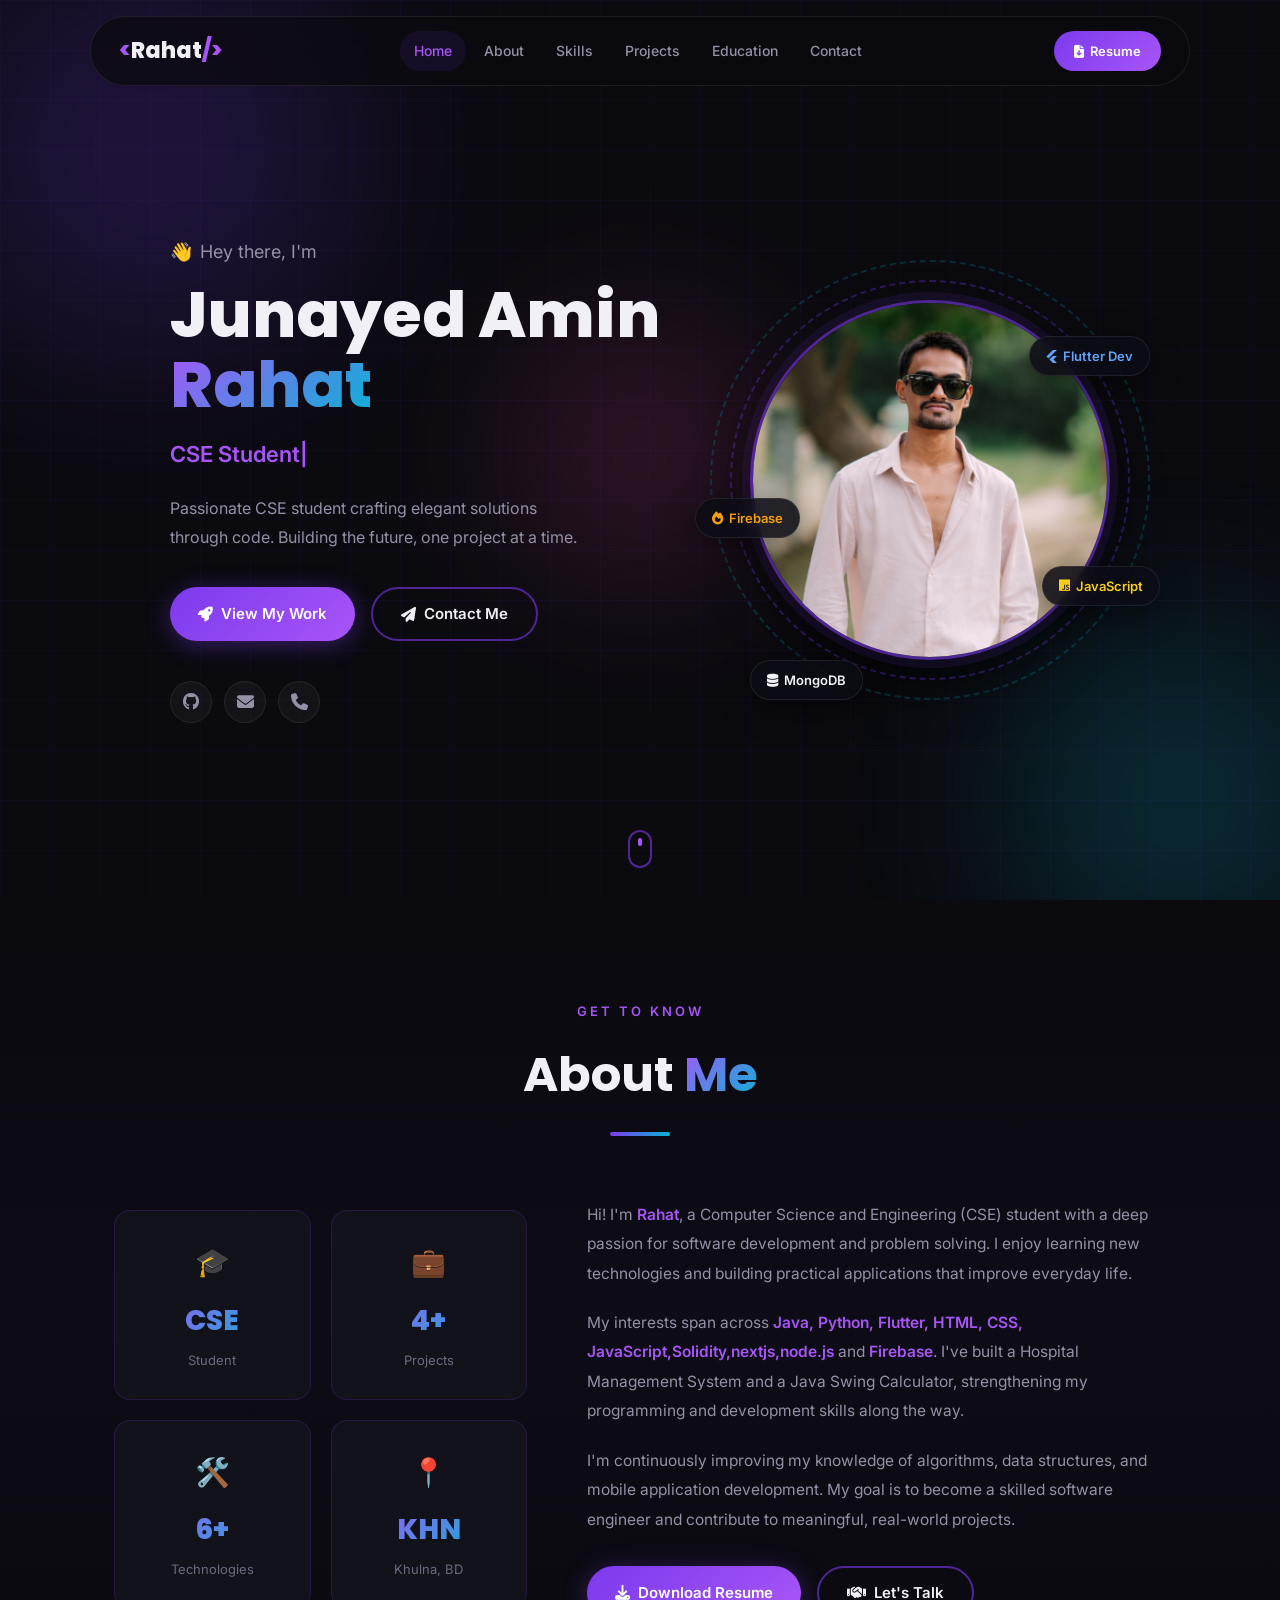
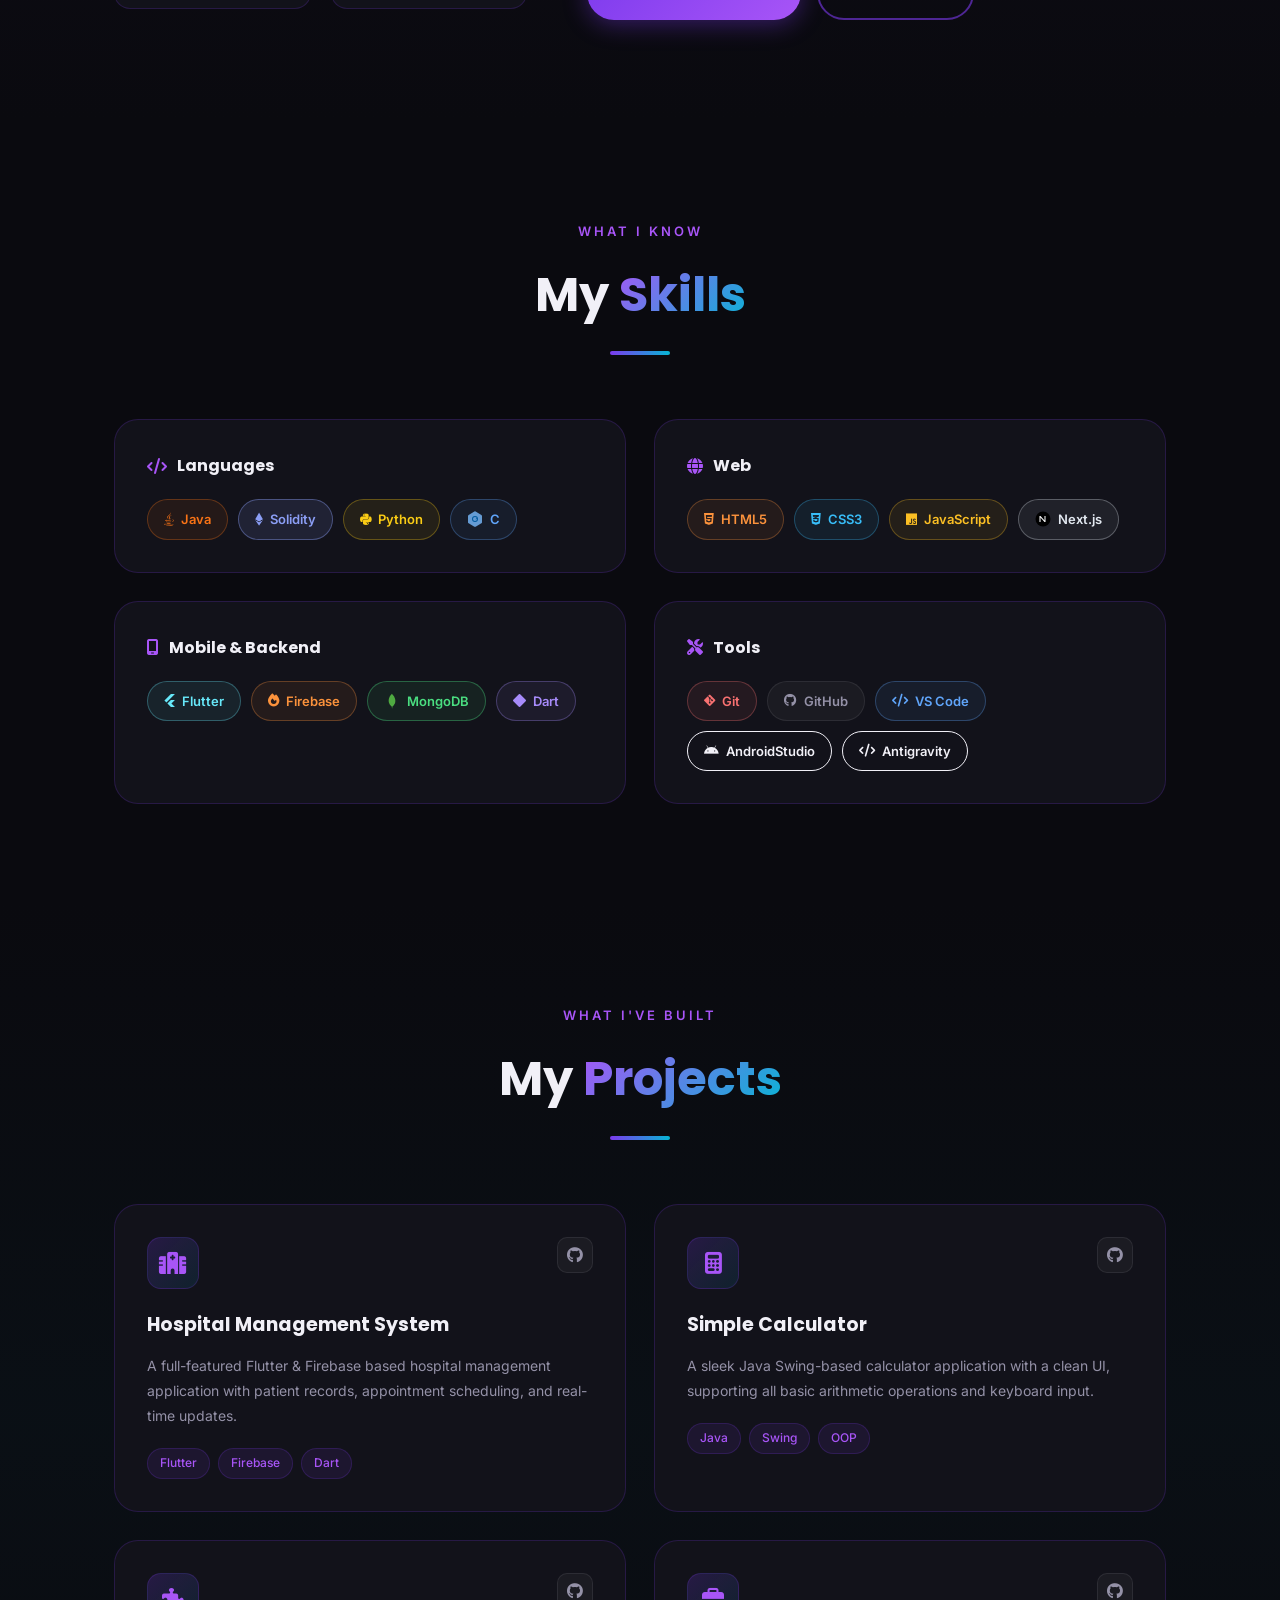
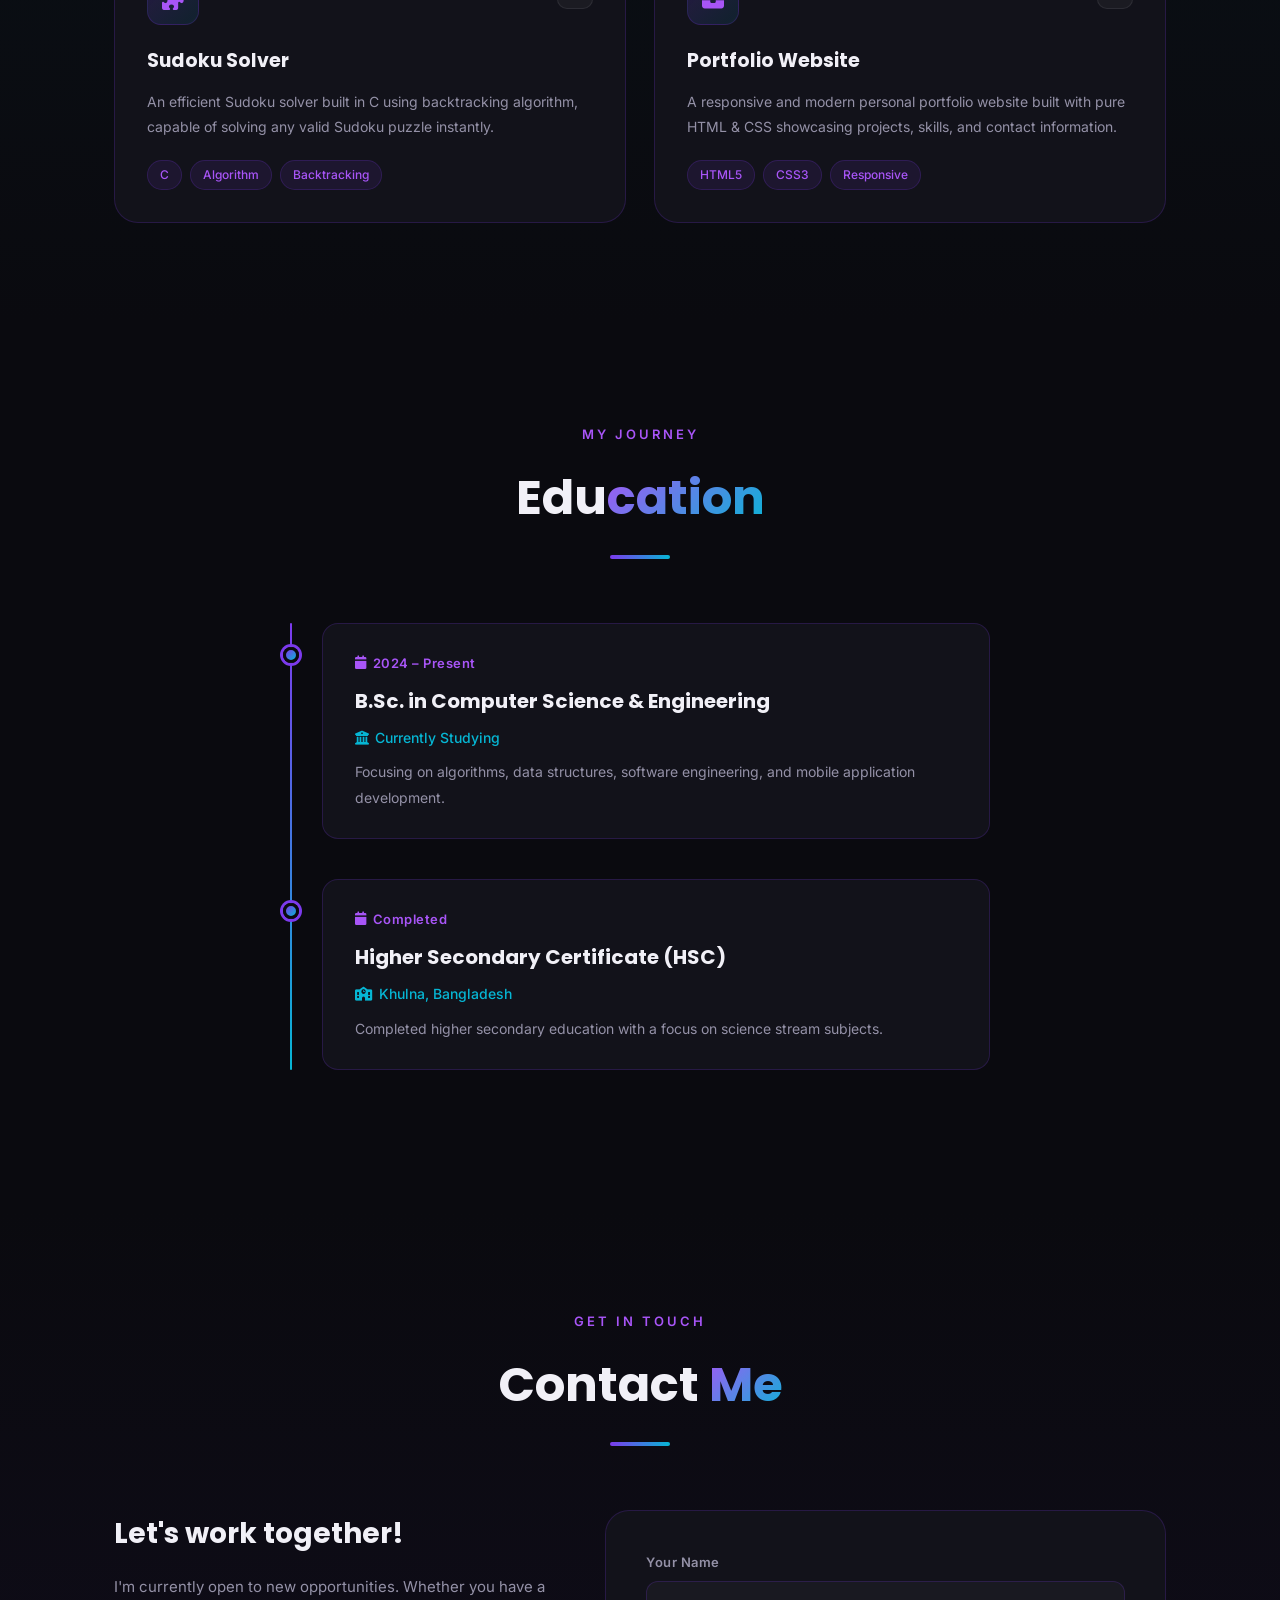
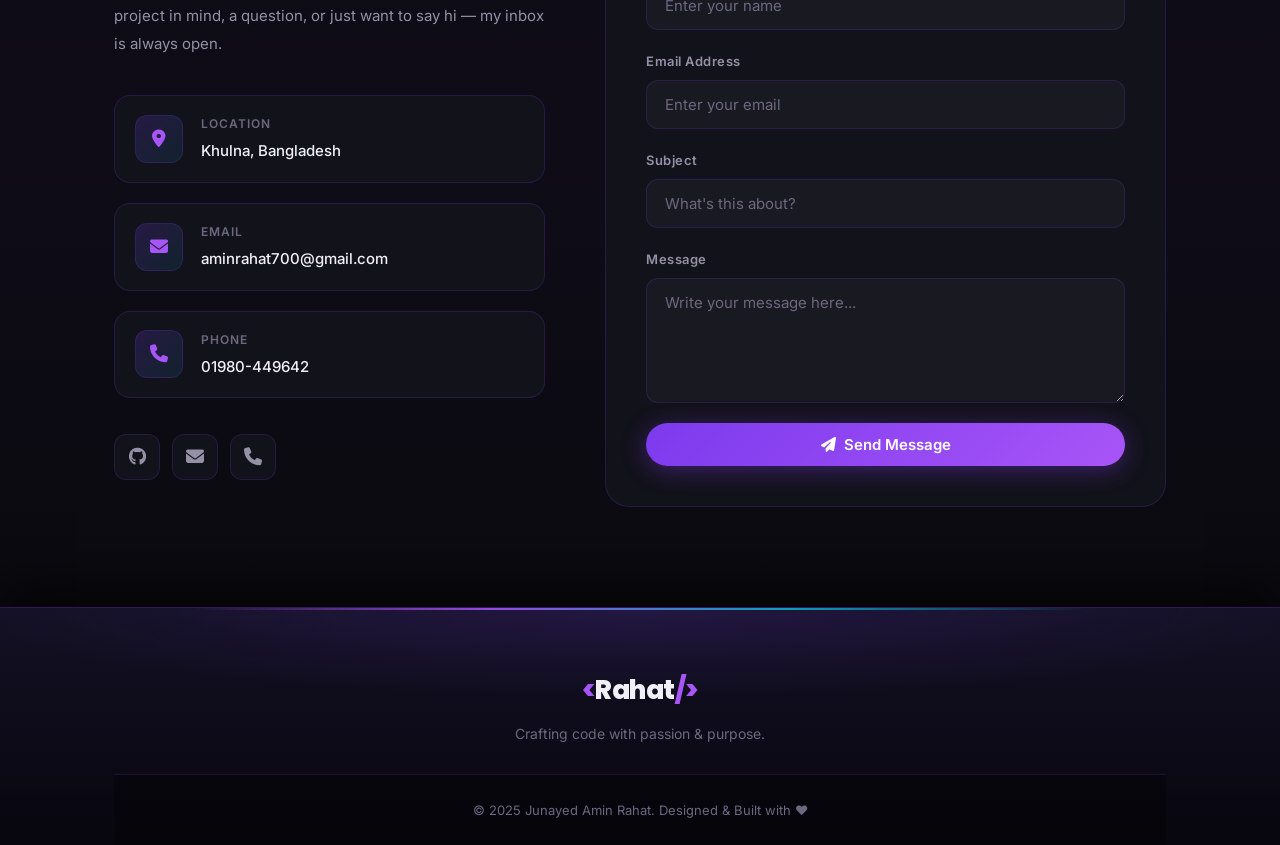
==== commit 803f523e: "Fix JavaScript logo and color in hero badge; sync root files" ====
--- a/index.html
+++ b/index.html
@@ -101,7 +101,7 @@
                 <i class="fa-brands fa-flutter"></i> Flutter Dev
             </div>
             <div class="hero-badge badge-2">
-                <i class="fa-brands fa-java"></i> Java Script
+                <i class="fa-brands fa-js"></i> JavaScript
             </div>
             <div class="hero-badge badge-3">
                 <i class="fa-solid fa-fire"></i> Firebase
--- a/index.css
+++ b/index.css
@@ -576,7 +576,7 @@
     bottom: 15%;
     right: -50px;
     animation-delay: -1.5s;
-    color: #f97316;
+    color: #facc15;
 }
 
 .badge-3 {
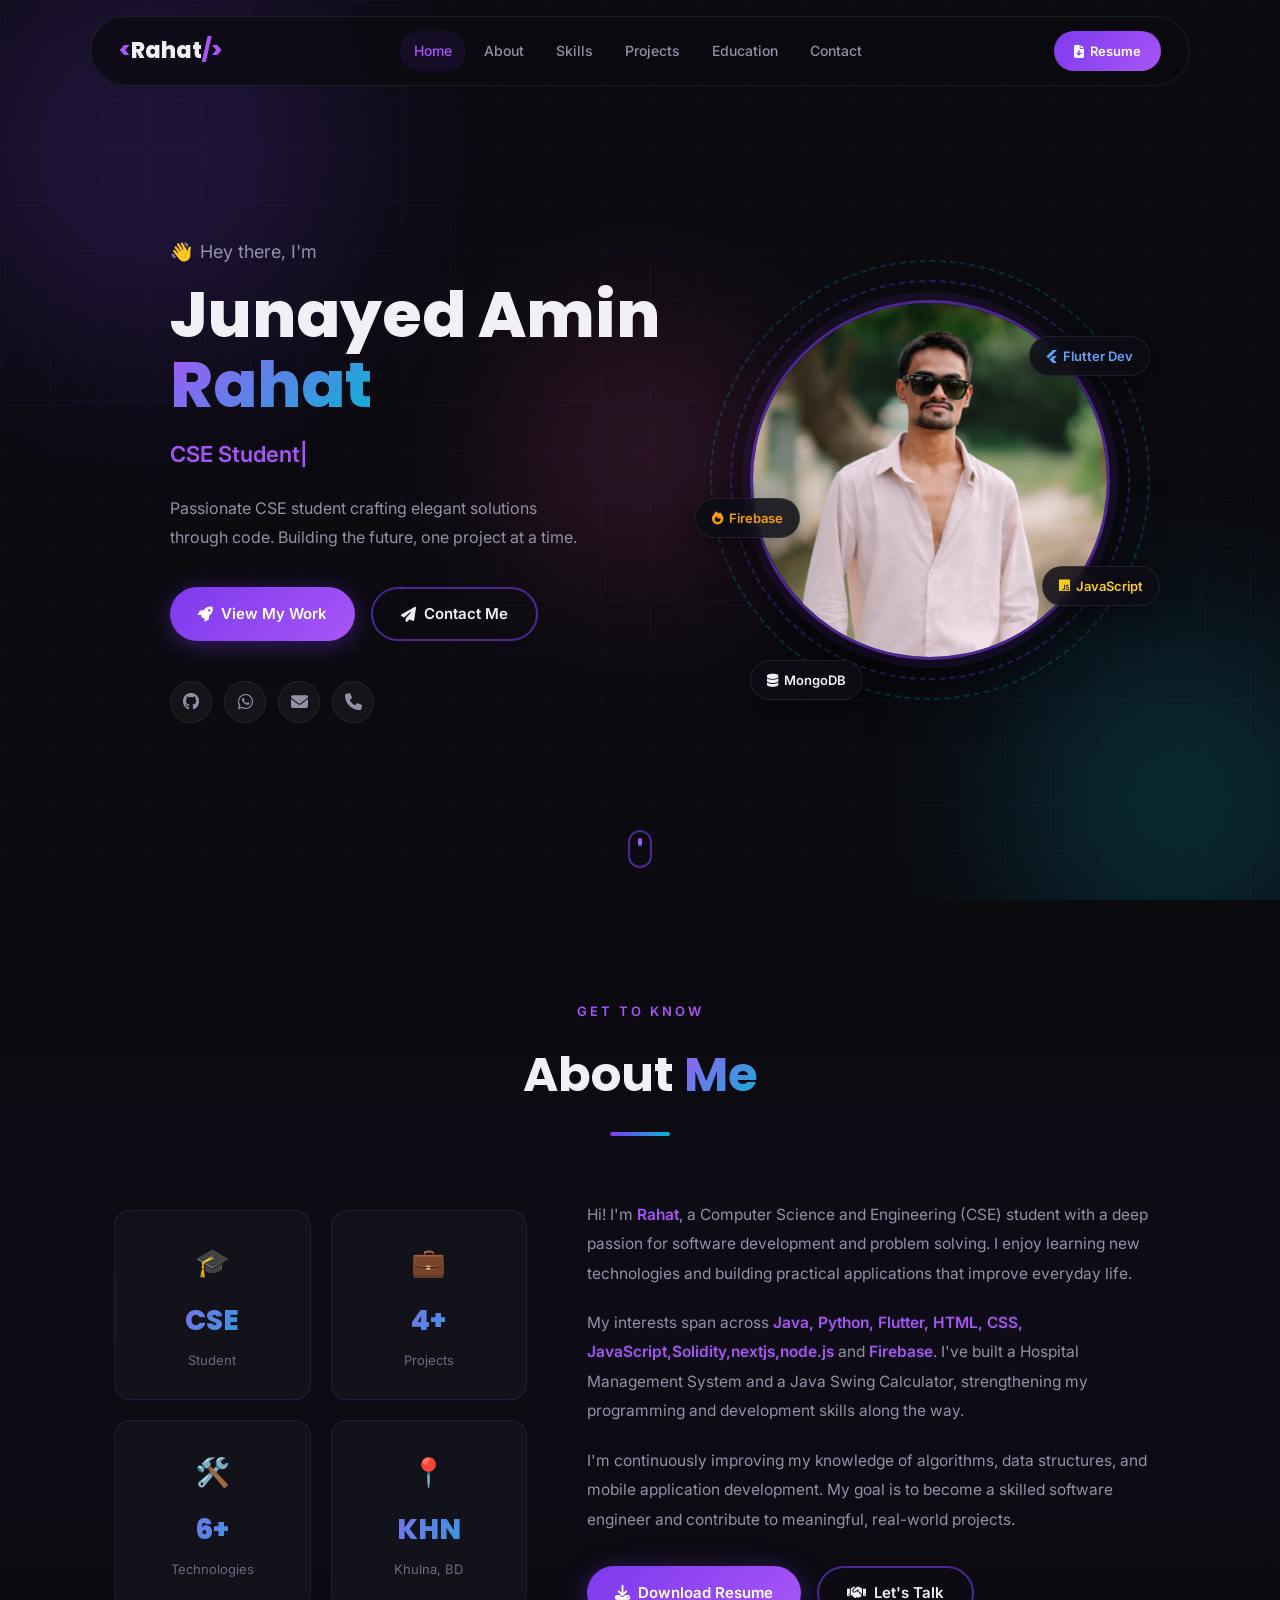
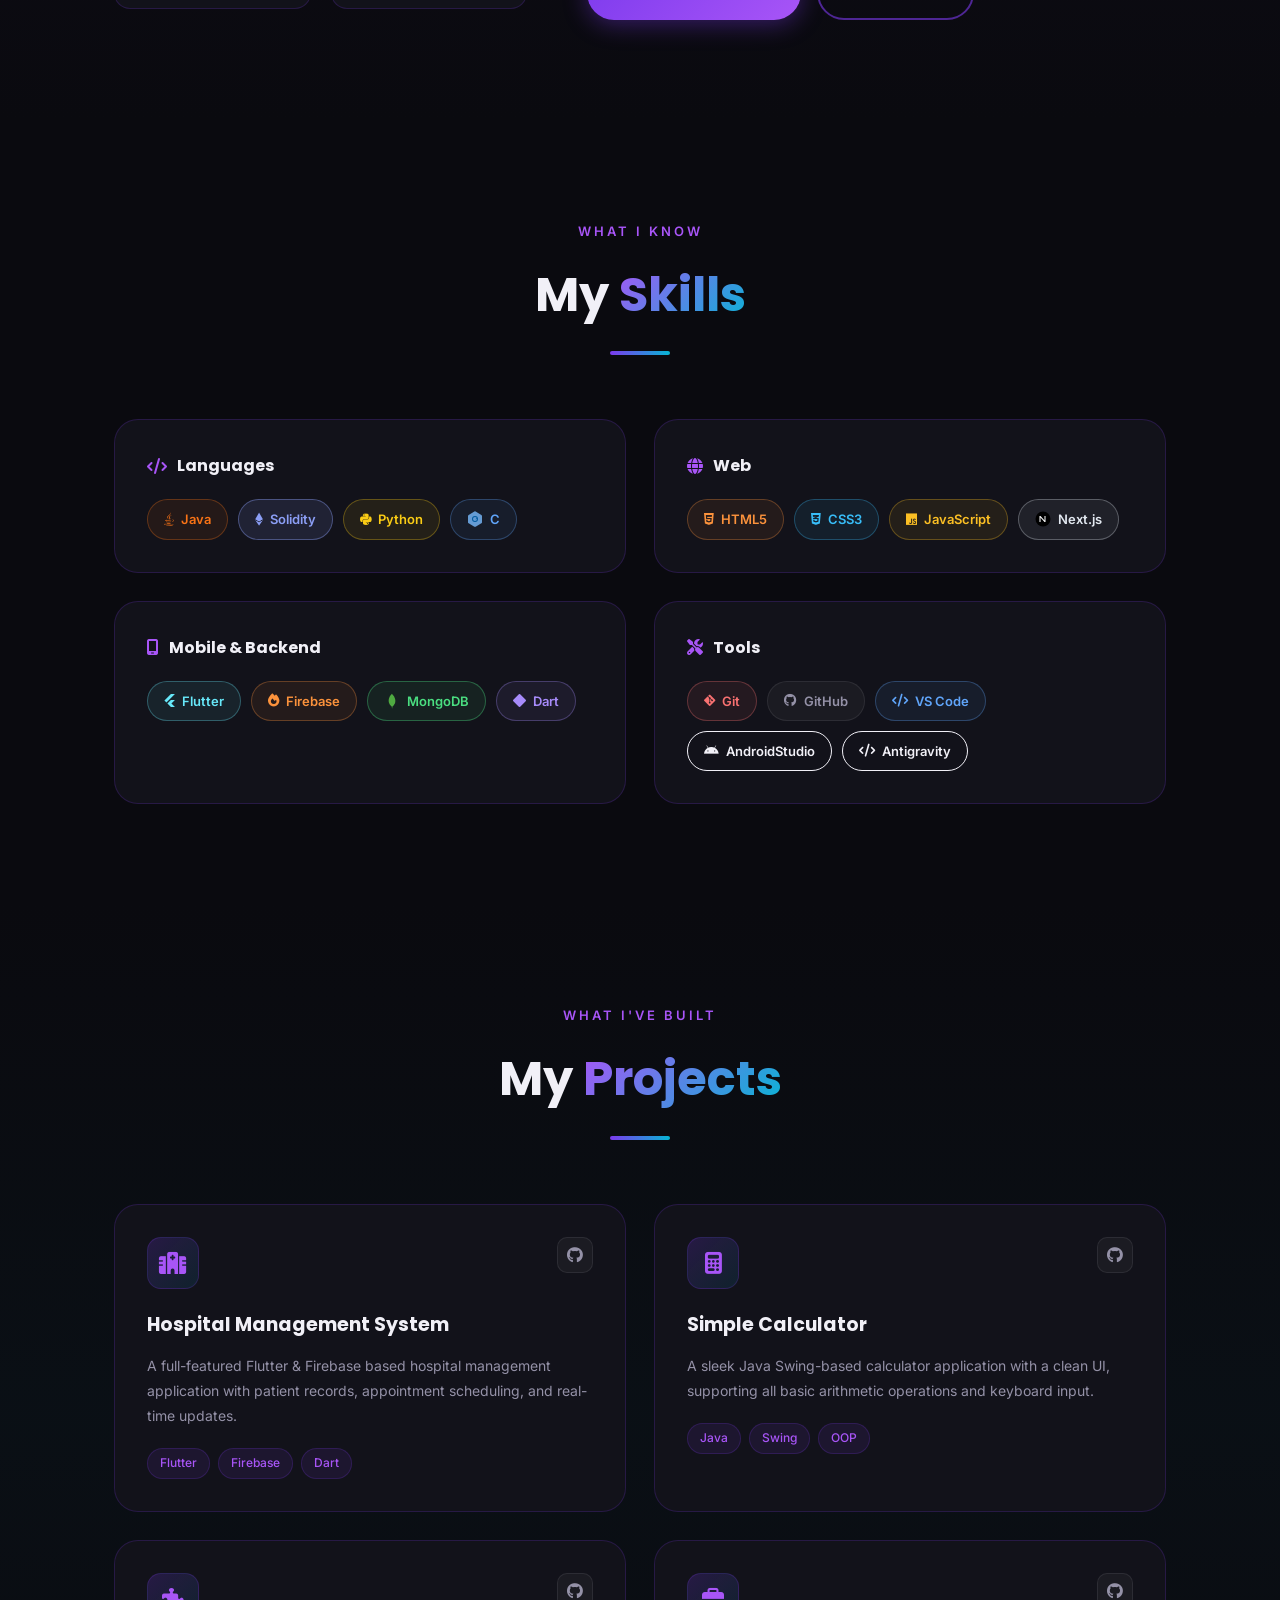
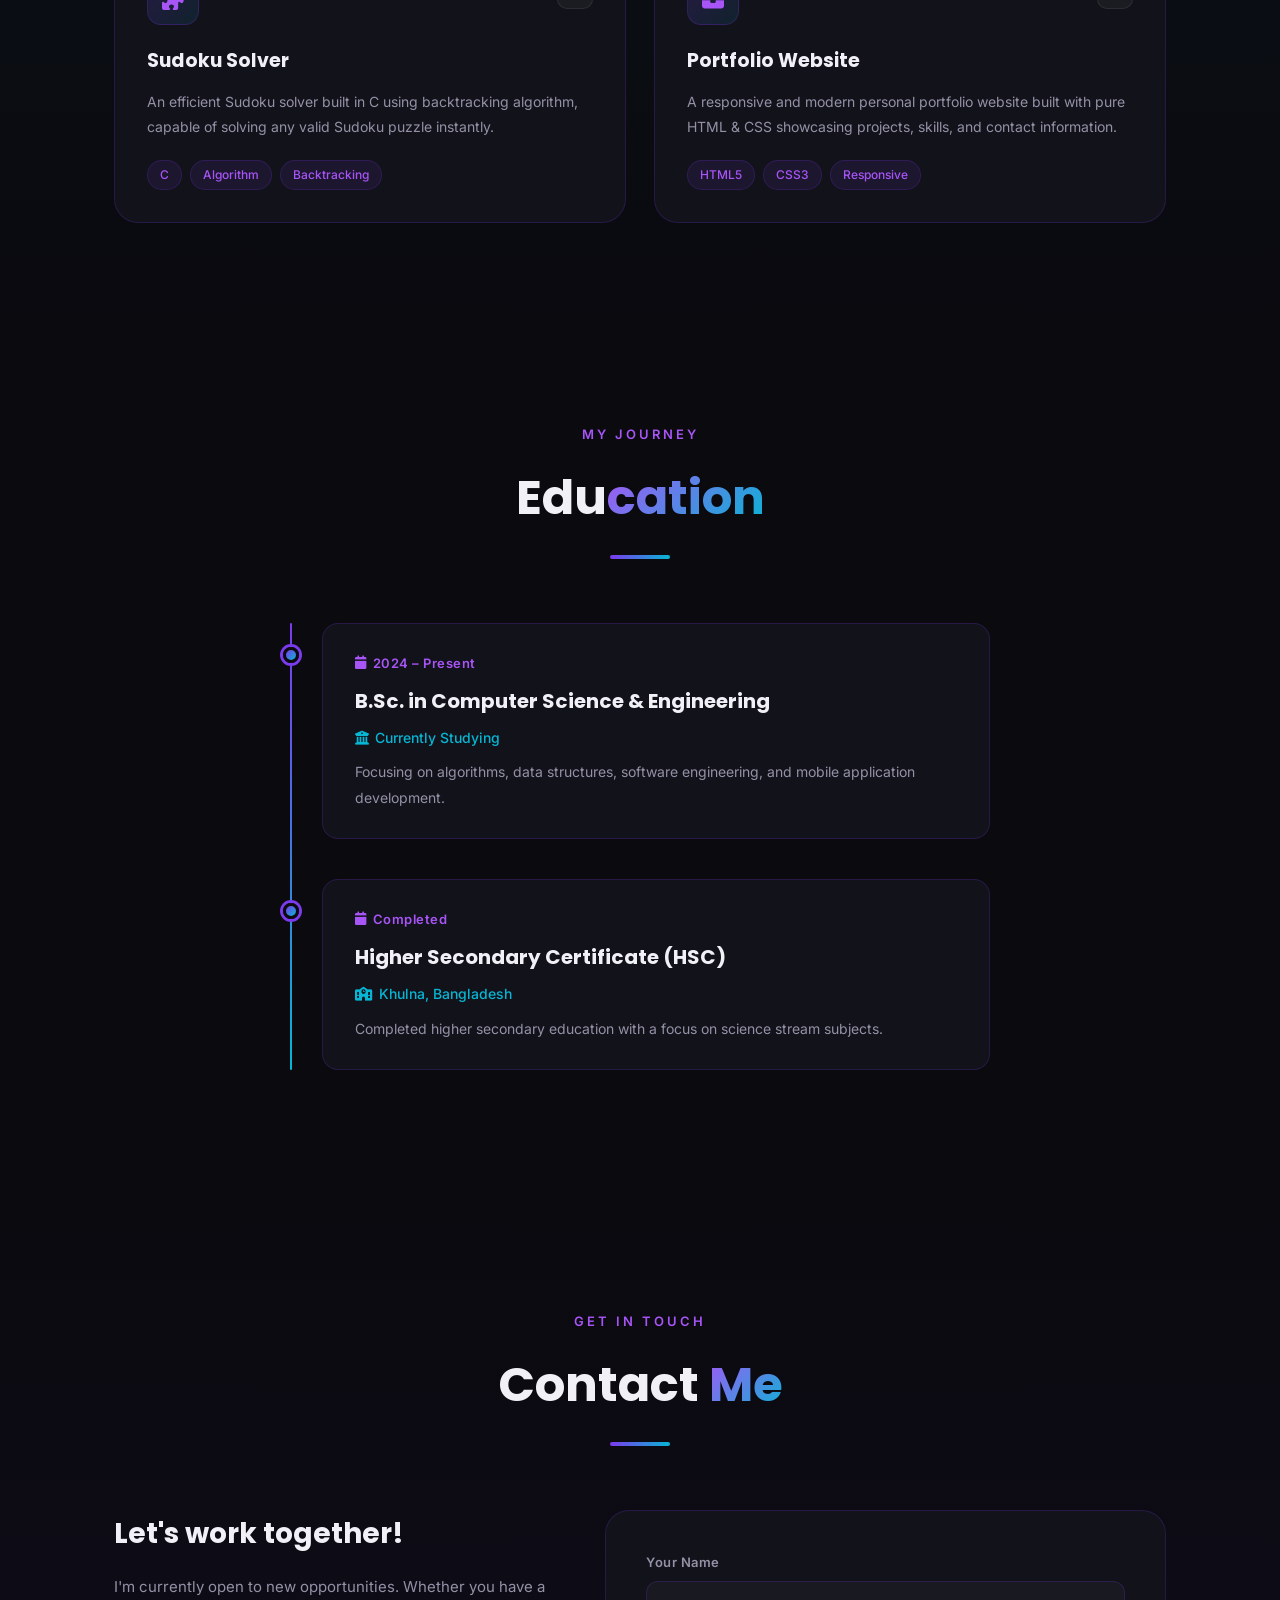
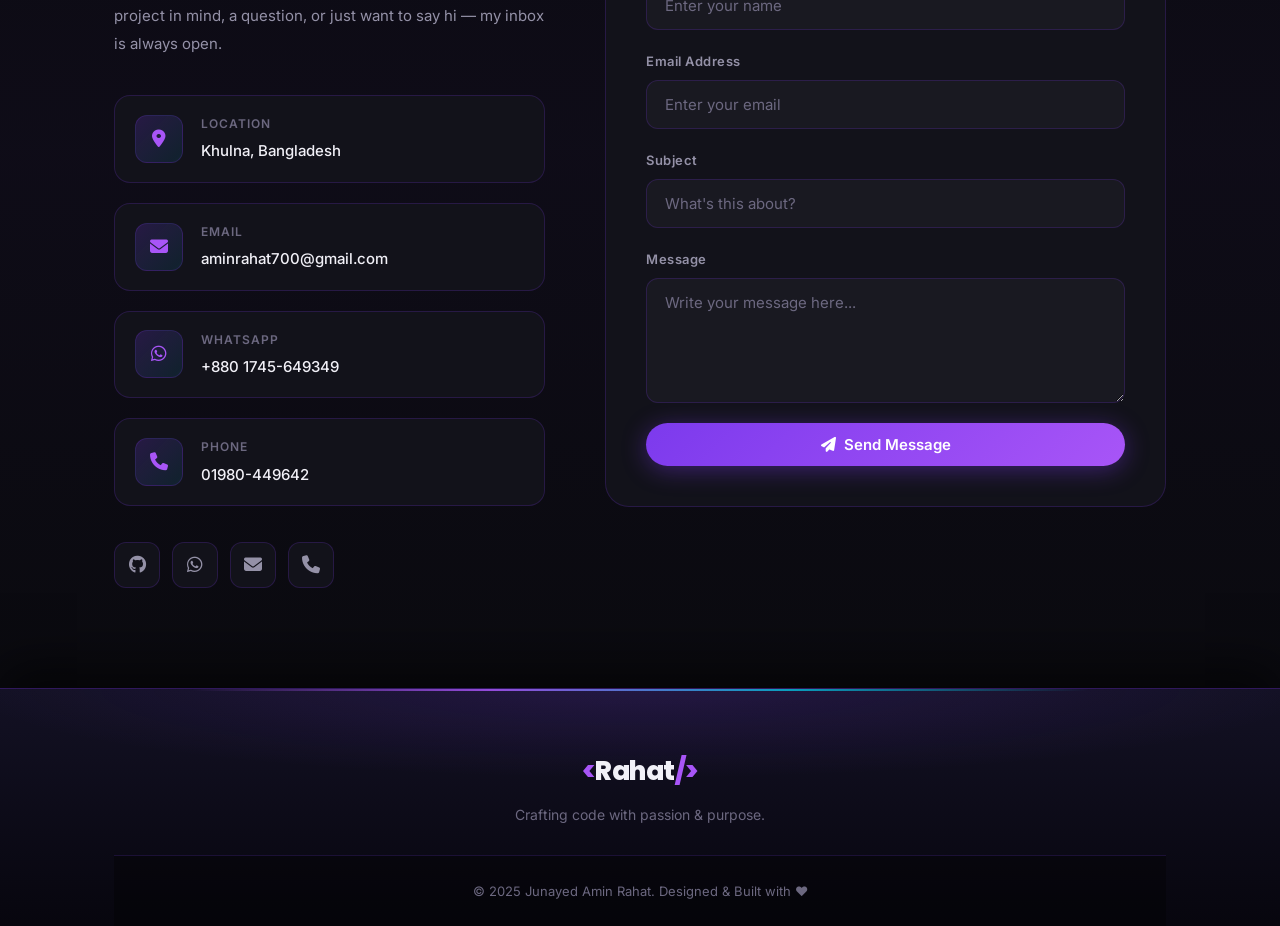
==== commit e0ad160b: "Add WhatsApp number 01745649349 and direct link to portfolio" ====
--- a/index.html
+++ b/index.html
@@ -79,8 +79,11 @@
                 </a>
             </div>
             <div class="hero-social">
-                <a href="https://github.com/Rahat0012" target="_blank" class="social-icon" title="GitHub">
+                <a href="https://github.com/Rahat0012" target="_blank" rel="noopener noreferrer" class="social-icon" title="GitHub">
                     <i class="fa-brands fa-github"></i>
+                </a>
+                <a href="https://wa.me/8801745649349" target="_blank" rel="noopener noreferrer" class="social-icon" title="WhatsApp">
+                    <i class="fa-brands fa-whatsapp"></i>
                 </a>
                 <a href="mailto:aminrahat700@gmail.com" class="social-icon" title="Email">
                     <i class="fa-solid fa-envelope"></i>
@@ -424,6 +427,16 @@
                             </div>
                         </a>
 
+                        <a href="https://wa.me/8801745649349" target="_blank" rel="noopener noreferrer" class="contact-item">
+                            <div class="contact-item-icon">
+                                <i class="fa-brands fa-whatsapp"></i>
+                            </div>
+                            <div>
+                                <h4>WhatsApp</h4>
+                                <p>+880 1745-649349</p>
+                            </div>
+                        </a>
+
                         <a href="tel:01980449642" class="contact-item">
                             <div class="contact-item-icon">
                                 <i class="fa-solid fa-phone"></i>
@@ -436,13 +449,16 @@
                     </div>
 
                     <div class="contact-social">
-                        <a href="https://github.com/Rahat0012" target="_blank" class="social-btn">
+                        <a href="https://github.com/Rahat0012" target="_blank" rel="noopener noreferrer" class="social-btn" title="GitHub">
                             <i class="fa-brands fa-github"></i>
                         </a>
-                        <a href="mailto:aminrahat700@gmail.com" class="social-btn">
+                        <a href="https://wa.me/8801745649349" target="_blank" rel="noopener noreferrer" class="social-btn" title="WhatsApp">
+                            <i class="fa-brands fa-whatsapp"></i>
+                        </a>
+                        <a href="mailto:aminrahat700@gmail.com" class="social-btn" title="Email">
                             <i class="fa-solid fa-envelope"></i>
                         </a>
-                        <a href="tel:01980449642" class="social-btn">
+                        <a href="tel:01980449642" class="social-btn" title="Phone">
                             <i class="fa-solid fa-phone"></i>
                         </a>
                     </div>
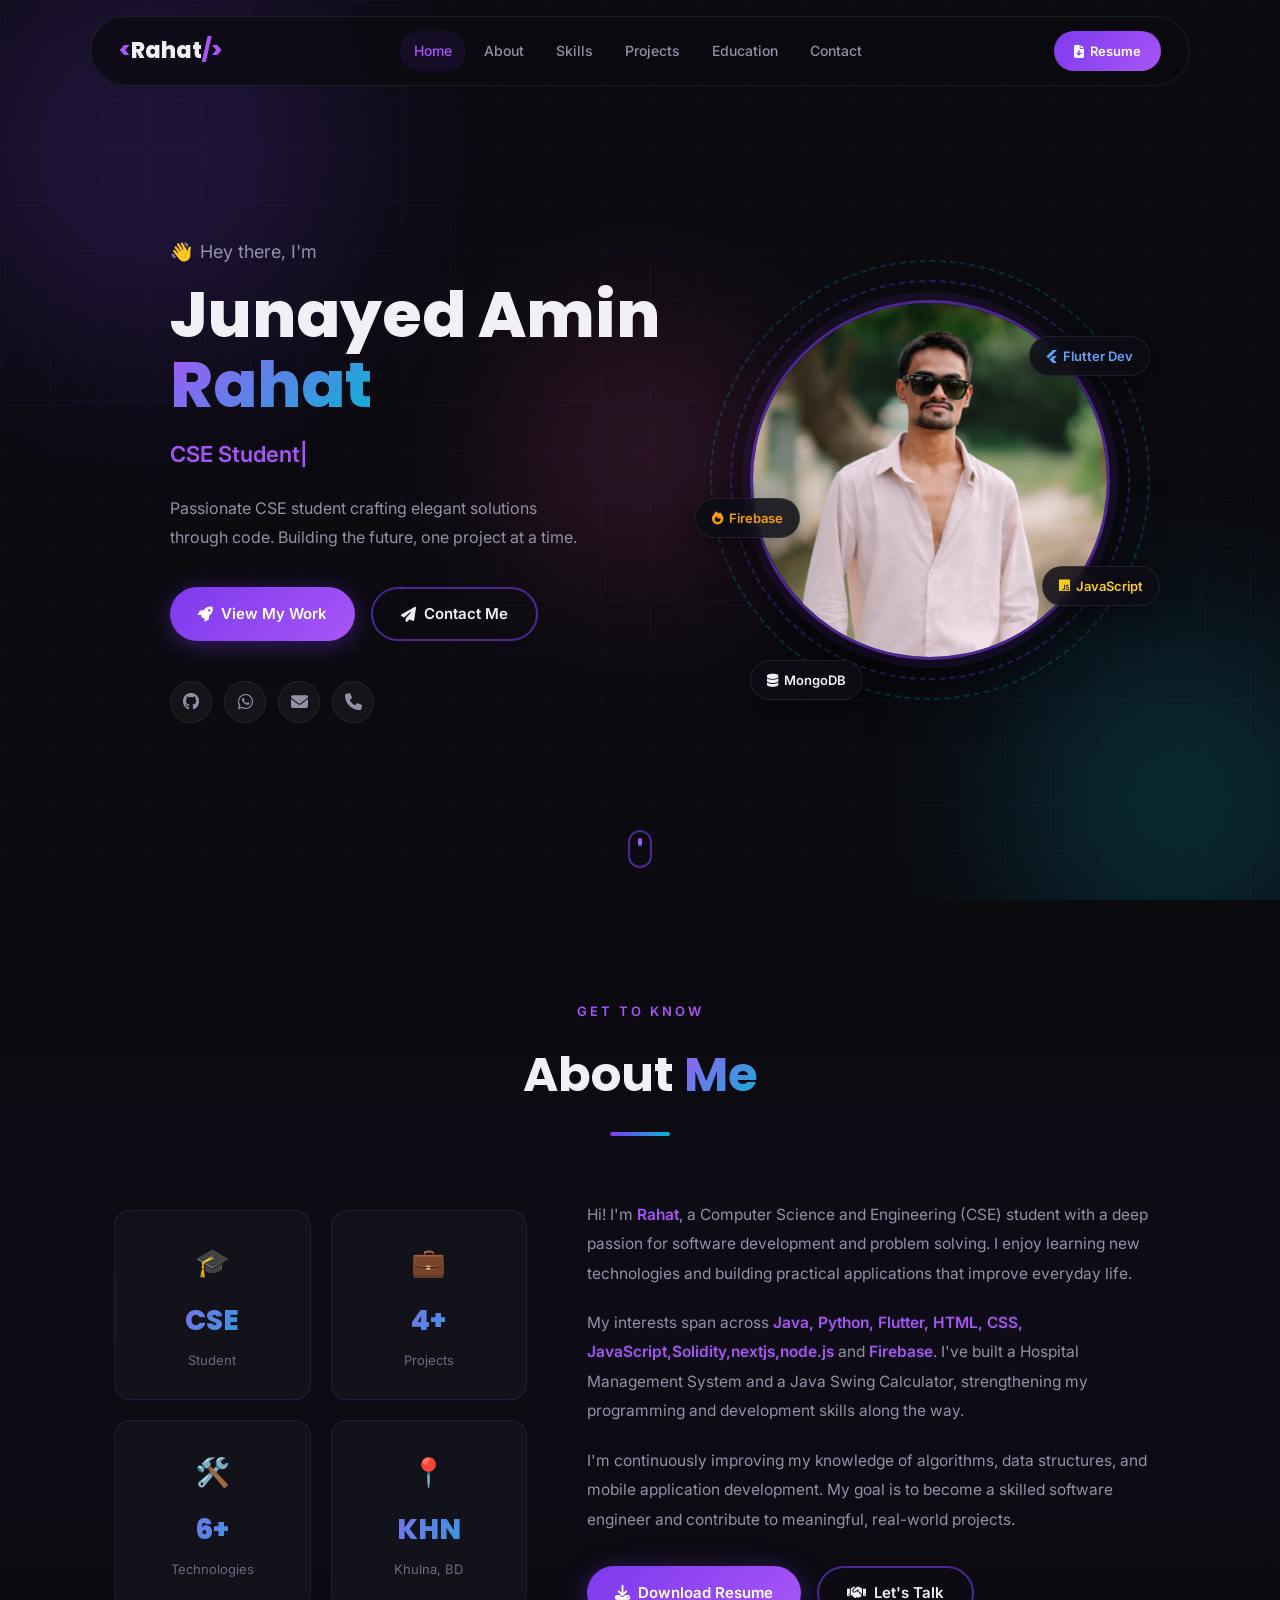
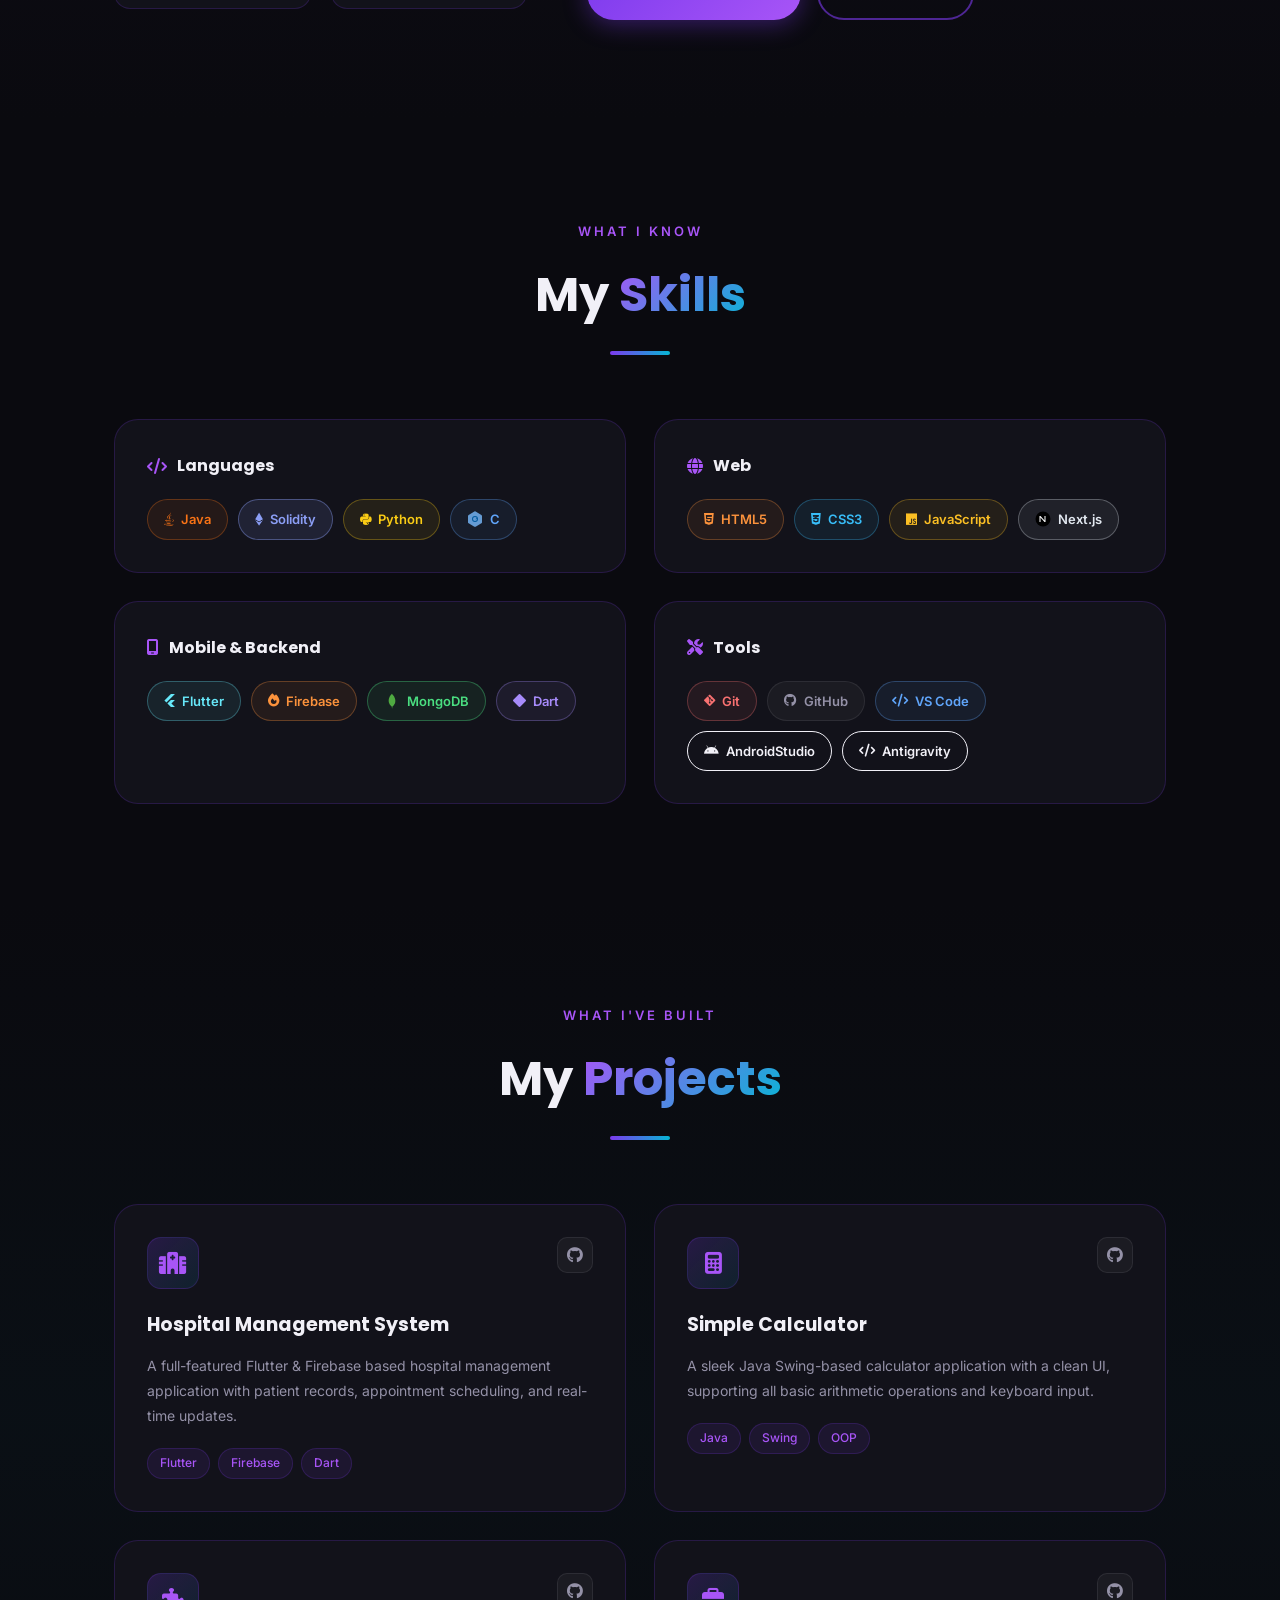
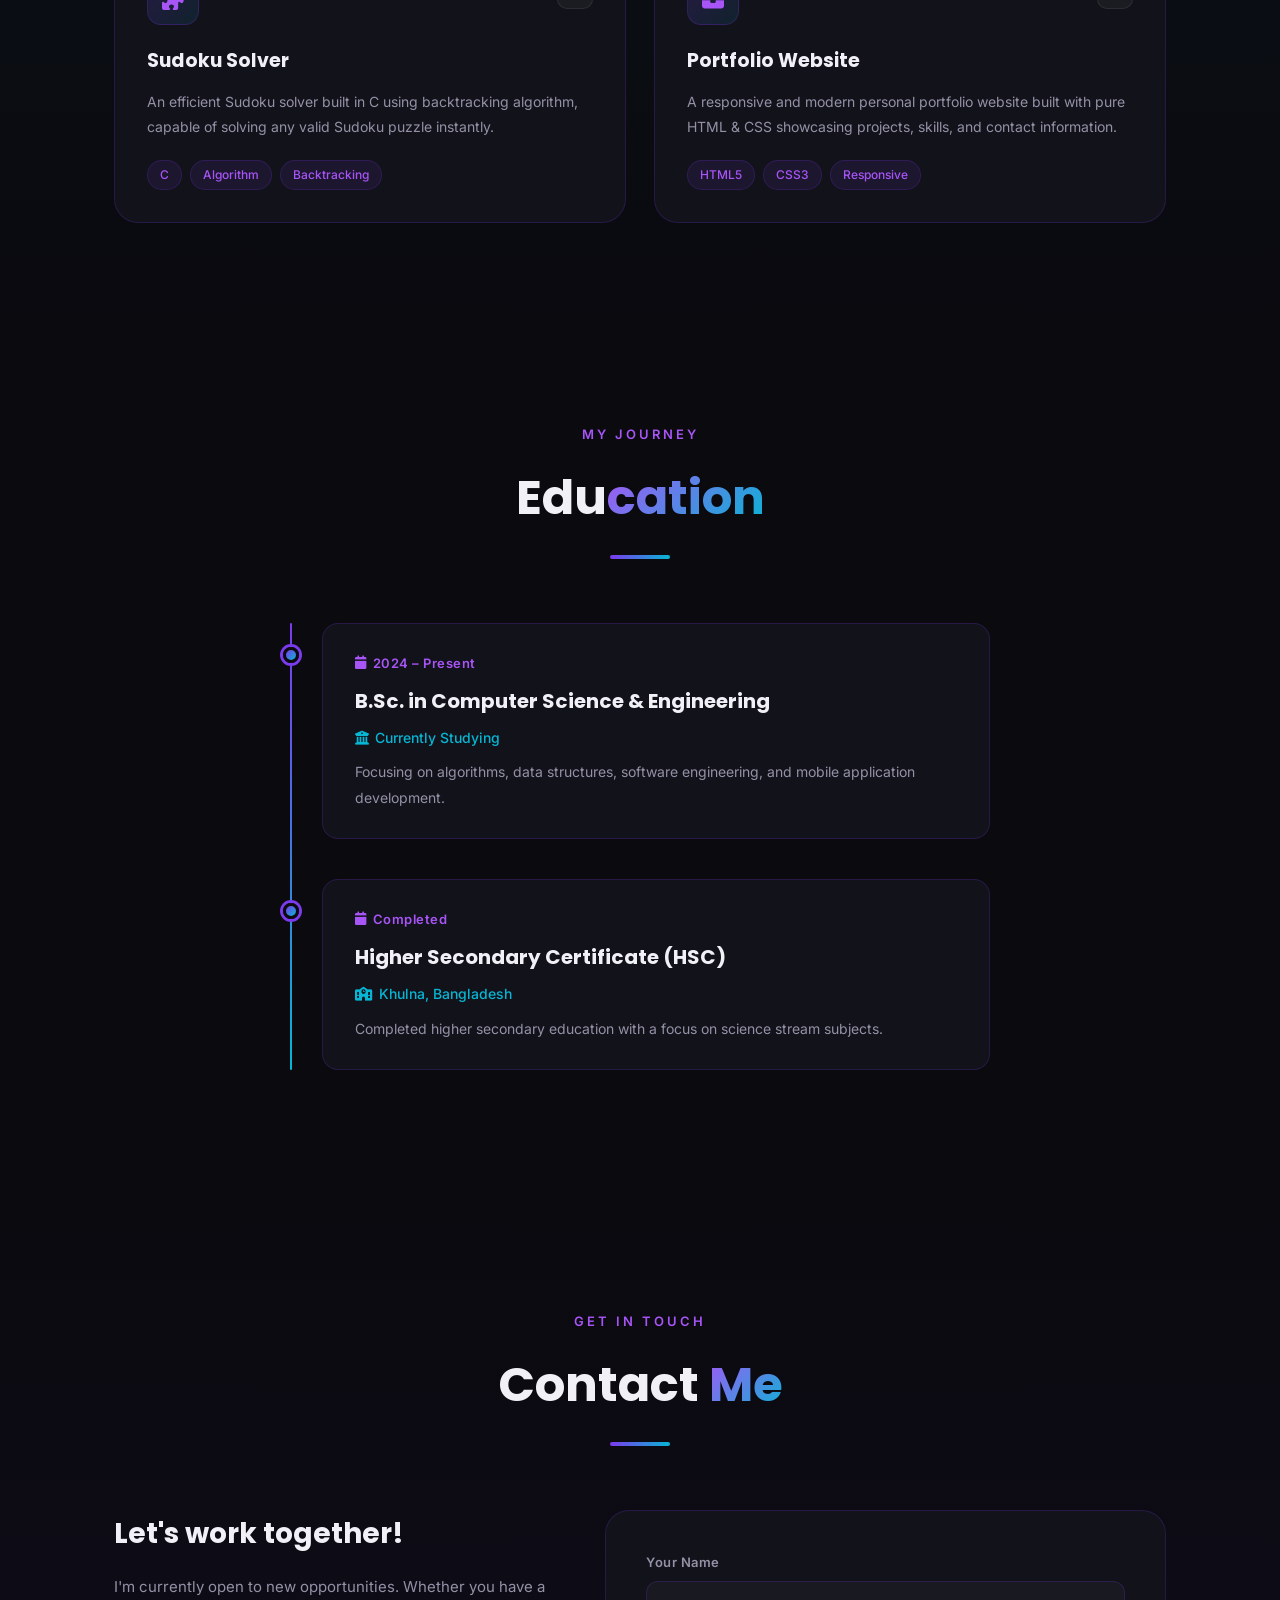
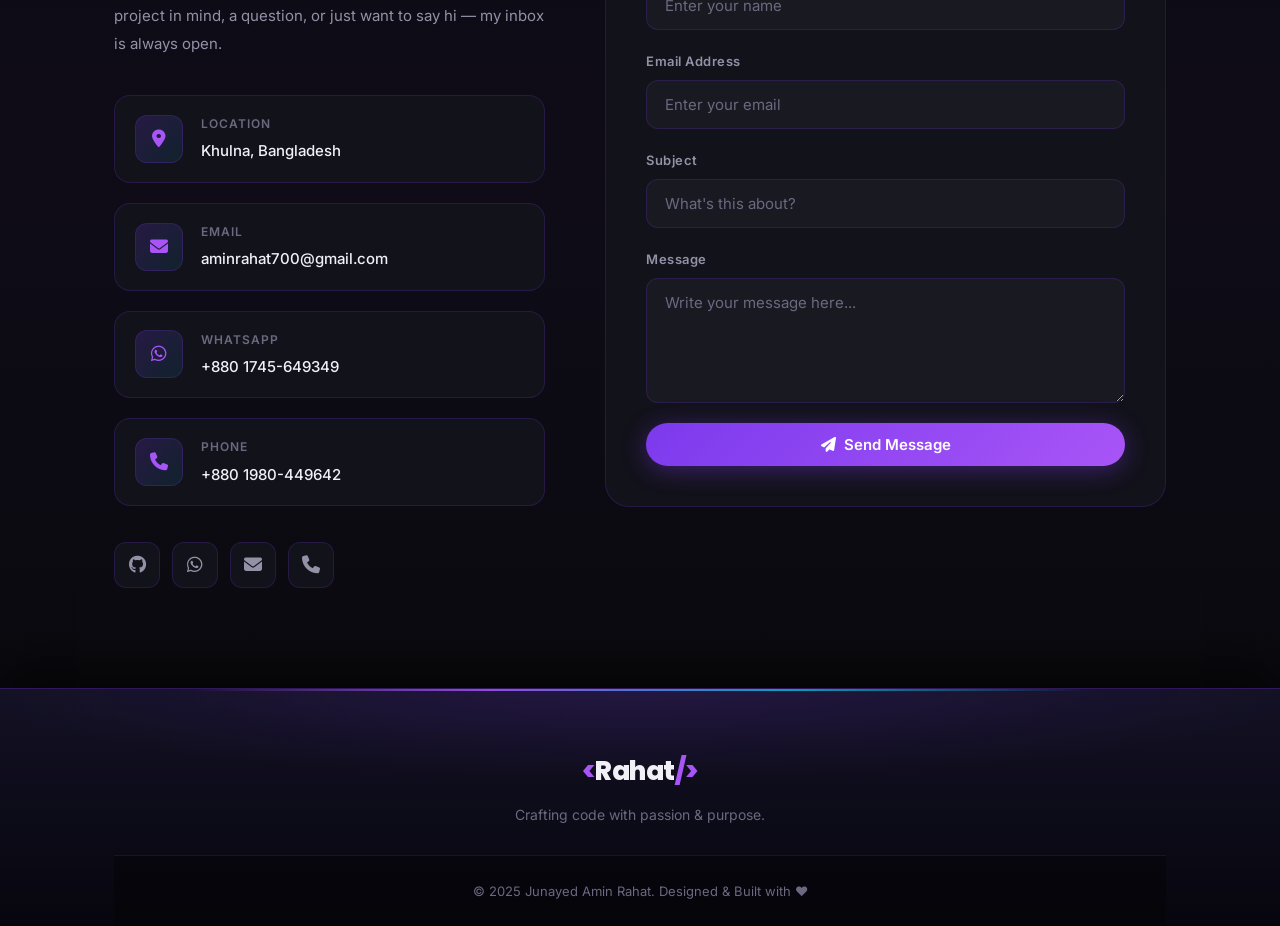
==== commit de98e39e: "Add country code +880 to phone number for consistency" ====
--- a/index.html
+++ b/index.html
@@ -88,7 +88,7 @@
                 <a href="mailto:aminrahat700@gmail.com" class="social-icon" title="Email">
                     <i class="fa-solid fa-envelope"></i>
                 </a>
-                <a href="tel:01980449642" class="social-icon" title="Phone">
+                <a href="tel:+8801980449642" class="social-icon" title="Phone">
                     <i class="fa-solid fa-phone"></i>
                 </a>
             </div>
@@ -437,13 +437,13 @@
                             </div>
                         </a>
 
-                        <a href="tel:01980449642" class="contact-item">
+                        <a href="tel:+8801980449642" class="contact-item">
                             <div class="contact-item-icon">
                                 <i class="fa-solid fa-phone"></i>
                             </div>
                             <div>
                                 <h4>Phone</h4>
-                                <p>01980-449642</p>
+                                <p>+880 1980-449642</p>
                             </div>
                         </a>
                     </div>
@@ -458,7 +458,7 @@
                         <a href="mailto:aminrahat700@gmail.com" class="social-btn" title="Email">
                             <i class="fa-solid fa-envelope"></i>
                         </a>
-                        <a href="tel:01980449642" class="social-btn" title="Phone">
+                        <a href="tel:+8801980449642" class="social-btn" title="Phone">
                             <i class="fa-solid fa-phone"></i>
                         </a>
                     </div>
